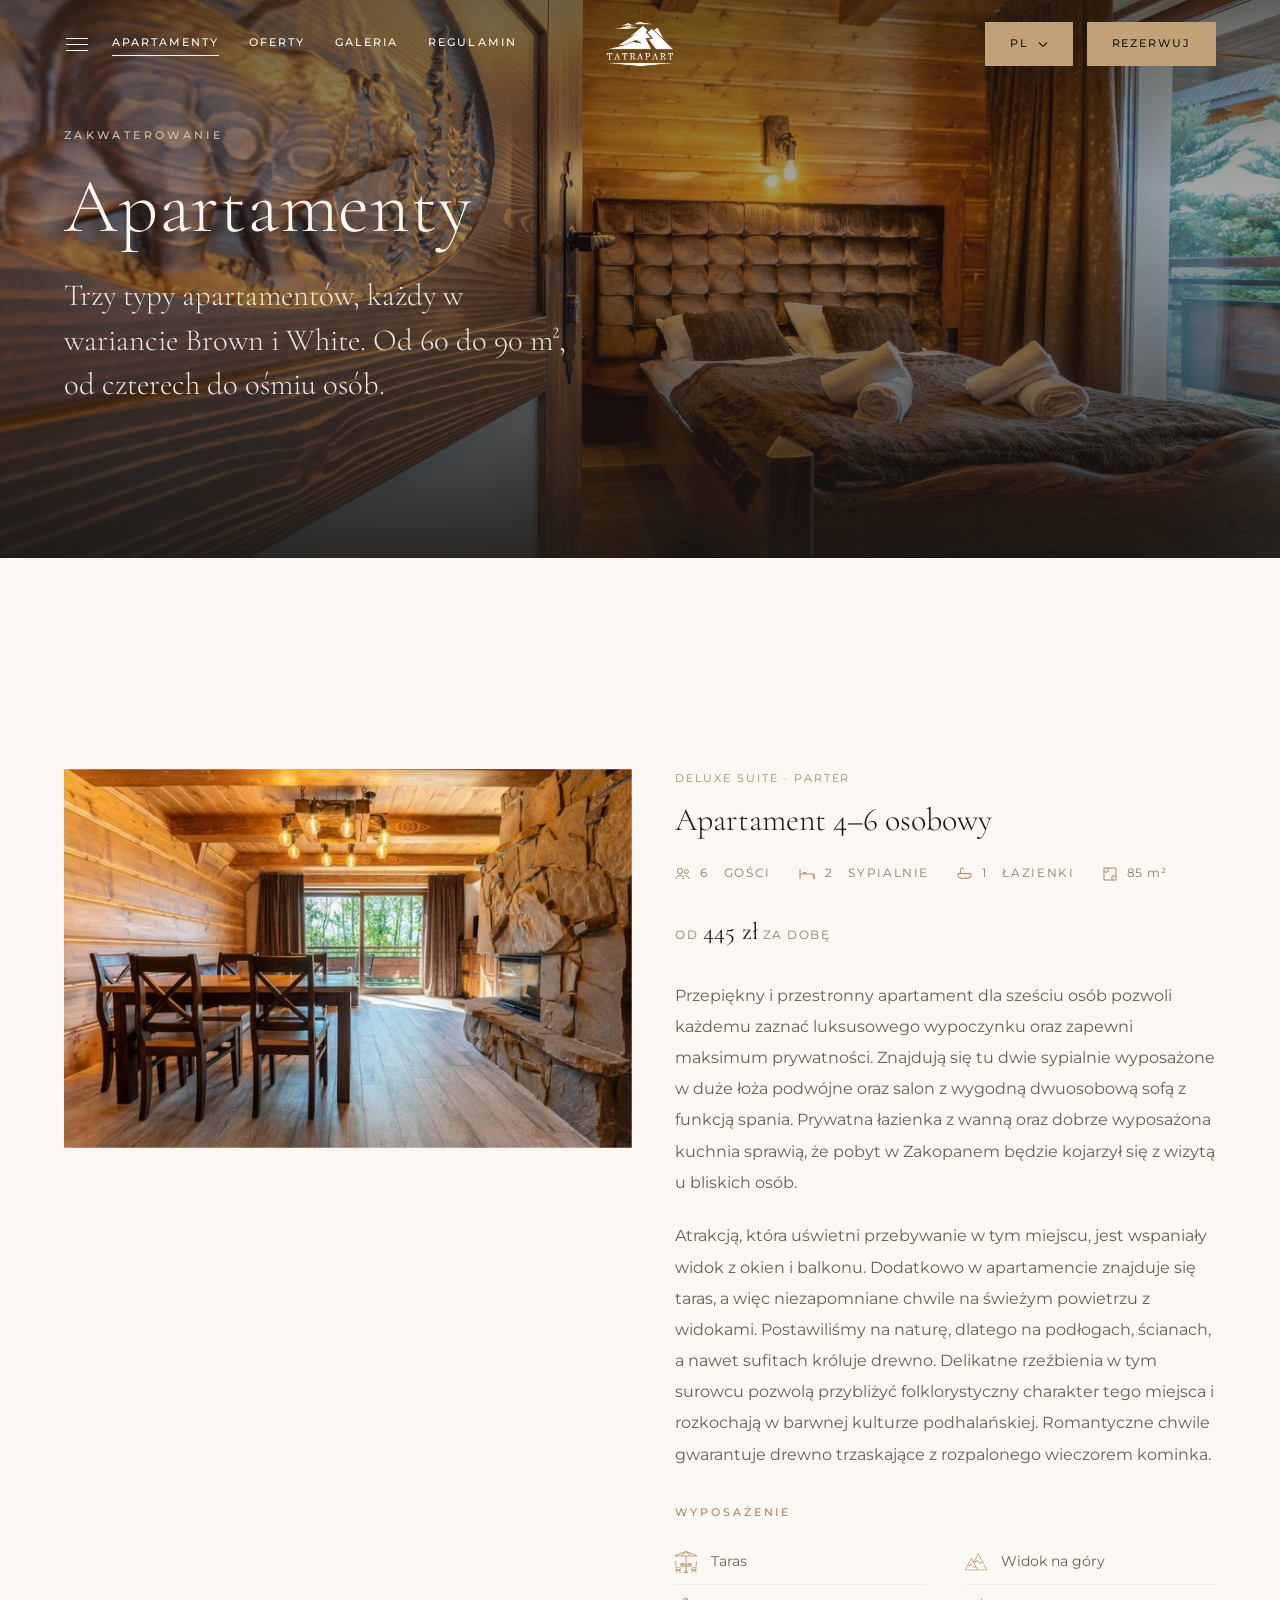
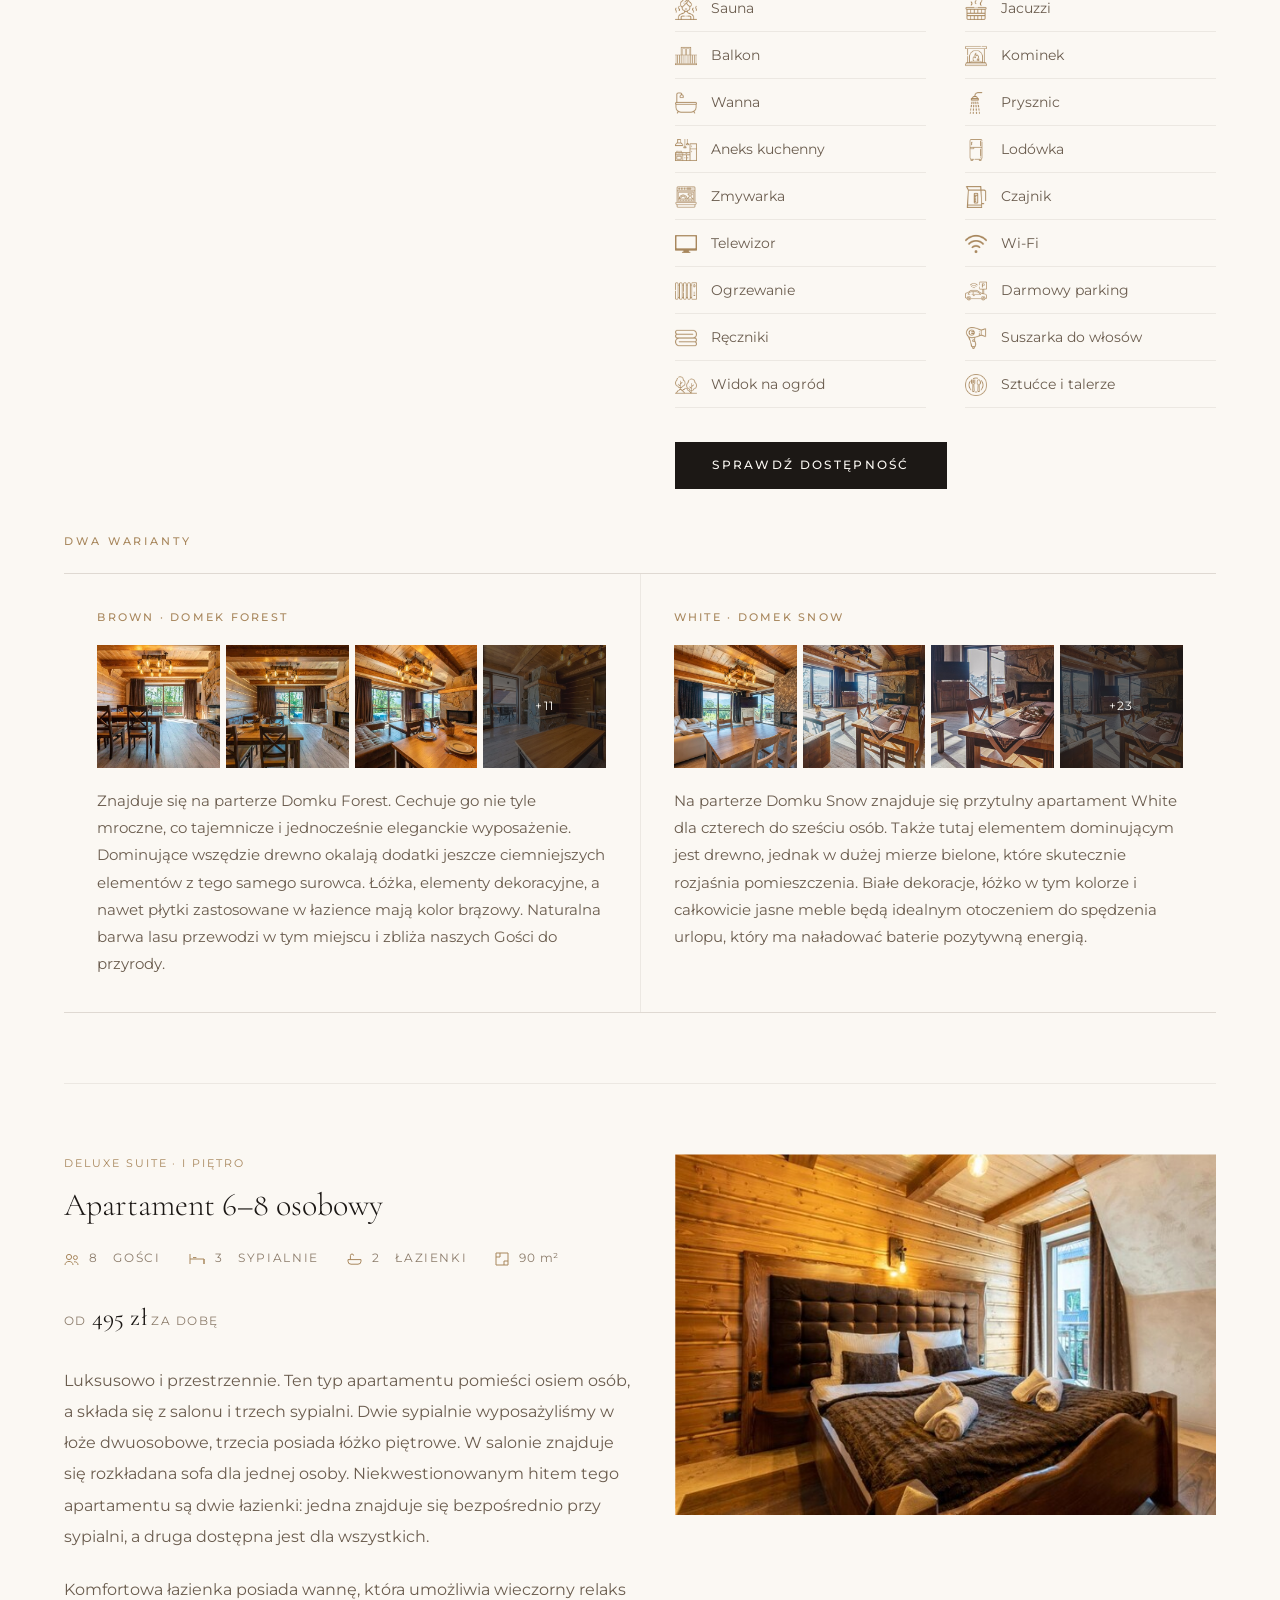
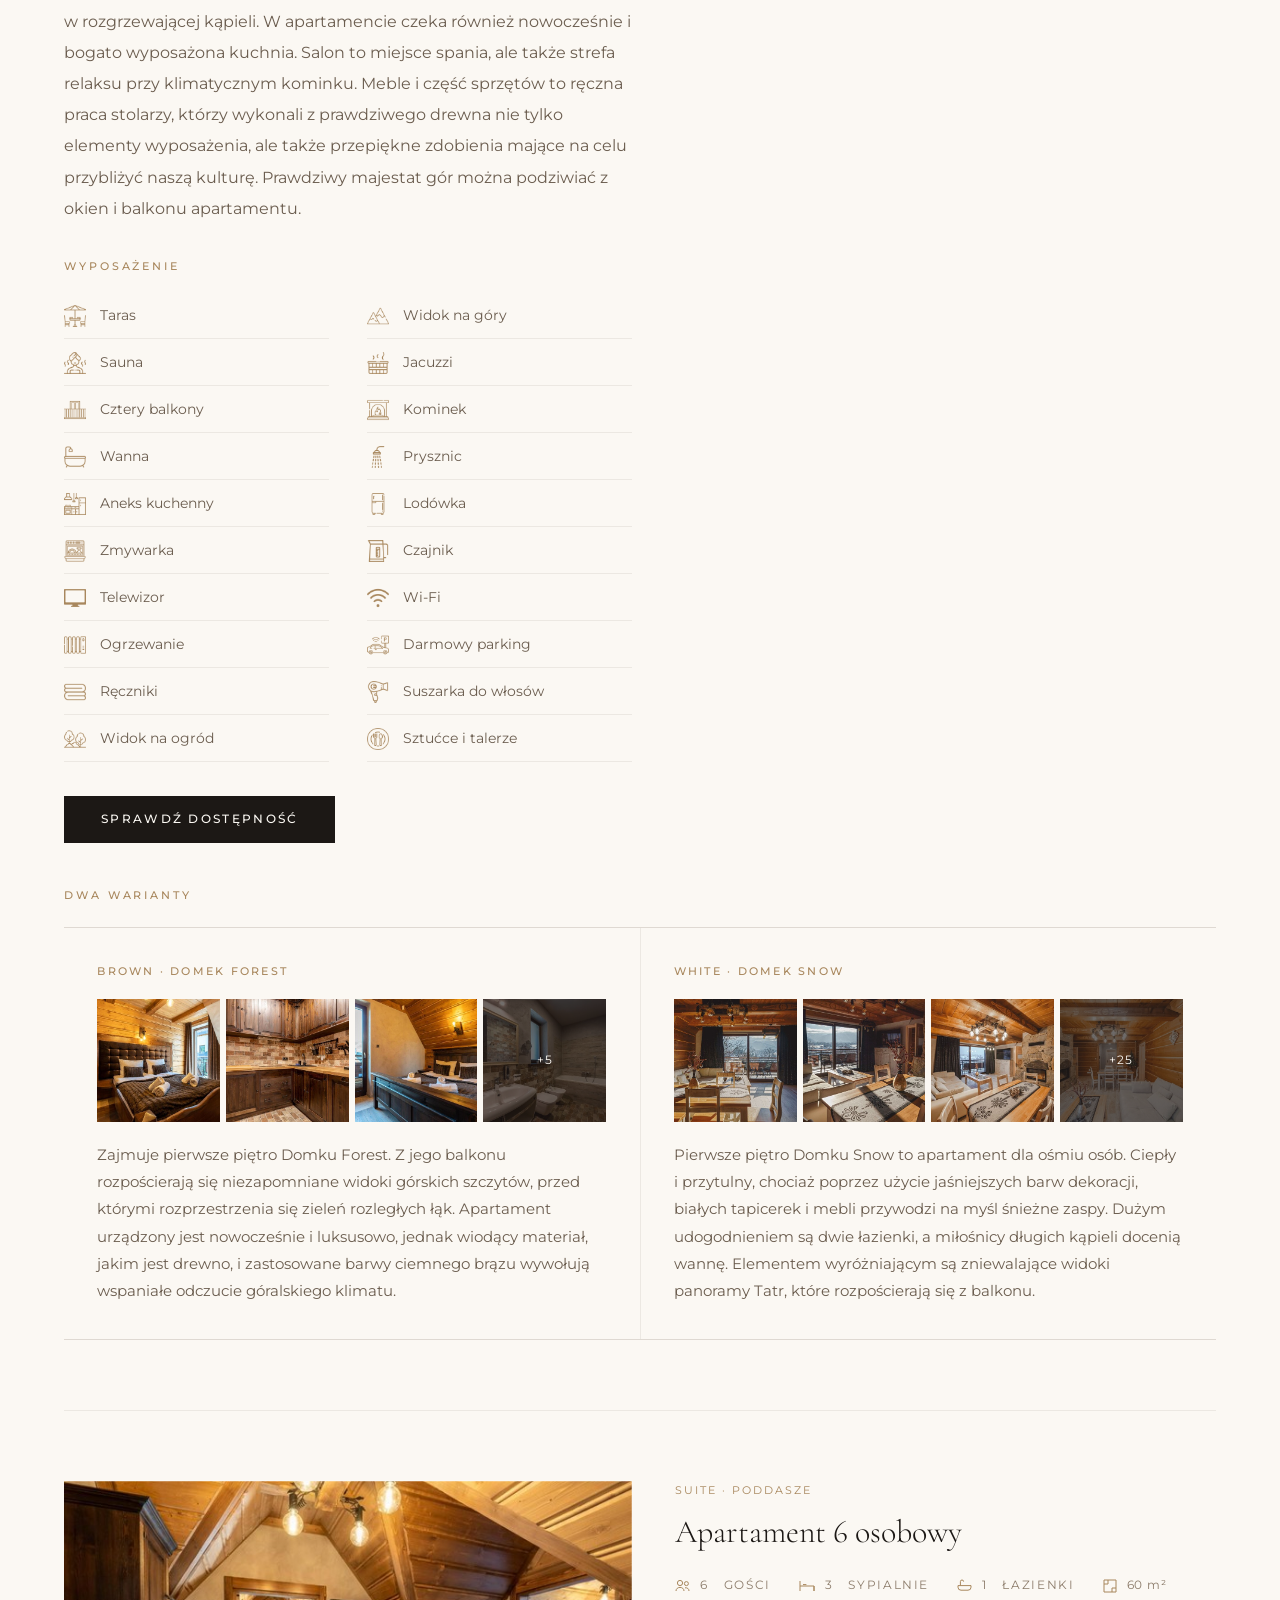
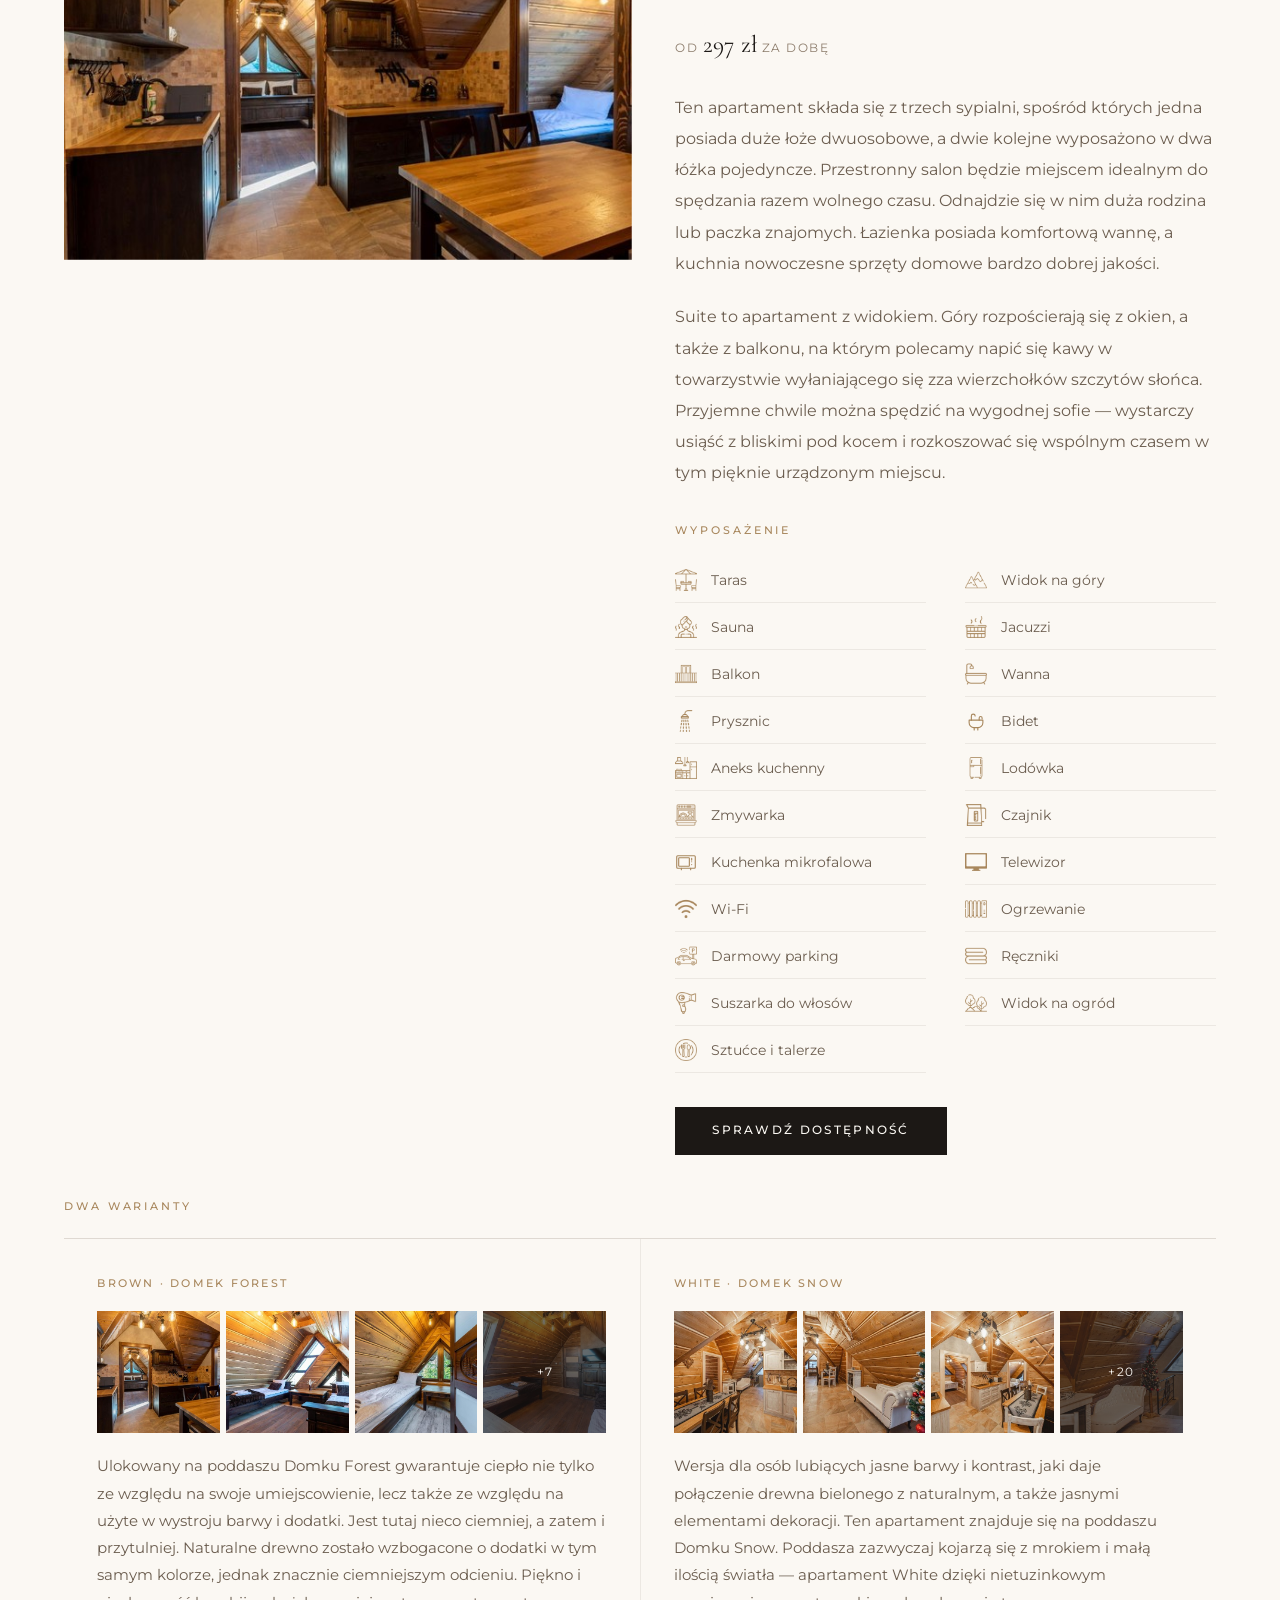
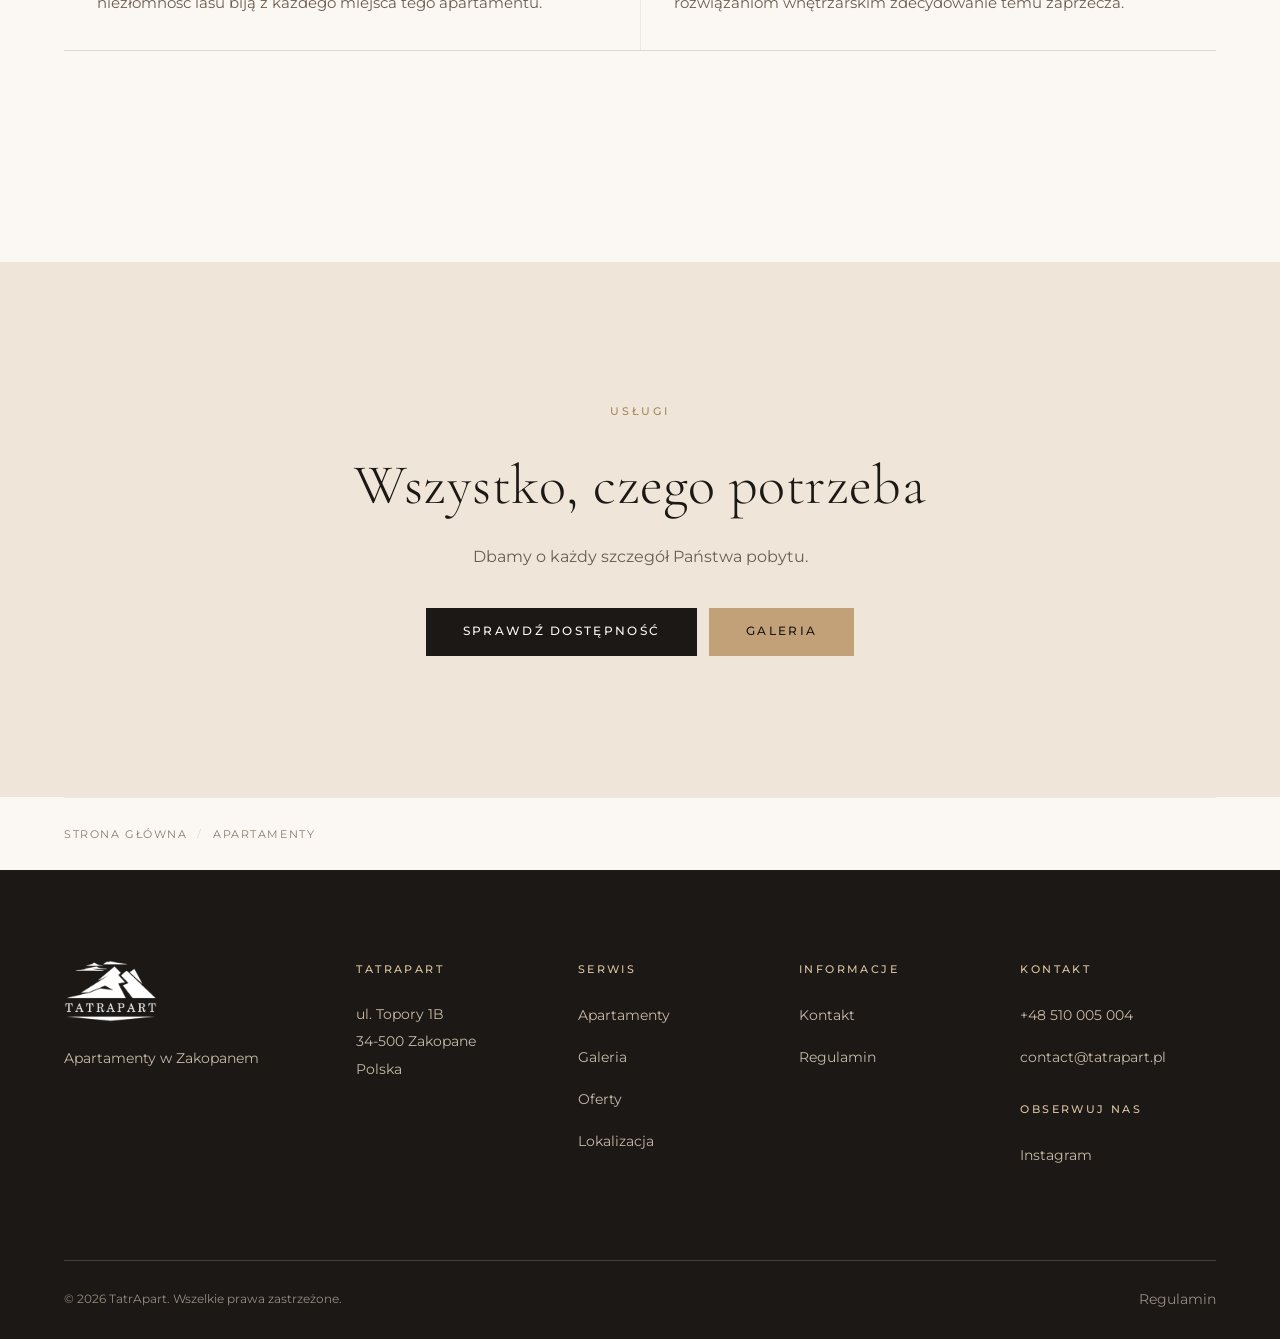
==== apartamenty.html @ 68cedac6 "Naglowek: przelacznik jezyka i przycisk Rezerwuj jako debowa para Oba przyciski maja teraz te sama w" ====
<!DOCTYPE html>
<html lang="pl">
<head>
<meta charset="utf-8">
<meta name="viewport" content="width=device-width, initial-scale=1">
<title>Apartamenty — TatrApart Zakopane</title>
<meta name="description" content="Dwa domki góralskie i sześć apartamentów w Zakopanem, przy ul. Topory 1B.">
<meta name="theme-color" content="#FBF8F3">

<meta property="og:type" content="website">
<meta property="og:site_name" content="TatrApart">
<meta property="og:title" content="Apartamenty — TatrApart Zakopane">
<meta property="og:image" content="assets/images/gallery-04.jpg">
<meta name="twitter:card" content="summary_large_image">

<link rel="icon" href="assets/images/logo-tatrapart.png">
<link rel="alternate" hreflang="pl" href="./apartamenty.html">
<link rel="alternate" hreflang="en" href="./apartamenty.html?lang=en">
<link rel="alternate" hreflang="uk" href="./apartamenty.html?lang=uk">
<link rel="alternate" hreflang="ru" href="./apartamenty.html?lang=ru">
<link rel="alternate" hreflang="x-default" href="./apartamenty.html">

<link rel="preconnect" href="https://fonts.googleapis.com">
<link rel="preconnect" href="https://fonts.gstatic.com" crossorigin>
<link href="https://fonts.googleapis.com/css2?family=Cormorant+Garamond:wght@300;400;500&family=Montserrat:wght@400;500&display=swap" rel="stylesheet">
<link rel="stylesheet" href="assets/css/style.css">
<script>document.documentElement.classList.add("js");</script>
</head>

<body data-page="apartments" data-title-key="meta.title.apartments">

<a class="skip-link" href="#main">TatrApart</a>

<!-- ====================================================== NAGŁÓWEK -->
<header class="header">
  <div class="header__inner">

    <div class="header__left">
      <button class="nav-toggle" type="button" aria-expanded="false" aria-controls="overlay-nav">
        <span class="nav-toggle__bars" aria-hidden="true">
          <span class="nav-toggle__bar"></span>
          <span class="nav-toggle__bar"></span>
          <span class="nav-toggle__bar"></span>
        </span>
        <span class="nav-toggle__label" data-i18n="header.menu">Menu</span>
      </button>

      <nav class="nav-inline" aria-label="Główna nawigacja">
        <a href="apartamenty.html" data-nav="apartments" data-i18n="nav.accommodation">Apartamenty</a>
        <a href="oferty.html" data-nav="offers" data-i18n="nav.offers">Oferty</a>
        <a href="galeria.html" data-nav="gallery" data-i18n="nav.gallery">Galeria</a>
        <a href="regulamin.html" data-nav="terms" data-i18n="nav.terms">Regulamin</a>
      </nav>
    </div>

    <a class="brand" href="index.html" aria-label="TatrApart">
      <img class="brand__img" data-logo src="assets/images/logo-tatrapart.png" alt="TatrApart">
    </a>

    <div class="header__right">
      <div class="lang">
        <button class="lang__btn" type="button" aria-expanded="false" aria-haspopup="true">
          <span class="sr-only" data-i18n="header.language">Język</span>
          <span data-lang-current>PL</span>
          <svg class="lang__chev" width="10" height="7" viewBox="0 0 10 7" fill="none" aria-hidden="true"><path d="M1 1.5 5 5.5l4-4" stroke="currentColor" stroke-width="1.1"/></svg>
        </button>
        <div class="lang__menu" role="menu"></div>
      </div>

      <a class="btn btn--sm btn--oak btn--book" data-book=""><span data-i18n="common.book">Rezerwuj</span></a>
    </div>

  </div>
</header>

<!-- ====================================================== MENU PEŁNOEKRANOWE -->
<div class="overlay-nav" id="overlay-nav" aria-hidden="true">
  <div></div>

  <div class="overlay-nav__body">
    <nav aria-label="Menu główne">
      <ul class="overlay-nav__list">
        <li><a href="apartamenty.html" data-i18n="nav.accommodation">Apartamenty</a></li>
        <li><a href="oferty.html" data-i18n="nav.offers">Oferty</a></li>
        <li><a href="galeria.html" data-i18n="nav.gallery">Galeria</a></li>
        <li><a href="kontakt.html" data-i18n="nav.contact">Kontakt</a></li>
        <li><a href="regulamin.html" data-i18n="nav.terms">Regulamin</a></li>
      </ul>
    </nav>

    <aside class="overlay-nav__aside">
      <span class="eyebrow" data-i18n="foot.contact">Kontakt</span>
      <div class="overlay-contact">
        <a data-cfg-href="phone" href="#"><span data-cfg="phone">+48 510 005 004</span></a>
        <a data-cfg-href="email" href="#"><span data-cfg="email">contact@tatrapart.pl</span></a>
        <address style="font-style:normal;margin-top:8px">
          <span data-cfg="street">ul. Topory 1B</span><br>
          <span data-cfg="city">34-500 Zakopane</span><br>
          <span data-cfg="country">Polska</span>
        </address>
      </div>
      <div style="margin-top:34px">
        <a class="btn btn--light" data-book=""><span data-i18n="common.bookStay">Rezerwuj pobyt</span></a>
      </div>
    </aside>
  </div>

  <div class="overlay-nav__foot">
    <span>&copy; <span data-cfg="year">2026</span> <span data-cfg="name">TatrApart</span></span>
    <span class="socials">
      <a data-cfg-href="instagram" href="#" target="_blank" rel="noopener">Instagram</a>
      </span>
  </div>
</div>


<main id="main">

<section class="hero hero--page">
  <div class="hero__media">
    <img src="assets/images/gallery-03.jpg" alt="" fetchpriority="high">
  </div>
  <div class="hero__scrim"></div>
  <div class="hero__content">
    <span class="hero__eyebrow" data-i18n="acc.eyebrow">Zakwaterowanie</span>
    <h1 class="hero__title" data-i18n="page.apartments.title">Apartamenty</h1>
    <p class="hero__tagline" data-i18n="page.apartments.lead"></p>
  </div>
</section>

<section class="section section--milk">
  <div class="container">
    <div data-mount="apartments-rows"></div>
  </div>
</section>

<section class="section section--cream">
  <div class="container container--narrow" style="text-align:center">
    <span class="eyebrow" data-reveal data-i18n="serv.eyebrow">Usługi</span>
    <h2 class="h2" style="margin-bottom:24px" data-reveal data-delay="80" data-i18n="serv.title">Wszystko, czego potrzeba</h2>
    <p class="lead" style="margin-bottom:36px" data-reveal data-delay="140" data-i18n="serv.lead"></p>
    <div data-reveal data-delay="200" style="display:flex;gap:12px;justify-content:center;flex-wrap:wrap">
      <a class="btn" data-book=""><span data-i18n="common.checkAvail">Sprawdź dostępność</span></a>
      <a class="btn btn--oak" href="galeria.html"><span data-i18n="nav.gallery">Galeria</span></a>
    </div>
  </div>
</section>

<div class="container">
  <nav class="breadcrumbs" aria-label="Ścieżka nawigacji">
    <ol>
      <li><a href="index.html" data-i18n="nav.home">Strona główna</a></li>
      <li class="sep">/</li>
      <li data-i18n="nav.accommodation">Apartamenty</li>
    </ol>
  </nav>
</div>

</main>

<!-- ====================================================== STOPKA -->
<footer class="footer">
  <div class="container">
    <div class="footer__grid">

      <div class="footer__brand">
        <img class="brand__img" data-logo src="assets/images/logo-tatrapart.png" alt="TatrApart">
        <p style="font-size:.9rem" data-i18n="foot.tagline">Apartamenty w Zakopanem</p>
      </div>

      <div>
        <h5 data-cfg="name">TatrApart</h5>
        <address>
          <span data-cfg="street">ul. Topory 1B</span><br>
          <span data-cfg="city">34-500 Zakopane</span><br>
          <span data-cfg="country">Polska</span>
        </address>
      </div>

      <div>
        <h5 data-i18n="foot.explore">Serwis</h5>
        <ul>
          <li><a href="apartamenty.html" data-i18n="nav.accommodation">Apartamenty</a></li>
          <li><a href="galeria.html" data-i18n="nav.gallery">Galeria</a></li>
          <li><a href="oferty.html" data-i18n="nav.offers">Oferty</a></li>
          <li><a href="index.html#lokalizacja" data-i18n="nav.location">Lokalizacja</a></li>
        </ul>
      </div>

      <div>
        <h5 data-i18n="foot.info">Informacje</h5>
        <ul>
          <li><a href="kontakt.html" data-i18n="nav.contact">Kontakt</a></li>
          <li><a href="regulamin.html" data-i18n="foot.terms">Regulamin</a></li>
          <li><a data-cfg-href="privacy" href="#" data-i18n="foot.privacy">Polityka prywatności</a></li>
          </ul>
      </div>

      <div>
        <h5 data-i18n="foot.contact">Kontakt</h5>
        <ul>
          <li><a data-cfg-href="phone" href="#"><span data-cfg="phone">+48 510 005 004</span></a></li>
          <li><a data-cfg-href="reservations" href="#"><span data-cfg="reservations">contact@tatrapart.pl</span></a></li>
        </ul>
        <h5 style="margin-top:28px" data-i18n="foot.follow">Obserwuj nas</h5>
        <ul>
          <li><a data-cfg-href="instagram" href="#" target="_blank" rel="noopener">Instagram</a></li>
          <li><a data-cfg-href="facebook" href="#" target="_blank" rel="noopener">Facebook</a></li>
        </ul>
      </div>

    </div>
  </div>

  <div class="container">
    <div class="footer__legal">
      <span>&copy; <span data-cfg="year">2026</span> <span data-cfg="name">TatrApart</span>. <span data-i18n="foot.rights">Wszelkie prawa zastrzeżone.</span></span>
      <ul>
        <li><a data-cfg-href="privacy" href="#" data-i18n="foot.privacy">Polityka prywatności</a></li>
        <li><a href="regulamin.html" data-i18n="foot.terms">Regulamin</a></li>
      </ul>
    </div>
  </div>
</footer>

<!-- ====================================================== PASEK MOBILNY -->
<div class="book-bar">
  <span class="book-bar__label">
    <b data-cfg="name">TatrApart</b>
    <span data-i18n="foot.tagline">Apartamenty w Zakopanem</span>
  </span>
  <a class="btn btn--light btn--sm" data-book=""><span data-i18n="common.book">Rezerwuj</span></a>
</div>

<script src="assets/js/site-config.js"></script>
<script src="assets/js/i18n.js"></script>
<script src="assets/js/main.js"></script>
</body>
</html>
---- assets/css/style.css ----
/* ============================================================================
   TATRAPART — Arkusz stylow
   Paleta: Milk & Oak  |  Typografia: Cormorant Garamond + Montserrat
   ========================================================================== */

/* ---------------------------------------------------------------- 1. TOKENY */
:root {
  /* Milk */
  --milk:        #FBF8F3;
  --milk-2:      #F5EFE6;
  --cream:       #EFE6D9;
  --cream-deep:  #E4D7C5;

  /* Oak */
  --oak:         #C2A178;
  --oak-light:   #D9C3A3;
  --oak-dark:    #A8875D;

  /* Espresso / Charcoal */
  --espresso:    #3E2F24;
  --charcoal:    #2A2522;
  --ink:         #1C1815;

  /* Tekst */
  --text:        #3E362E;
  --text-soft:   #6B5D4F;
  --muted:       #8C7C6B;
  --on-dark:     #F3EDE4;
  --on-dark-soft:#C6B9A8;

  /* Linie i cienie */
  --line:        rgba(62, 47, 36, .14);
  --line-soft:   rgba(62, 47, 36, .08);
  --line-dark:   rgba(243, 237, 228, .18);
  --shadow-sm:   0 2px 14px rgba(42, 37, 34, .06);
  --shadow-md:   0 18px 48px rgba(42, 37, 34, .12);
  --shadow-lg:   0 30px 90px rgba(42, 37, 34, .20);

  /* Typografia */
  --font-display: 'Cormorant Garamond', 'Times New Roman', Times, serif;
  --font-body:    'Montserrat', Arial, Helvetica, ui-sans-serif, system-ui, sans-serif;

  /* Rytm */
  --header-h:    88px;
  --gutter:      clamp(20px, 5vw, 80px);
  --maxw:        1480px;
  --section-y:   clamp(72px, 11vw, 168px);

  /* Ruch */
  --ease:        cubic-bezier(.22, .61, .36, 1);
  --ease-soft:   cubic-bezier(.33, 1, .68, 1);
  --dur:         .6s;
}

/* -------------------------------------------------------------- 2. RESET */
*, *::before, *::after { box-sizing: border-box; }

html {
  -webkit-text-size-adjust: 100%;
  scroll-behavior: smooth;
  scroll-padding-top: var(--header-h);
}

body {
  margin: 0;
  background: var(--milk);
  color: var(--text);
  font-family: var(--font-body);
  font-size: 16px;
  font-weight: 400;
  line-height: 1.8;
  -webkit-font-smoothing: antialiased;
  -moz-osx-font-smoothing: grayscale;
  overflow-x: hidden;
}

body.is-locked { overflow: hidden; }

img, picture, video { max-width: 100%; display: block; }
button { font: inherit; color: inherit; background: none; border: 0; cursor: pointer; }
a { color: inherit; text-decoration: none; }
ul, ol { margin: 0; padding: 0; list-style: none; }
h1, h2, h3, h4, h5 { margin: 0; font-weight: 300; }
p { margin: 0; }
input, textarea, select { font: inherit; color: inherit; }

:focus-visible {
  outline: 2px solid var(--oak-dark);
  outline-offset: 3px;
  border-radius: 2px;
}

::selection { background: var(--oak-light); color: var(--ink); }

.skip-link {
  position: absolute; left: -9999px; top: 0; z-index: 999;
  background: var(--ink); color: var(--milk);
  padding: 14px 22px; font-size: .78rem; letter-spacing: .16em; text-transform: uppercase;
}
.skip-link:focus { left: 12px; top: 12px; }

.sr-only {
  position: absolute; width: 1px; height: 1px; padding: 0; margin: -1px;
  overflow: hidden; clip: rect(0 0 0 0); white-space: nowrap; border: 0;
}

/* --------------------------------------------------- 3. UKLAD / POJEMNIKI */
.container {
  width: 100%;
  max-width: var(--maxw);
  margin-inline: auto;
  padding-inline: var(--gutter);
}

.container--narrow { max-width: 980px; }

.section { padding-block: var(--section-y); position: relative; }
.section--tight { padding-block: clamp(56px, 7vw, 104px); }
.section--flush-top { padding-top: 0; }

.section--milk   { background: var(--milk); }
.section--milk2  { background: var(--milk-2); }
.section--cream  { background: var(--cream); }
.section--dark   { background: var(--ink); color: var(--on-dark); }
.section--dark .eyebrow { color: var(--oak-light); }
.section--dark .rule { background: var(--line-dark); }
.section--dark .lead, .section--dark p { color: var(--on-dark-soft); }

.rule { height: 1px; background: var(--line); border: 0; margin: 0; }

/* ---------------------------------------------------------- 4. TYPOGRAFIA */
.eyebrow {
  font-family: var(--font-body);
  font-size: .70rem;
  font-weight: 500;
  letter-spacing: .26em;
  text-transform: uppercase;
  color: var(--oak-dark);
  line-height: 1.6;
  margin: 0 0 clamp(20px, 2.6vw, 34px);
  display: block;
}

.display {
  font-family: var(--font-display);
  font-weight: 300;
  line-height: 1.04;
  letter-spacing: .005em;
  font-size: clamp(2.9rem, 7.4vw, 6.6rem);
  color: var(--ink);
}

.h2 {
  font-family: var(--font-display);
  font-weight: 300;
  line-height: 1.12;
  letter-spacing: .008em;
  font-size: clamp(2.1rem, 4.4vw, 3.9rem);
  color: var(--ink);
}

.h3 {
  font-family: var(--font-display);
  font-weight: 300;
  line-height: 1.2;
  font-size: clamp(1.55rem, 2.5vw, 2.3rem);
  color: var(--ink);
}

.h4 {
  font-family: var(--font-display);
  font-weight: 400;
  line-height: 1.3;
  font-size: clamp(1.2rem, 1.7vw, 1.5rem);
  color: var(--ink);
}

.section--dark .display,
.section--dark .h2,
.section--dark .h3,
.section--dark .h4 { color: var(--on-dark); }

.lead {
  font-size: clamp(1rem, 1.15vw, 1.08rem);
  line-height: 1.95;
  color: var(--text-soft);
  font-weight: 400;
}

.body-text { color: var(--text-soft); line-height: 1.95; }
.body-text + .body-text { margin-top: 1.4em; }

.measure    { max-width: 62ch; }
.measure-sm { max-width: 48ch; }

/* ------------------------------------------------------------- 5. PRZYCISKI */
.btn {
  --btn-fg: var(--milk);
  --btn-bg: var(--ink);
  display: inline-flex;
  align-items: center;
  justify-content: center;
  gap: 12px;
  padding: 17px 36px;
  font-size: .72rem;
  font-weight: 500;
  letter-spacing: .20em;
  text-transform: uppercase;
  line-height: 1;
  color: var(--btn-fg);
  background: var(--btn-bg);
  border: 1px solid var(--btn-bg);
  border-radius: 0;
  position: relative;
  overflow: hidden;
  transition: color .45s var(--ease), background-color .45s var(--ease), border-color .45s var(--ease);
  white-space: nowrap;
}

.btn::after {
  content: '';
  position: absolute; inset: 0;
  background: var(--oak);
  transform: scaleY(0);
  transform-origin: bottom;
  transition: transform .45s var(--ease);
  z-index: 0;
}
.btn > * { position: relative; z-index: 1; }
.btn:hover::after, .btn:focus-visible::after { transform: scaleY(1); }
.btn:hover, .btn:focus-visible { color: var(--ink); border-color: var(--oak); }

.btn--light { --btn-fg: var(--ink); --btn-bg: var(--milk); border-color: var(--milk); }

/* Przycisk drugoplanowy: pelny dab z ciemnym napisem. Czyta sie wyraznie
   zarowno na jasnym tle sekcji, jak i na zdjeciu. */
.btn--oak { --btn-fg: var(--ink); --btn-bg: var(--oak); border-color: var(--oak); }
.btn--oak::after { background: var(--ink); }
.btn--oak:hover, .btn--oak:focus-visible { color: var(--milk); border-color: var(--ink); }

.btn--outline-light {
  --btn-fg: var(--on-dark);
  --btn-bg: transparent;
  border-color: rgba(243, 237, 228, .45);
}
.btn--outline-light:hover { color: var(--ink); }

.btn--sm { padding: 13px 26px; font-size: .67rem; letter-spacing: .18em; }

/* Link ze strzalka — sygnatura Ultimy */
.link-arrow {
  display: inline-flex;
  align-items: center;
  gap: 14px;
  font-size: .72rem;
  font-weight: 500;
  letter-spacing: .20em;
  text-transform: uppercase;
  color: var(--ink);
  padding-bottom: 6px;
  position: relative;
}
.link-arrow::before {
  content: '';
  position: absolute; left: 0; bottom: 0; height: 1px; width: 100%;
  background: var(--line);
}
.link-arrow::after {
  content: '';
  position: absolute; left: 0; bottom: 0; height: 1px; width: 100%;
  background: var(--oak-dark);
  transform: scaleX(0); transform-origin: right;
  transition: transform .5s var(--ease);
}
.link-arrow:hover::after, .link-arrow:focus-visible::after { transform: scaleX(1); transform-origin: left; }
.link-arrow .arrow { transition: transform .4s var(--ease); }
.link-arrow:hover .arrow { transform: translateX(6px); }

.section--dark .link-arrow { color: var(--on-dark); }
.section--dark .link-arrow::before { background: var(--line-dark); }
.section--dark .link-arrow::after { background: var(--oak-light); }

/* -------------------------------------------------------------- 6. NAGLOWEK */
.header {
  position: fixed;
  inset: 0 0 auto 0;
  z-index: 120;
  height: var(--header-h);
  display: flex;
  align-items: center;
  transition: background-color .5s var(--ease), box-shadow .5s var(--ease), height .5s var(--ease);
}

.header__inner {
  width: 100%;
  max-width: var(--maxw);
  margin-inline: auto;
  padding-inline: var(--gutter);
  display: grid;
  grid-template-columns: 1fr auto 1fr;
  align-items: center;
  gap: 20px;
}

.header__left  { display: flex; align-items: center; gap: 22px; }
.header__right { display: flex; align-items: center; justify-content: flex-end; gap: 14px; }

.brand { display: inline-flex; align-items: center; justify-self: center; }
.brand__img {
  height: 46px; width: auto;
  transition: height .5s var(--ease), filter .5s var(--ease);
}

/* Na przezroczystym hero logo i teksty sa jasne */
.header--transparent { background: transparent; }
.header--transparent .brand__img { filter: brightness(0) invert(1); }
.header--transparent .nav-toggle,
.header--transparent .nav-toggle__label { color: var(--milk); }
.header--transparent .nav-toggle__bar { background: var(--milk); }

.header--solid {
  background: rgba(251, 248, 243, .94);
  backdrop-filter: blur(14px);
  -webkit-backdrop-filter: blur(14px);
  box-shadow: 0 1px 0 var(--line-soft);
  height: 74px;
}
.header--solid .brand__img { height: 40px; }

.header--hidden { transform: translateY(-100%); }
.header { transition: transform .5s var(--ease), background-color .5s var(--ease), height .5s var(--ease); }

/* Przycisk menu */
.nav-toggle {
  display: inline-flex;
  align-items: center;
  gap: 12px;
  font-size: .70rem;
  font-weight: 500;
  letter-spacing: .22em;
  text-transform: uppercase;
  color: var(--ink);
  padding: 10px 2px;
}
.nav-toggle__bars {
  display: inline-flex; flex-direction: column; gap: 5px; width: 22px;
}
.nav-toggle__bar {
  display: block; height: 1px; width: 100%; background: var(--ink);
  transition: transform .4s var(--ease), opacity .3s var(--ease), width .4s var(--ease);
}
.nav-toggle[aria-expanded="true"] .nav-toggle__bar:nth-child(1) { transform: translateY(6px) rotate(45deg); }
.nav-toggle[aria-expanded="true"] .nav-toggle__bar:nth-child(2) { opacity: 0; }
.nav-toggle[aria-expanded="true"] .nav-toggle__bar:nth-child(3) { transform: translateY(-6px) rotate(-45deg); }

/* Nawigacja pozioma (desktop) */
.nav-inline { display: none; gap: 30px; align-items: center; }
.nav-inline a {
  font-size: .70rem; font-weight: 500; letter-spacing: .18em; text-transform: uppercase;
  position: relative; padding-bottom: 4px; color: inherit;
}
.nav-inline a::after {
  content: ''; position: absolute; left: 0; bottom: 0; height: 1px; width: 100%;
  background: currentColor; transform: scaleX(0); transform-origin: right;
  transition: transform .45s var(--ease);
}
.nav-inline a:hover::after,
.nav-inline a[aria-current="page"]::after { transform: scaleX(1); transform-origin: left; }
.header--transparent .nav-inline a { color: var(--milk); }

@media (min-width: 1140px) {
  .nav-inline { display: flex; }
  .nav-toggle__label { display: none; }
}

/* Przelacznik jezyka */
.lang { position: relative; }

/* Przelacznik jezyka i przycisk „Rezerwuj" stoja obok siebie, wiec maja
   miec ten sam rozmiar i ten sam debowy kolor co pozostale przyciski
   drugoplanowe na stronie. Wysokosc ustawiona wprost, bo inaczej rozna
   wielkosc liter dawala dwa rozne prostokaty. */
.header__right .lang__btn,
.header__right .btn { height: 44px; padding: 0 24px; }
/* Na telefonie ta sama para, tylko cieniej — zeby zmiescila sie obok logo. */
@media (max-width: 560px) {
  .header__right { gap: 10px; }
  .header__right .lang__btn,
  .header__right .btn { height: 40px; padding: 0 15px; letter-spacing: .12em; }
}

.lang__btn {
  display: inline-flex; align-items: center; justify-content: center; gap: 9px;
  background: var(--oak);
  border: 1px solid var(--oak);
  font-size: .68rem; font-weight: 500; letter-spacing: .18em; text-transform: uppercase;
  color: var(--ink);
  transition: border-color .4s var(--ease), color .4s var(--ease), background-color .4s var(--ease);
}
.lang__btn:hover,
.lang__btn:focus-visible,
.lang__btn[aria-expanded="true"] {
  background: var(--ink); border-color: var(--ink); color: var(--milk);
}
.lang__chev { transition: transform .35s var(--ease); }
.lang__btn[aria-expanded="true"] .lang__chev { transform: rotate(180deg); }

.lang__menu {
  position: absolute; top: calc(100% + 10px); right: 0;
  min-width: 190px;
  background: var(--milk);
  border: 1px solid var(--line);
  box-shadow: var(--shadow-md);
  padding: 8px;
  opacity: 0; visibility: hidden; transform: translateY(-8px);
  transition: opacity .35s var(--ease), transform .35s var(--ease), visibility .35s;
  z-index: 10;
}
.lang__menu.is-open { opacity: 1; visibility: visible; transform: translateY(0); }
.lang__item {
  display: flex; align-items: center; justify-content: space-between; gap: 16px;
  width: 100%; padding: 12px 14px;
  font-size: .78rem; color: var(--text);
  transition: background-color .3s var(--ease), color .3s var(--ease);
}
.lang__item:hover { background: var(--milk-2); color: var(--ink); }
.lang__item[aria-current="true"] { color: var(--oak-dark); }
.lang__item .code {
  font-size: .65rem; letter-spacing: .16em; color: var(--muted);
}

/* Pelnoekranowe menu */
.overlay-nav {
  position: fixed; inset: 0; z-index: 115;
  background: var(--ink);
  color: var(--on-dark);
  display: grid;
  grid-template-rows: var(--header-h) 1fr auto;
  opacity: 0; visibility: hidden;
  clip-path: inset(0 0 100% 0);
  transition: opacity .6s var(--ease), visibility .6s, clip-path .75s var(--ease);
}
.overlay-nav.is-open { opacity: 1; visibility: visible; clip-path: inset(0 0 0 0); }

.overlay-nav__body {
  display: grid;
  grid-template-columns: 1fr;
  gap: clamp(30px, 5vw, 70px);
  align-content: center;
  padding-inline: var(--gutter);
  max-width: var(--maxw);
  margin-inline: auto;
  width: 100%;
  overflow-y: auto;
}

@media (min-width: 900px) {
  .overlay-nav__body { grid-template-columns: 1.25fr 1fr; align-items: center; }
}

.overlay-nav__list { display: flex; flex-direction: column; gap: clamp(4px, 1vw, 12px); }
.overlay-nav__list a {
  font-family: var(--font-display);
  font-weight: 300;
  font-size: clamp(2rem, 5.2vw, 4rem);
  line-height: 1.22;
  color: var(--on-dark);
  display: inline-block;
  position: relative;
  opacity: 0; transform: translateY(28px);
  transition: color .4s var(--ease);
}
.overlay-nav.is-open .overlay-nav__list a {
  animation: navIn .8s var(--ease) forwards;
}
.overlay-nav__list li:nth-child(1) a { animation-delay: .18s; }
.overlay-nav__list li:nth-child(2) a { animation-delay: .25s; }
.overlay-nav__list li:nth-child(3) a { animation-delay: .32s; }
.overlay-nav__list li:nth-child(4) a { animation-delay: .39s; }
.overlay-nav__list li:nth-child(5) a { animation-delay: .46s; }
.overlay-nav__list a:hover { color: var(--oak-light); }

@keyframes navIn { to { opacity: 1; transform: translateY(0); } }

.overlay-nav__aside { border-left: 1px solid var(--line-dark); padding-left: clamp(24px, 3vw, 54px); }
@media (max-width: 899px) { .overlay-nav__aside { border-left: 0; padding-left: 0; border-top: 1px solid var(--line-dark); padding-top: 32px; } }

.overlay-nav__aside .eyebrow { color: var(--oak-light); }
.overlay-nav__aside a { color: var(--on-dark-soft); transition: color .3s var(--ease); }
.overlay-nav__aside a:hover { color: var(--on-dark); }
.overlay-contact { display: flex; flex-direction: column; gap: 10px; font-size: .92rem; }

.overlay-nav__foot {
  padding: 26px var(--gutter);
  border-top: 1px solid var(--line-dark);
  display: flex; flex-wrap: wrap; gap: 20px; justify-content: space-between; align-items: center;
  font-size: .70rem; letter-spacing: .16em; text-transform: uppercase; color: var(--on-dark-soft);
  max-width: var(--maxw); margin-inline: auto; width: 100%;
}
.overlay-nav__foot .socials { display: flex; gap: 22px; }

/* --------------------------------------------------------------- 7. HERO */
.hero {
  position: relative;
  min-height: 100vh;
  min-height: 100svh;
  display: flex;
  align-items: flex-end;
  overflow: hidden;
  background: var(--ink);
}

.hero__media { position: absolute; inset: 0; }
.hero__media img {
  width: 100%; height: 100%; object-fit: cover;
  transform: scale(1.08);
  animation: kenburns 22s var(--ease-soft) forwards;
}
@keyframes kenburns { to { transform: scale(1); } }

/* Przyciemnienie zdjecia pod napisami. Dwie warstwy: rowna zasnowa na calosc
   plus mocniejszy gradient przy dole, gdzie stoi tytul i przyciski. */
.hero__scrim {
  position: absolute; inset: 0;
  background:
    linear-gradient(to bottom, rgba(28,24,21,.58) 0%, rgba(28,24,21,.26) 34%, rgba(28,24,21,.46) 62%, rgba(28,24,21,.88) 100%),
    rgba(28, 24, 21, .16);
}

.hero__content {
  position: relative;
  width: 100%;
  max-width: var(--maxw);
  margin-inline: auto;
  padding: 0 var(--gutter) clamp(56px, 8vw, 104px);
  color: var(--milk);
}

.hero__eyebrow {
  font-size: .70rem; font-weight: 500; letter-spacing: .30em; text-transform: uppercase;
  color: var(--oak-light);
  margin-bottom: clamp(16px, 2vw, 24px);
  display: block;
}

.hero__title {
  font-family: var(--font-display);
  font-weight: 300;
  font-size: clamp(3rem, 9vw, 8rem);
  line-height: .98;
  letter-spacing: .01em;
  color: var(--milk);
  margin-bottom: clamp(18px, 2.4vw, 30px);
}

.hero__tagline {
  font-family: var(--font-display);
  font-size: clamp(1.25rem, 2.4vw, 2rem);
  font-weight: 300;
  line-height: 1.45;
  color: rgba(251, 248, 243, .90);
  max-width: 34ch;
  margin-bottom: clamp(30px, 4vw, 48px);
}

.hero__actions { display: flex; flex-wrap: wrap; gap: 14px; align-items: center; }

.hero__scroll {
  position: absolute;
  right: var(--gutter);
  bottom: clamp(56px, 8vw, 104px);
  display: none;
  align-items: center; gap: 14px;
  font-size: .64rem; letter-spacing: .24em; text-transform: uppercase;
  color: rgba(251, 248, 243, .75);
}
.hero__scroll .line {
  display: block; width: 1px; height: 64px; background: rgba(251,248,243,.35); position: relative; overflow: hidden;
}
.hero__scroll .line::after {
  content: ''; position: absolute; inset: 0; background: var(--oak-light);
  animation: scrollLine 2.4s var(--ease-soft) infinite;
}
@keyframes scrollLine {
  0%   { transform: translateY(-100%); }
  60%  { transform: translateY(100%); }
  100% { transform: translateY(100%); }
}
@media (min-width: 900px) { .hero__scroll { display: flex; flex-direction: column; } }

/* Hero mniejsze (podstrony) */
.hero--page { min-height: 62vh; min-height: 62svh; }
.hero--page .hero__title { font-size: clamp(2.6rem, 6vw, 5rem); }

/* ------------------------------------------------ 8. SEKCJA WPROWADZAJACA */
.intro__grid {
  display: grid;
  grid-template-columns: 1fr;
  gap: clamp(28px, 4vw, 72px);
}
@media (min-width: 900px) {
  .intro__grid { grid-template-columns: 1.05fr 1fr; align-items: start; }
}

/* --------------------------------------------- 9. BLOK TEKST + KARUZELA */
.feature__head {
  display: grid;
  grid-template-columns: 1fr;
  gap: clamp(24px, 3vw, 56px);
  align-items: end;
  margin-bottom: clamp(36px, 4.5vw, 72px);
}
@media (min-width: 900px) {
  .feature__head { grid-template-columns: 1fr 1fr; }
}
.feature__head .h2 { margin-bottom: 22px; }

/* Karuzela */
.carousel { position: relative; }

.carousel__viewport {
  overflow: hidden;
  cursor: grab;
  margin-inline: calc(var(--gutter) * -1);
  padding-inline: var(--gutter);
}
.carousel__viewport.is-dragging { cursor: grabbing; }

.carousel__track {
  display: flex;
  gap: clamp(14px, 1.6vw, 26px);
  transition: transform .75s var(--ease);
  will-change: transform;
}
.carousel__track.no-anim { transition: none; }

.carousel__slide { flex: 0 0 auto; width: 100%; }
@media (min-width: 700px)  { .carousel__slide { width: calc((100% - 26px) / 2); } }
@media (min-width: 1100px) { .carousel__slide { width: calc((100% - 52px) / 3); } }

.carousel__slide--wide { width: 100%; }
@media (min-width: 900px) { .carousel__slide--wide { width: calc((100% - 26px) / 2); } }

.carousel__nav {
  display: flex; gap: 10px; align-items: center;
  margin-top: clamp(26px, 3vw, 42px);
}

.c-btn {
  width: 54px; height: 54px;
  border: 1px solid var(--line);
  display: inline-flex; align-items: center; justify-content: center;
  color: var(--ink);
  transition: background-color .4s var(--ease), color .4s var(--ease), border-color .4s var(--ease), opacity .3s;
}
.c-btn:hover:not(:disabled) { background: var(--ink); color: var(--milk); border-color: var(--ink); }
.c-btn:disabled { opacity: .28; cursor: not-allowed; }

.section--dark .c-btn { border-color: var(--line-dark); color: var(--on-dark); }
.section--dark .c-btn:hover:not(:disabled) { background: var(--milk); color: var(--ink); border-color: var(--milk); }

.carousel__progress {
  flex: 1; height: 1px; background: var(--line); margin-left: 18px; position: relative; overflow: hidden;
}
.carousel__progress span {
  position: absolute; inset: 0 auto 0 0; background: var(--oak-dark);
  transition: transform .6s var(--ease), width .6s var(--ease);
}
.section--dark .carousel__progress { background: var(--line-dark); }
.section--dark .carousel__progress span { background: var(--oak-light); }

.carousel__count {
  font-size: .70rem; letter-spacing: .18em; color: var(--muted); margin-left: 18px;
  font-variant-numeric: tabular-nums;
}

/* --------------------------------------------------------- 10. KARTY ZDJEC */
.media-card { position: relative; display: block; }

.media-card__frame {
  display: block;
  position: relative;
  overflow: hidden;
  background: var(--cream);
  aspect-ratio: 4 / 5;
}
.media-card__frame--wide { aspect-ratio: 3 / 2; }
.media-card__frame--tall { aspect-ratio: 3 / 4; }

.media-card__frame img {
  width: 100%; height: 100%; object-fit: cover;
  transition: transform 1.1s var(--ease-soft);
}
.media-card:hover .media-card__frame img { transform: scale(1.055); }

.media-card__body { padding-top: 22px; }
.media-card__title {
  font-family: var(--font-display); font-weight: 400;
  font-size: clamp(1.25rem, 1.8vw, 1.6rem); line-height: 1.3; color: var(--ink);
  margin-bottom: 10px;
}
.media-card__meta {
  font-size: .68rem; letter-spacing: .18em; text-transform: uppercase; color: var(--oak-dark);
  margin-bottom: 12px;
}
.media-card__text { color: var(--text-soft); font-size: .94rem; line-height: 1.8; }
.media-card__cta { margin-top: 18px; display: inline-block; }

.section--dark .media-card__title { color: var(--on-dark); }
.section--dark .media-card__text  { color: var(--on-dark-soft); }
.section--dark .media-card__frame { background: #262019; }

/* Karta wylacznie tekstowa — uzywana w sekcji "Zakopane i okolica",
   dopoki nie ma zdjec tych miejsc. */
.media-card--text {
  border-top: 1px solid var(--line);
  padding-top: 28px;
  height: 100%;
}
.section--dark .media-card--text { border-top-color: var(--line-dark); }

.media-card--text .media-card__body { padding-top: 0; }

.media-card__index {
  display: block;
  font-family: var(--font-display);
  font-size: 1.5rem;
  font-weight: 300;
  color: var(--oak-dark);
  line-height: 1;
  margin-bottom: 20px;
  font-variant-numeric: tabular-nums;
}
.section--dark .media-card__index { color: var(--oak-light); }

.media-card--text .media-card__title { margin-bottom: 14px; }

/* Nakladka na karcie apartamentu */
.media-card__badge {
  position: absolute; top: 16px; left: 16px; z-index: 2;
  background: rgba(251, 248, 243, .92);
  color: var(--ink);
  padding: 8px 14px;
  font-size: .62rem; letter-spacing: .18em; text-transform: uppercase;
}

/* ----------------------------------------------------------- 11. USLUGI */
/* Jedna lista — „W cenie pobytu". Naglowek zachowuje kreske,
   ktora wczesniej podkreslala wybrana zakladke. */
.services__head {
  padding-bottom: 18px;
  margin-bottom: clamp(30px, 3.6vw, 54px);
  border-bottom: 1px solid var(--line);
  font-family: var(--font-body);
  font-size: .72rem; font-weight: 500; letter-spacing: .20em; text-transform: uppercase;
  color: var(--ink);
  position: relative;
}
.services__head::after {
  content: ''; position: absolute; left: 0; bottom: -1px; width: 88px; height: 1px;
  background: var(--oak-dark);
}
.section--dark .services__head { border-color: var(--line-dark); color: var(--on-dark); }
.section--dark .services__head::after { background: var(--oak-light); }

@keyframes fadeUp {
  from { opacity: 0; transform: translateY(18px); }
  to   { opacity: 1; transform: translateY(0); }
}

.check-list {
  display: grid; grid-template-columns: 1fr; gap: 2px;
}
@media (min-width: 760px)  { .check-list { grid-template-columns: 1fr 1fr; column-gap: clamp(28px, 4vw, 70px); } }
@media (min-width: 1180px) { .check-list { grid-template-columns: repeat(3, 1fr); } }

.check-list li {
  display: flex; align-items: flex-start; gap: 16px;
  padding: 19px 0;
  border-bottom: 1px solid var(--line-soft);
  font-size: .95rem; color: var(--text-soft); line-height: 1.65;
}
.section--dark .check-list li { border-color: var(--line-dark); color: var(--on-dark-soft); }
.check-list .ico { flex: 0 0 auto; margin-top: 4px; color: var(--oak-dark); }
.section--dark .check-list .ico { color: var(--oak-light); }

/* ------------------------------------------------------- 12. LOKALIZACJA */
.location__grid {
  display: grid; grid-template-columns: 1fr; gap: clamp(32px, 4vw, 72px);
}
@media (min-width: 980px) { .location__grid { grid-template-columns: 1fr 1.15fr; align-items: start; } }

.distance-list li {
  display: flex; align-items: baseline; justify-content: space-between; gap: 20px;
  padding: 18px 0; border-bottom: 1px solid var(--line-soft);
}
.distance-list .place { font-size: .95rem; color: var(--text); }
.distance-list .val {
  font-size: .72rem; letter-spacing: .14em; text-transform: uppercase; color: var(--muted);
  white-space: nowrap; font-variant-numeric: tabular-nums;
}
.distance-list .val b { color: var(--oak-dark); font-weight: 500; }

.map-frame {
  position: relative; overflow: hidden; background: var(--cream);
  aspect-ratio: 4 / 3; border: 1px solid var(--line);
}
/* Mapa w pelnym kolorze i w pelni interaktywna — mozna ja przesuwac
   i przyblizac bezposrednio na stronie. */
.map-frame iframe { width: 100%; height: 100%; border: 0; }

/* -------------------------------------------------------- 13. BLOK OFERTY */
.offer {
  position: relative; overflow: hidden;
  min-height: clamp(420px, 56vw, 620px);
  display: flex; align-items: center;
  background: var(--ink);
}
.offer__media { position: absolute; inset: 0; }
.offer__media img { width: 100%; height: 100%; object-fit: cover; opacity: .48; }
.offer__media::after {
  content: ''; position: absolute; inset: 0;
  background: linear-gradient(90deg, rgba(28,24,21,.90) 0%, rgba(28,24,21,.60) 60%, rgba(28,24,21,.46) 100%);
}
.offer__content { position: relative; max-width: 640px; color: var(--on-dark); }
.offer__content .h3 { color: var(--milk); margin-bottom: 20px; }
.offer__content p { color: var(--on-dark-soft); margin-bottom: 32px; }

/* ------------------------------------------------------------ 14. GALERIA */
.gallery-grid {
  display: grid;
  grid-template-columns: repeat(2, 1fr);
  gap: clamp(10px, 1.2vw, 20px);
  /* „dense" domyka ewentualne luki, gdy liczba zdjec sie zmieni —
     mniejszy kafelek cofa sie i wypelnia wolne miejsce zamiast
     zostawiac dziure w srodku siatki. */
  grid-auto-flow: dense;
}
@media (min-width: 760px)  { .gallery-grid { grid-template-columns: repeat(3, 1fr); } }
@media (min-width: 1200px) { .gallery-grid { grid-template-columns: repeat(4, 1fr); } }

.gallery-item {
  position: relative; overflow: hidden; background: var(--cream);
  aspect-ratio: 1 / 1; display: block; width: 100%;
}

/* Szeroki kafelek co piata pozycje (1, 6, 11).
   Przy 11 zdjeciach uklada sie to bez luk w kazdym ukladzie kolumn:
   przy dwoch kolumnach siatka domyka sie idealnie, przy trzech i czterech
   niedomkniety zostaje tylko ostatni rzad. Poprzedni wzor co szosta
   pozycje zostawial dziure w srodku, bo szeroki kafelek nie miescil sie
   w koncowce rzedu i przeskakiwal nizej. */
.gallery-item:nth-child(5n + 1) { grid-column: span 2; aspect-ratio: 2 / 1; }
@media (max-width: 759px) { .gallery-item:nth-child(5n + 1) { aspect-ratio: 3 / 2; } }

.gallery-item img {
  width: 100%; height: 100%; object-fit: cover;
  transition: transform 1.1s var(--ease-soft), opacity .6s var(--ease);
}
.gallery-item:hover img { transform: scale(1.06); }
.gallery-item::after {
  content: ''; position: absolute; inset: 0;
  background: rgba(28,24,21,.34); opacity: 0; transition: opacity .45s var(--ease);
}
.gallery-item:hover::after { opacity: 1; }

.gallery-item__zoom {
  position: absolute; inset: 0; z-index: 2;
  display: grid; place-items: center;
  color: var(--milk); opacity: 0; transform: scale(.85);
  transition: opacity .45s var(--ease), transform .45s var(--ease);
}
.gallery-item:hover .gallery-item__zoom { opacity: 1; transform: scale(1); }

/* Lightbox */
.lightbox {
  position: fixed; inset: 0; z-index: 200;
  background: rgba(18, 15, 13, .97);
  display: grid;
  grid-template-rows: auto 1fr auto;
  opacity: 0; visibility: hidden;
  transition: opacity .45s var(--ease), visibility .45s;
}
.lightbox.is-open { opacity: 1; visibility: visible; }

.lightbox__bar {
  display: flex; align-items: center; justify-content: space-between;
  padding: 22px var(--gutter);
  color: var(--on-dark-soft);
  font-size: .70rem; letter-spacing: .20em; text-transform: uppercase;
}
.lightbox__close { display: inline-flex; align-items: center; gap: 12px; color: var(--on-dark); }
.lightbox__close:hover { color: var(--oak-light); }

.lightbox__stage {
  position: relative;
  display: grid; place-items: center;
  padding: 0 clamp(12px, 5vw, 90px);
  overflow: hidden;
}
.lightbox__img {
  max-width: 100%; max-height: 100%;
  width: auto; height: auto;
  object-fit: contain;
  opacity: 0; transform: scale(.985);
  transition: opacity .5s var(--ease), transform .6s var(--ease);
  box-shadow: var(--shadow-lg);
}
.lightbox__img.is-ready { opacity: 1; transform: scale(1); }

.lightbox__arrow {
  position: absolute; top: 50%; transform: translateY(-50%);
  width: 58px; height: 58px;
  border: 1px solid rgba(243,237,228,.28);
  color: var(--on-dark);
  display: grid; place-items: center;
  transition: background-color .4s var(--ease), color .4s var(--ease), border-color .4s var(--ease);
}
.lightbox__arrow:hover { background: var(--milk); color: var(--ink); border-color: var(--milk); }
.lightbox__arrow--prev { left: clamp(8px, 2vw, 30px); }
.lightbox__arrow--next { right: clamp(8px, 2vw, 30px); }

.lightbox__thumbs {
  display: flex; gap: 8px; overflow-x: auto; padding: 20px var(--gutter);
  scrollbar-width: thin;
}
.lightbox__thumb {
  flex: 0 0 auto; width: 78px; height: 56px; overflow: hidden;
  opacity: .38; transition: opacity .35s var(--ease);
  border: 1px solid transparent;
}
.lightbox__thumb img { width: 100%; height: 100%; object-fit: cover; }
.lightbox__thumb.is-active { opacity: 1; border-color: var(--oak-light); }
.lightbox__thumb:hover { opacity: .8; }

/* -------------------------------------------------------- 15. NEWSLETTER */
.newsletter__grid {
  display: grid; grid-template-columns: 1fr; gap: clamp(28px, 4vw, 70px);
}
@media (min-width: 960px) { .newsletter__grid { grid-template-columns: 1fr 1.1fr; align-items: start; } }

.field { position: relative; margin-bottom: 26px; }
.field input, .field textarea, .field select {
  width: 100%;
  background: transparent;
  border: 0; border-bottom: 1px solid var(--line);
  padding: 14px 0 12px;
  font-size: .95rem;
  transition: border-color .4s var(--ease);
}
.field input:focus, .field textarea:focus, .field select:focus {
  outline: none; border-bottom-color: var(--oak-dark);
}
.field label {
  display: block;
  font-size: .66rem; letter-spacing: .20em; text-transform: uppercase; color: var(--muted);
  margin-bottom: 2px;
}
.field textarea { resize: vertical; min-height: 120px; }
.field.has-error input, .field.has-error textarea { border-bottom-color: #A3402F; }
.field__error {
  display: none; font-size: .74rem; color: #A3402F; margin-top: 8px; letter-spacing: .02em;
}
.field.has-error .field__error { display: block; }

.form-row { display: grid; grid-template-columns: 1fr; gap: 0 clamp(20px, 3vw, 40px); }
@media (min-width: 640px) { .form-row { grid-template-columns: 1fr 1fr; } }

.consent {
  display: flex; gap: 14px; align-items: flex-start;
  font-size: .80rem; line-height: 1.7; color: var(--muted);
  margin-bottom: 28px;
}
.consent input { margin-top: 4px; accent-color: var(--oak-dark); width: 16px; height: 16px; flex: 0 0 auto; }
.consent a { text-decoration: underline; text-underline-offset: 3px; }

.form-success {
  display: none;
  padding: 20px 24px; background: var(--cream); border-left: 2px solid var(--oak-dark);
  font-size: .9rem; color: var(--text);
}
.form-success.is-visible { display: block; animation: fadeUp .6s var(--ease) both; }

/* ------------------------------------------------------------- 16. STOPKA */
.breadcrumbs {
  padding-block: 26px;
  font-size: .70rem; letter-spacing: .14em; text-transform: uppercase; color: var(--muted);
  border-top: 1px solid var(--line-soft);
}
.breadcrumbs ol { display: flex; flex-wrap: wrap; gap: 10px; align-items: center; }
.breadcrumbs a:hover { color: var(--ink); }
.breadcrumbs .sep { color: var(--line); }

.footer { background: var(--ink); color: var(--on-dark-soft); }

.footer__grid {
  display: grid;
  grid-template-columns: 1fr;
  gap: clamp(34px, 3.4vw, 56px);
  padding-block: clamp(56px, 7vw, 96px);
}
@media (min-width: 640px)  { .footer__grid { grid-template-columns: repeat(2, 1fr); } }
@media (min-width: 1060px) { .footer__grid { grid-template-columns: 1.4fr repeat(3, 1fr) 1.1fr; } }

.footer__brand .brand__img { height: 62px; filter: brightness(0) invert(1); margin-bottom: 24px; }
.footer h5 {
  font-size: .68rem; font-weight: 500; letter-spacing: .22em; text-transform: uppercase;
  color: var(--oak-light); margin-bottom: 22px;
}
.footer ul { display: flex; flex-direction: column; gap: 13px; }
.footer a { transition: color .35s var(--ease); font-size: .90rem; }
.footer a:hover { color: var(--milk); }
.footer address { font-style: normal; font-size: .90rem; line-height: 1.9; }

.footer__legal {
  border-top: 1px solid var(--line-dark);
  padding-block: 26px;
  display: flex; flex-wrap: wrap; gap: 16px 28px; align-items: center; justify-content: space-between;
  font-size: .74rem; color: rgba(198,185,168,.72);
}
.footer__legal ul { flex-direction: row; gap: 24px; flex-wrap: wrap; }

/* ------------------------------------------ 17. PASEK MOBILNY „REZERWUJ" */
.book-bar {
  position: fixed; left: 0; right: 0; bottom: 0; z-index: 110;
  background: rgba(28,24,21,.96);
  backdrop-filter: blur(12px);
  -webkit-backdrop-filter: blur(12px);
  padding: 12px var(--gutter) calc(12px + env(safe-area-inset-bottom));
  display: flex; align-items: center; justify-content: space-between; gap: 16px;
  transform: translateY(110%);
  transition: transform .55s var(--ease);
  border-top: 1px solid var(--line-dark);
}
.book-bar.is-visible { transform: translateY(0); }
.book-bar__label {
  color: var(--on-dark-soft);
  font-size: .70rem; letter-spacing: .16em; text-transform: uppercase; line-height: 1.5;
}
.book-bar__label b { display: block; color: var(--milk); font-weight: 500; letter-spacing: .10em; }
@media (min-width: 900px) { .book-bar { display: none; } }

/* --------------------------------------------------- 18. ANIMACJE WEJSCIA */
/* Animacje wejscia uruchamiaja sie WYLACZNIE wtedy, gdy JavaScript dziala.
   Klasa .js jest dodawana do <html> przez krotki skrypt w naglowku strony.
   Dzieki temu przy wylaczonym lub uszkodzonym JavaScripcie tresc jest
   normalnie widoczna, zamiast pozostac przezroczysta. */
.js [data-reveal] {
  opacity: 0;
  transform: translateY(34px);
  transition: opacity 1s var(--ease-soft), transform 1.1s var(--ease-soft);
  transition-delay: var(--d, 0ms);
}
.js [data-reveal].is-in { opacity: 1; transform: none; }

.js [data-reveal="mask"] { opacity: 1; transform: none; clip-path: inset(0 0 100% 0); transition: clip-path 1.2s var(--ease-soft); }
.js [data-reveal="mask"].is-in { clip-path: inset(0 0 0 0); }

.js [data-reveal="fade"] { transform: none; }

/* Paralaksa na obrazach */
[data-parallax] { will-change: transform; }

/* --------------------------------------------------- 19. STANY OBRAZKOW */
.img-ph {
  background:
    linear-gradient(135deg, var(--cream) 0%, var(--cream-deep) 46%, var(--oak-light) 100%);
  position: relative;
}
.img-ph::after {
  content: attr(data-ph);
  position: absolute; inset: 0;
  display: grid; place-items: center;
  font-size: .64rem; letter-spacing: .22em; text-transform: uppercase;
  color: rgba(62,47,36,.42);
  text-align: center; padding: 20px;
}

img.is-missing { opacity: 0; }

/* ------------------------------------------------- 20. STRONA „OFERTY" */
.empty-state {
  min-height: 52vh;
  display: grid; place-items: center; text-align: center;
}
.empty-state__inner { max-width: 56ch; }
.empty-state .h2 { margin-bottom: 24px; }
.empty-state p { margin-bottom: 34px; }

/* ------------------------------------------------------ 21. KARTY FAKTOW */
.facts {
  display: grid; grid-template-columns: repeat(2, 1fr); gap: 1px;
  background: var(--line-soft);
  border: 1px solid var(--line-soft);
}
@media (min-width: 880px) { .facts { grid-template-columns: repeat(4, 1fr); } }
.facts div { background: var(--milk); padding: clamp(24px, 3vw, 40px); }
.section--milk2 .facts div { background: var(--milk-2); }
.facts .k {
  font-family: var(--font-display); font-size: clamp(1.8rem, 3vw, 2.6rem); font-weight: 300;
  color: var(--ink); line-height: 1; margin-bottom: 12px;
}
.facts .v { font-size: .68rem; letter-spacing: .20em; text-transform: uppercase; color: var(--muted); }

/* ----------------------------------------------- 22. LISTA APARTAMENTOW */
.apt-row {
  padding-block: clamp(44px, 5.5vw, 96px);
  border-bottom: 1px solid var(--line-soft);
  scroll-margin-top: calc(var(--header-h) + 20px);
}
.apt-row:last-child { border-bottom: 0; }

.apt-row__grid {
  display: grid; grid-template-columns: 1fr; gap: clamp(24px, 3.4vw, 64px);
  align-items: start;
}
@media (min-width: 940px) {
  .apt-row__grid { grid-template-columns: 1.05fr 1fr; }
  .apt-row:nth-child(even) .apt-row__media { order: 2; }
}
.apt-row__media { position: relative; }
.apt-row__frame {
  display: block; position: relative; overflow: hidden;
  aspect-ratio: 3 / 2; background: var(--cream);
}
.apt-row__frame img { width: 100%; height: 100%; object-fit: cover; transition: transform 1.2s var(--ease-soft); }
.apt-row:hover .apt-row__frame img { transform: scale(1.04); }

/* Pusta ramka — zdjecie jeszcze niedostarczone */
.frame-empty {
  display: grid; place-content: center; gap: 16px;
  background:
    repeating-linear-gradient(45deg,
      var(--cream) 0, var(--cream) 12px,
      var(--milk-2) 12px, var(--milk-2) 24px);
  border: 1px solid var(--line);
  color: var(--oak-dark);
  text-align: center;
  padding: 24px;
}
.frame-empty__mark { opacity: .55; justify-self: center; }
.frame-empty__label {
  font-size: .64rem; letter-spacing: .22em; text-transform: uppercase;
  color: var(--muted);
}
.section--dark .frame-empty {
  background: repeating-linear-gradient(45deg, #241e18 0, #241e18 12px, #2b241c 12px, #2b241c 24px);
  border-color: var(--line-dark);
}

/* Cena */
.price-tag {
  font-size: .78rem; letter-spacing: .12em; text-transform: uppercase;
  color: var(--muted); margin-bottom: 26px;
}
.price-tag b {
  font-family: var(--font-display);
  font-size: 1.5rem; font-weight: 400; letter-spacing: .01em;
  color: var(--ink); text-transform: none;
}
.section--dark .price-tag b { color: var(--on-dark); }

.media-card__facts {
  font-size: .82rem; color: var(--text-soft); margin-bottom: 14px;
}
.media-card__link { display: block; }

/* Warianty Brown / White */
.variants { margin-top: clamp(30px, 3.4vw, 52px); }
.variants .eyebrow { margin-bottom: 22px; }
.variants__grid {
  display: grid; grid-template-columns: 1fr; gap: 1px;
  background: var(--line-soft);
  border-block: 1px solid var(--line-soft);
}
@media (min-width: 820px) { .variants__grid { grid-template-columns: 1fr 1fr; } }
.variant { background: var(--milk); padding: clamp(24px, 2.6vw, 36px); }
.section--milk2 .variant { background: var(--milk-2); }
.variant__name {
  font-family: var(--font-body);
  font-size: .70rem; font-weight: 500; letter-spacing: .20em; text-transform: uppercase;
  color: var(--oak-dark); margin-bottom: 14px;
}
.variant__text { color: var(--text-soft); font-size: .92rem; line-height: 1.85; }

.apt-specs { display: flex; flex-wrap: wrap; gap: 10px 28px; margin: 24px 0 26px; }
.apt-specs li {
  display: flex; align-items: center; gap: 10px;
  font-size: .74rem; letter-spacing: .14em; text-transform: uppercase; color: var(--muted);
}
.apt-specs .ico { color: var(--oak-dark); }
/* Jednostka metrazu ma pozostac mala litera — „90 m²", nie „90 M²". */
.apt-specs .nocaps { text-transform: none; letter-spacing: .06em; }

/* Wyposazenie z ikonami.
   Ikony to rysunki kreskowe na przezroczystym tle. Uzywamy ich jako maski,
   a nie jako obrazka — dzieki temu przyjmuja kolor debowy z palety i pasuja
   do reszty strony. Przegladarki bez obslugi maski pokaza sam napis. */
.amenities__head { margin: 34px 0 18px; }

.amenities {
  display: grid; grid-template-columns: 1fr; gap: 2px;
  margin-bottom: 34px;
}
@media (min-width: 560px) { .amenities { grid-template-columns: 1fr 1fr; column-gap: clamp(20px, 3vw, 44px); } }

.amenity {
  display: flex; align-items: center; gap: 14px;
  padding: 11px 0;
  border-bottom: 1px solid var(--line-soft);
  font-size: .88rem; color: var(--text-soft); line-height: 1.5;
}

/* Sam rysunek podaje main.js w atrybucie style — adres liczy sie wtedy
   wzgledem strony, a nie wzgledem tego arkusza. */
.amenity__ico {
  flex: 0 0 auto; width: 22px; height: 22px;
  background-color: var(--oak-dark);
  -webkit-mask-repeat: no-repeat; mask-repeat: no-repeat;
  -webkit-mask-position: center; mask-position: center;
  -webkit-mask-size: contain; mask-size: contain;
}
.amenity__ico--plain {
  background: none;
  display: grid; place-items: center;
  color: var(--oak-dark);
}
/* Przegladarka bez obslugi maski pokazalaby pelny kwadrat — lepiej nic. */
@supports not ((mask-image: url('')) or (-webkit-mask-image: url(''))) {
  .amenity__ico { display: none; }
}

/* Pasek zdjec przy wariancie Brown / White */
.variant__gallery {
  display: grid; grid-template-columns: repeat(4, 1fr); gap: 6px;
  margin: 18px 0 20px;
}
.variant__shot {
  position: relative; display: block; overflow: hidden;
  aspect-ratio: 1 / 1; background: var(--cream);
}
.variant__shot img {
  width: 100%; height: 100%; object-fit: cover;
  transition: transform 1s var(--ease-soft);
}
.variant__shot:hover img { transform: scale(1.07); }
.variant__more {
  position: absolute; inset: 0;
  display: grid; place-items: center;
  background: rgba(28, 24, 21, .62);
  color: var(--milk);
  font-size: .78rem; letter-spacing: .10em;
  transition: background-color .4s var(--ease);
}
.variant__shot:hover .variant__more { background: rgba(28, 24, 21, .48); }

/* Duze zdjecie apartamentu otwiera powiekszenie z calym zestawem */
.apt-row__link { display: block; position: relative; }
.apt-row__zoom {
  position: absolute; right: 16px; bottom: 16px;
  display: grid; place-items: center;
  width: 46px; height: 46px;
  background: rgba(28, 24, 21, .58); color: var(--milk);
  opacity: 0; transform: scale(.9);
  transition: opacity .4s var(--ease), transform .4s var(--ease);
}
.apt-row__link:hover .apt-row__zoom,
.apt-row__link:focus-visible .apt-row__zoom { opacity: 1; transform: scale(1); }

/* --------------------------------------------------------- 22b. REGULAMIN */
.legal__layout {
  display: grid; grid-template-columns: 1fr; gap: clamp(32px, 4vw, 72px);
  align-items: start;
}
@media (min-width: 1000px) { .legal__layout { grid-template-columns: 260px 1fr; } }

.legal__toc { position: static; }
@media (min-width: 1000px) {
  .legal__toc { position: sticky; top: calc(var(--header-h) + 24px); }
}
.legal__toc ol { display: flex; flex-direction: column; gap: 2px; counter-reset: toc; }
.legal__toc a {
  display: block; padding: 11px 0;
  border-bottom: 1px solid var(--line-soft);
  font-size: .82rem; color: var(--text-soft);
  transition: color .3s var(--ease), padding-left .3s var(--ease);
}
.legal__toc a:hover { color: var(--ink); padding-left: 8px; }

.legal__notice {
  border-left: 2px solid var(--oak-dark);
  background: var(--cream);
  padding: 22px 26px;
  font-size: .88rem; line-height: 1.8; color: var(--text-soft);
  margin-bottom: clamp(32px, 3.6vw, 52px);
}

/* Regulamin — jednolity rytm pionowy.
   Wszystkie odstepy pochodza z trzech wartosci ponizej, zamiast byc
   ustawiane osobno przy kazdym elemencie. Dzieki temu odleglosc miedzy
   akapitem a lista jest taka sama jak miedzy dwoma akapitami, a kazdy
   podrozdzial zaczyna sie w tej samej odleglosci od poprzedniego. */
.legal-section {
  --legal-flow:  1.05em;                    /* miedzy akapitami          */
  --legal-block: 26px;                      /* przed lista i cytatem     */
  --legal-head:  clamp(40px, 4.2vw, 54px);  /* przed podrozdzialem (h3)  */
  scroll-margin-top: calc(var(--header-h) + 24px);
}
.legal-section + .legal-section { margin-top: clamp(44px, 5vw, 78px); }

.legal-section > h2 {
  font-family: var(--font-display); font-weight: 300;
  font-size: clamp(1.7rem, 2.8vw, 2.5rem); line-height: 1.2; color: var(--ink);
  padding-bottom: 18px; border-bottom: 1px solid var(--line);
  margin: 0 0 30px;
}
.legal-section h3 {
  font-family: var(--font-body);
  font-size: .72rem; font-weight: 500; letter-spacing: .20em; text-transform: uppercase;
  color: var(--oak-dark);
  margin: var(--legal-head) 0 16px;
}

.legal-section p {
  color: var(--text-soft); line-height: 1.95; max-width: 74ch;
  margin: var(--legal-flow) 0 0;
}
.legal-list, .legal-quote { margin: var(--legal-block) 0 0; }

/* Pierwszy element po naglowku i na poczatku rozdzialu nie dostaje
   dodatkowego odstepu — inaczej sumowalby sie z marginesem naglowka.
   Uwaga: zerujemy tylko podtytul stojacy BEZPOSREDNIO pod tytulem
   rozdzialu. Gdy miedzy nimi jest akapit wstepny, podtytul zachowuje
   swoj pelny odstep. */
.legal-section > *:first-child,
.legal-section > h2 + *,
.legal-section h3 + * { margin-top: 0; }

/* Zadnych zwisajacych marginesow na koncu rozdzialu. */
.legal-section > *:last-child { margin-bottom: 0; }

.legal-list { counter-reset: legal; max-width: 74ch; }
.legal-list li {
  position: relative; padding-left: 38px; margin-bottom: 14px;
  color: var(--text-soft); line-height: 1.9;
}
.legal-list li:last-child { margin-bottom: 0; }
.legal-list li::before {
  counter-increment: legal; content: counter(legal) ".";
  position: absolute; left: 0; top: 0;
  font-variant-numeric: tabular-nums;
  color: var(--oak-dark); font-size: .88rem;
}

.legal-quote {
  border-left: 2px solid var(--line);
  padding: 4px 0 4px 26px;
  max-width: 74ch;
}
.legal-quote__title {
  font-family: var(--font-display); font-size: 1.15rem; color: var(--ink);
  margin: 0 0 12px;
}
.legal-quote p { font-size: .92rem; color: var(--muted); margin-top: .9em; }
.legal-quote > *:first-child { margin-top: 0; }

.legal-company {
  margin-top: clamp(44px, 5vw, 78px);
  border-top: 1px solid var(--line);
  padding-top: 34px;
}
.legal-company dl {
  display: grid; grid-template-columns: 1fr; gap: 10px 28px; margin: 0;
  max-width: 60ch;
}
@media (min-width: 620px) { .legal-company dl { grid-template-columns: auto 1fr; } }
.legal-company dt {
  font-size: .68rem; letter-spacing: .18em; text-transform: uppercase; color: var(--muted);
  padding-top: 3px;
}
.legal-company dd { margin: 0; color: var(--text); }

/* ------------------------------------------------------------ 23. CYTATY */
.quote { text-align: center; max-width: 70ch; margin-inline: auto; }
.quote__mark { color: var(--oak); font-family: var(--font-display); font-size: 4rem; line-height: 1; display: block; margin-bottom: 10px; }
.quote__text {
  font-family: var(--font-display); font-weight: 300;
  font-size: clamp(1.35rem, 2.4vw, 2.05rem); line-height: 1.5; color: var(--ink);
  margin-bottom: 26px;
}
.quote__author { font-size: .68rem; letter-spacing: .22em; text-transform: uppercase; color: var(--muted); }
.section--dark .quote__text { color: var(--on-dark); }

/* -------------------------------------------------------- 24. PELNE ZDJECIE */
.full-bleed {
  position: relative; overflow: hidden;
  height: clamp(340px, 62vw, 720px);
  background: var(--ink);
}
.full-bleed img { width: 100%; height: 120%; object-fit: cover; }

/* ------------------------------------------------------ 25. DOSTEPNOSC */
@media (prefers-reduced-motion: reduce) {
  html { scroll-behavior: auto; }
  *, *::before, *::after {
    animation-duration: .001ms !important;
    animation-iteration-count: 1 !important;
    transition-duration: .001ms !important;
    scroll-behavior: auto !important;
  }
  [data-reveal] { opacity: 1 !important; transform: none !important; clip-path: none !important; }
  .hero__media img { animation: none; transform: none; }
}

/* ---------------------------------------------------------- 26. DRUKOWANIE */
@media print {
  .header, .overlay-nav, .book-bar, .lightbox, .carousel__nav { display: none !important; }
  body { background: #fff; color: #000; }
}
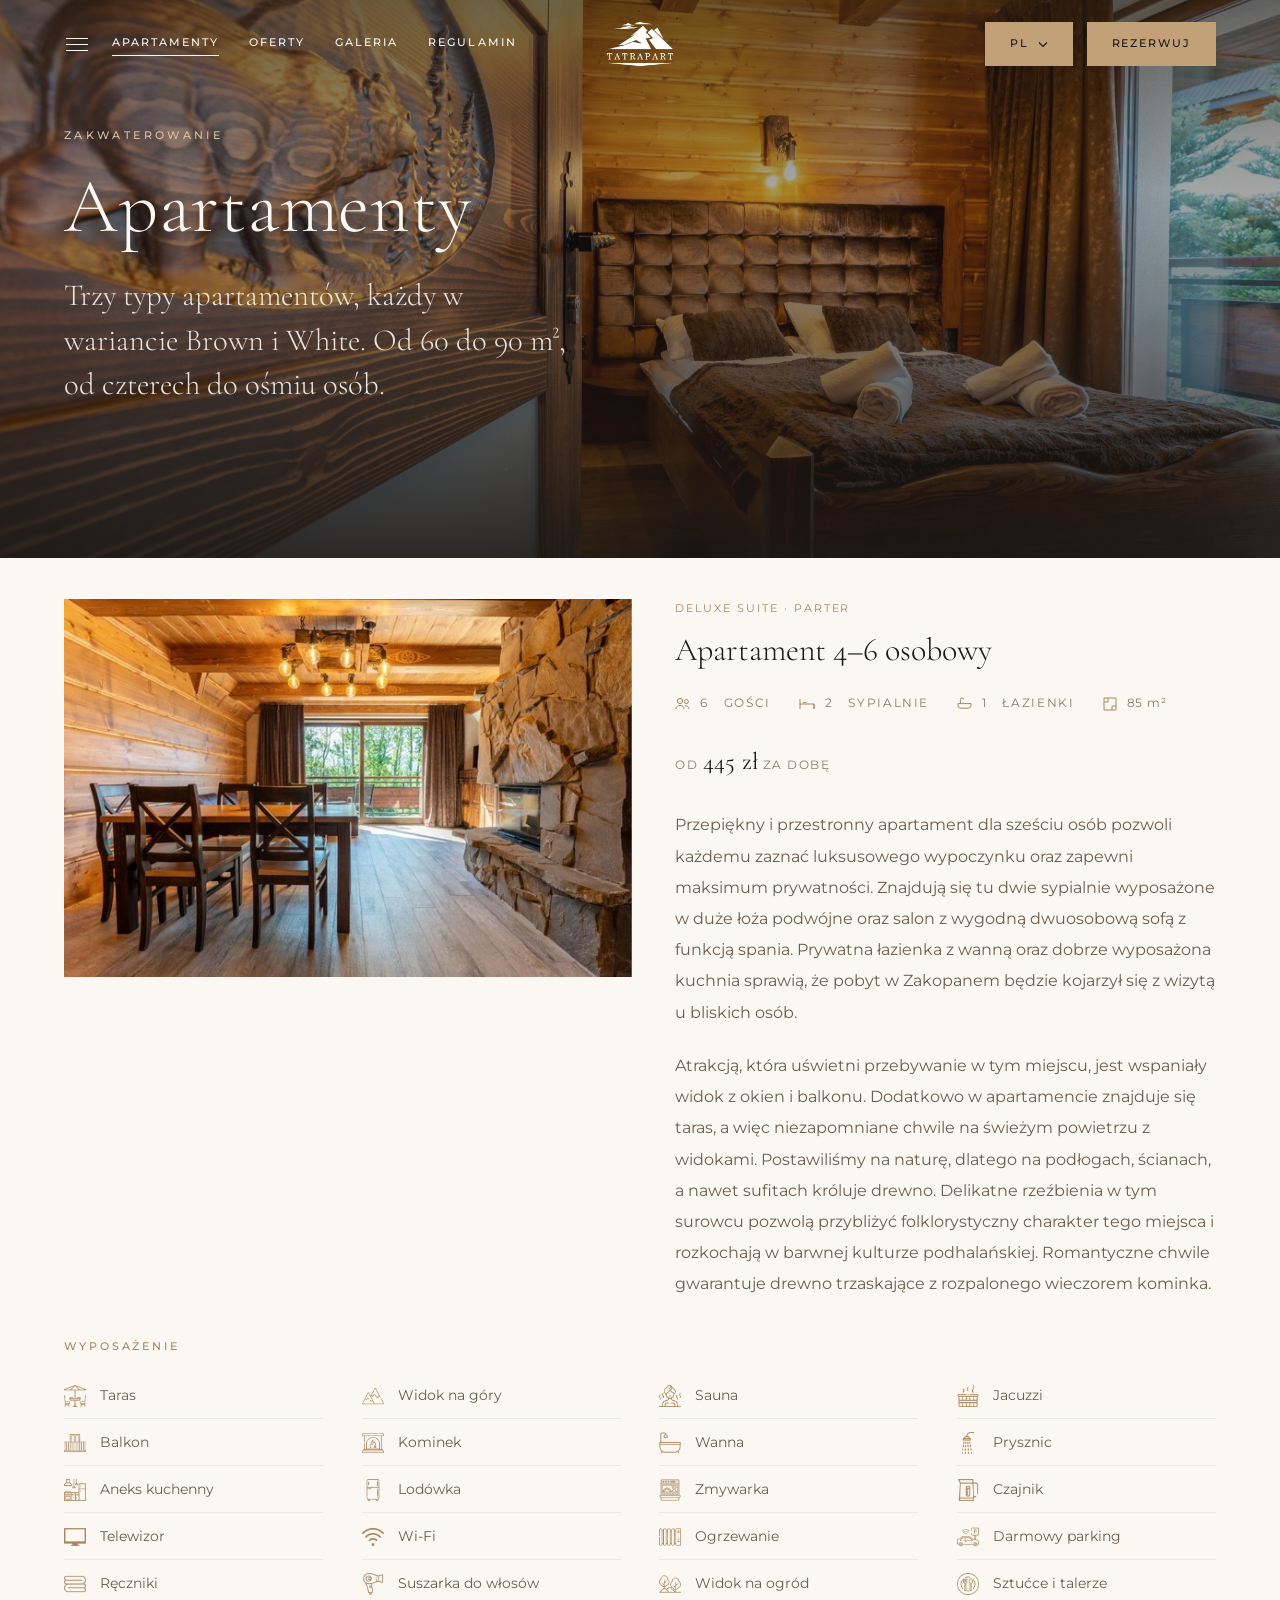
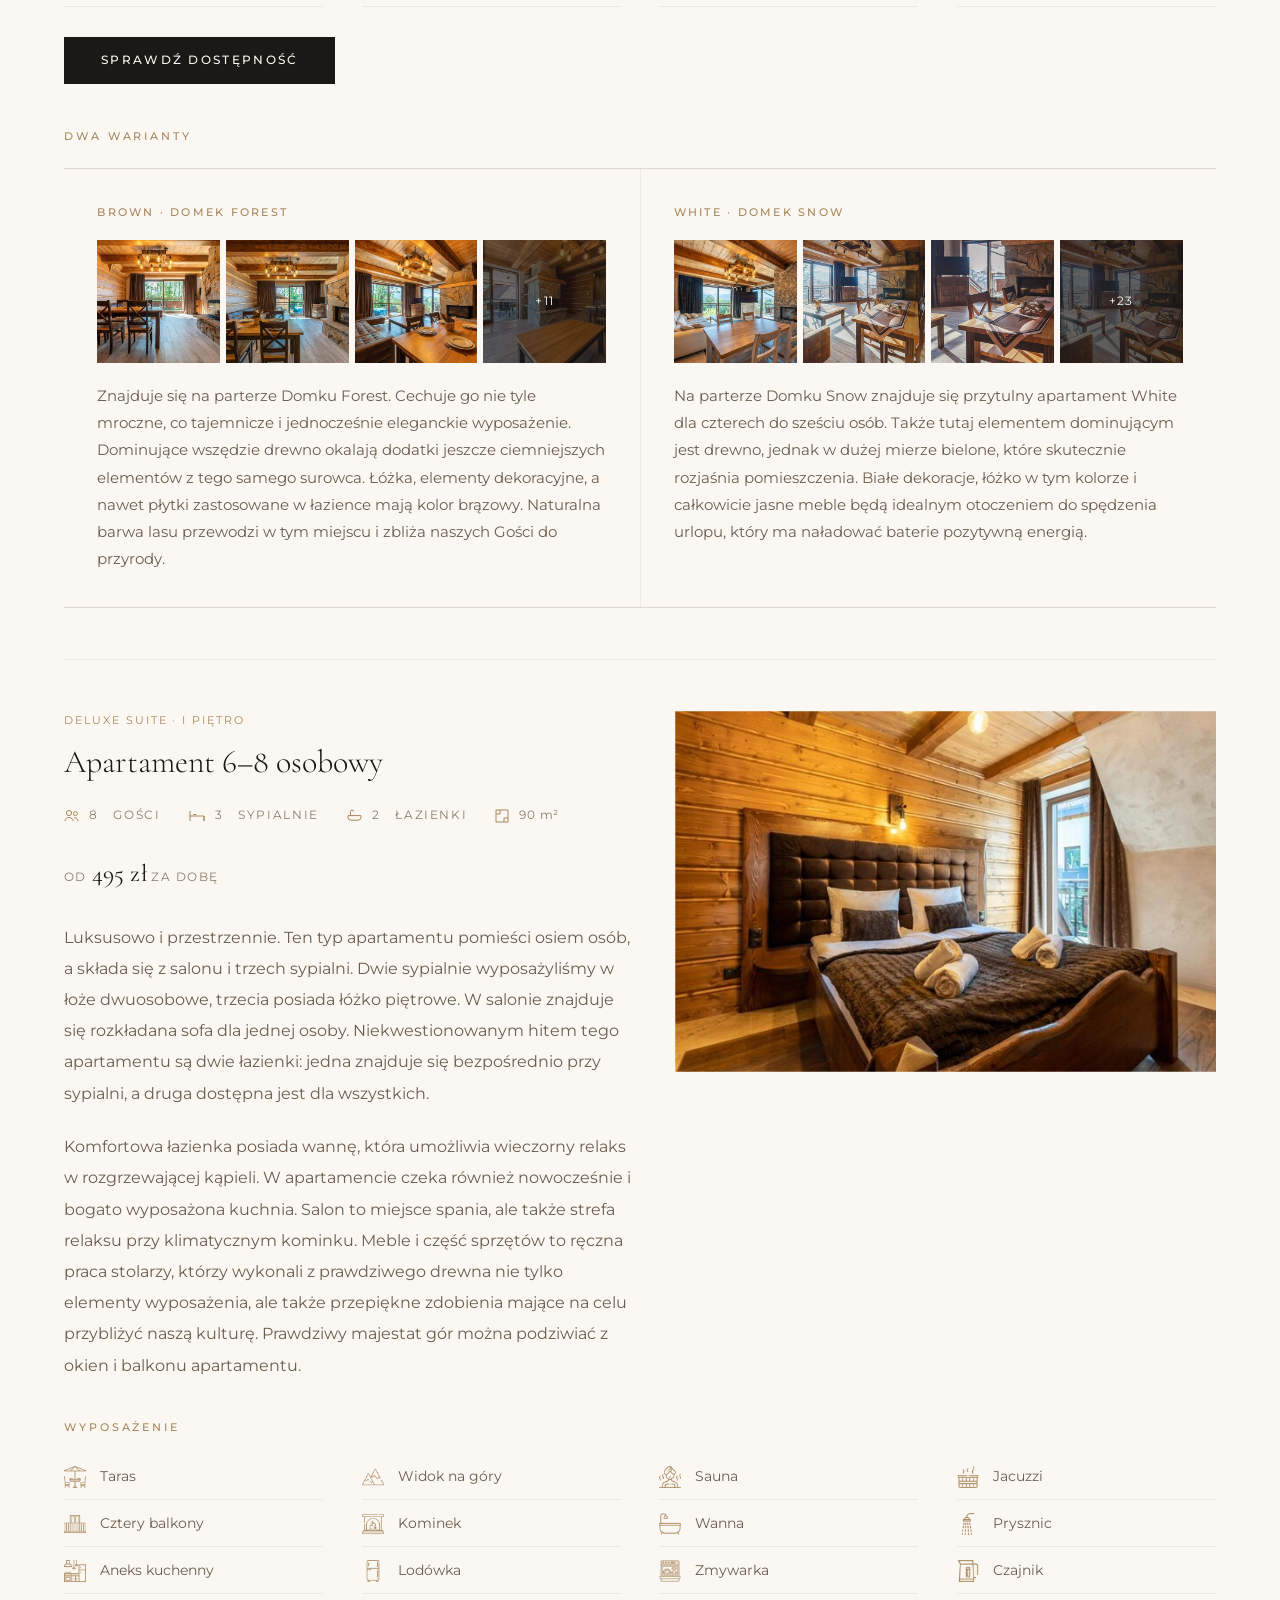
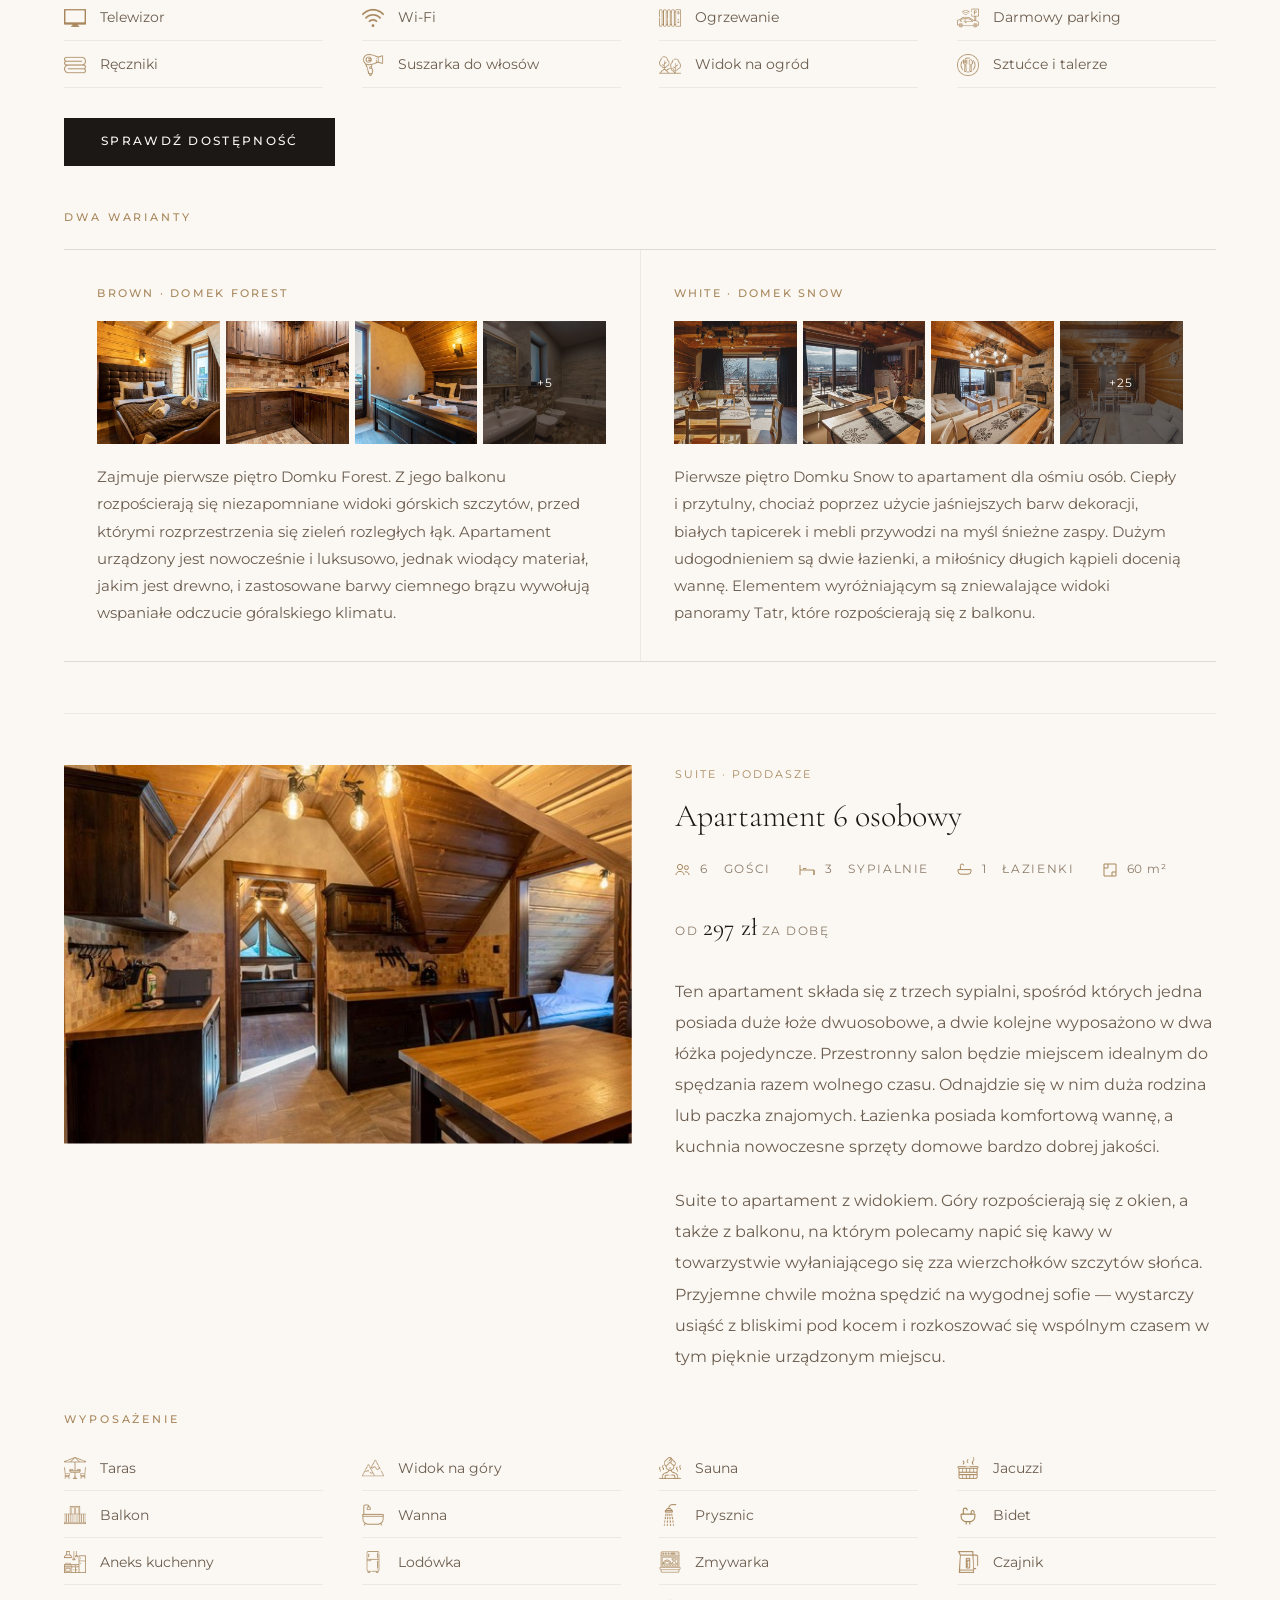
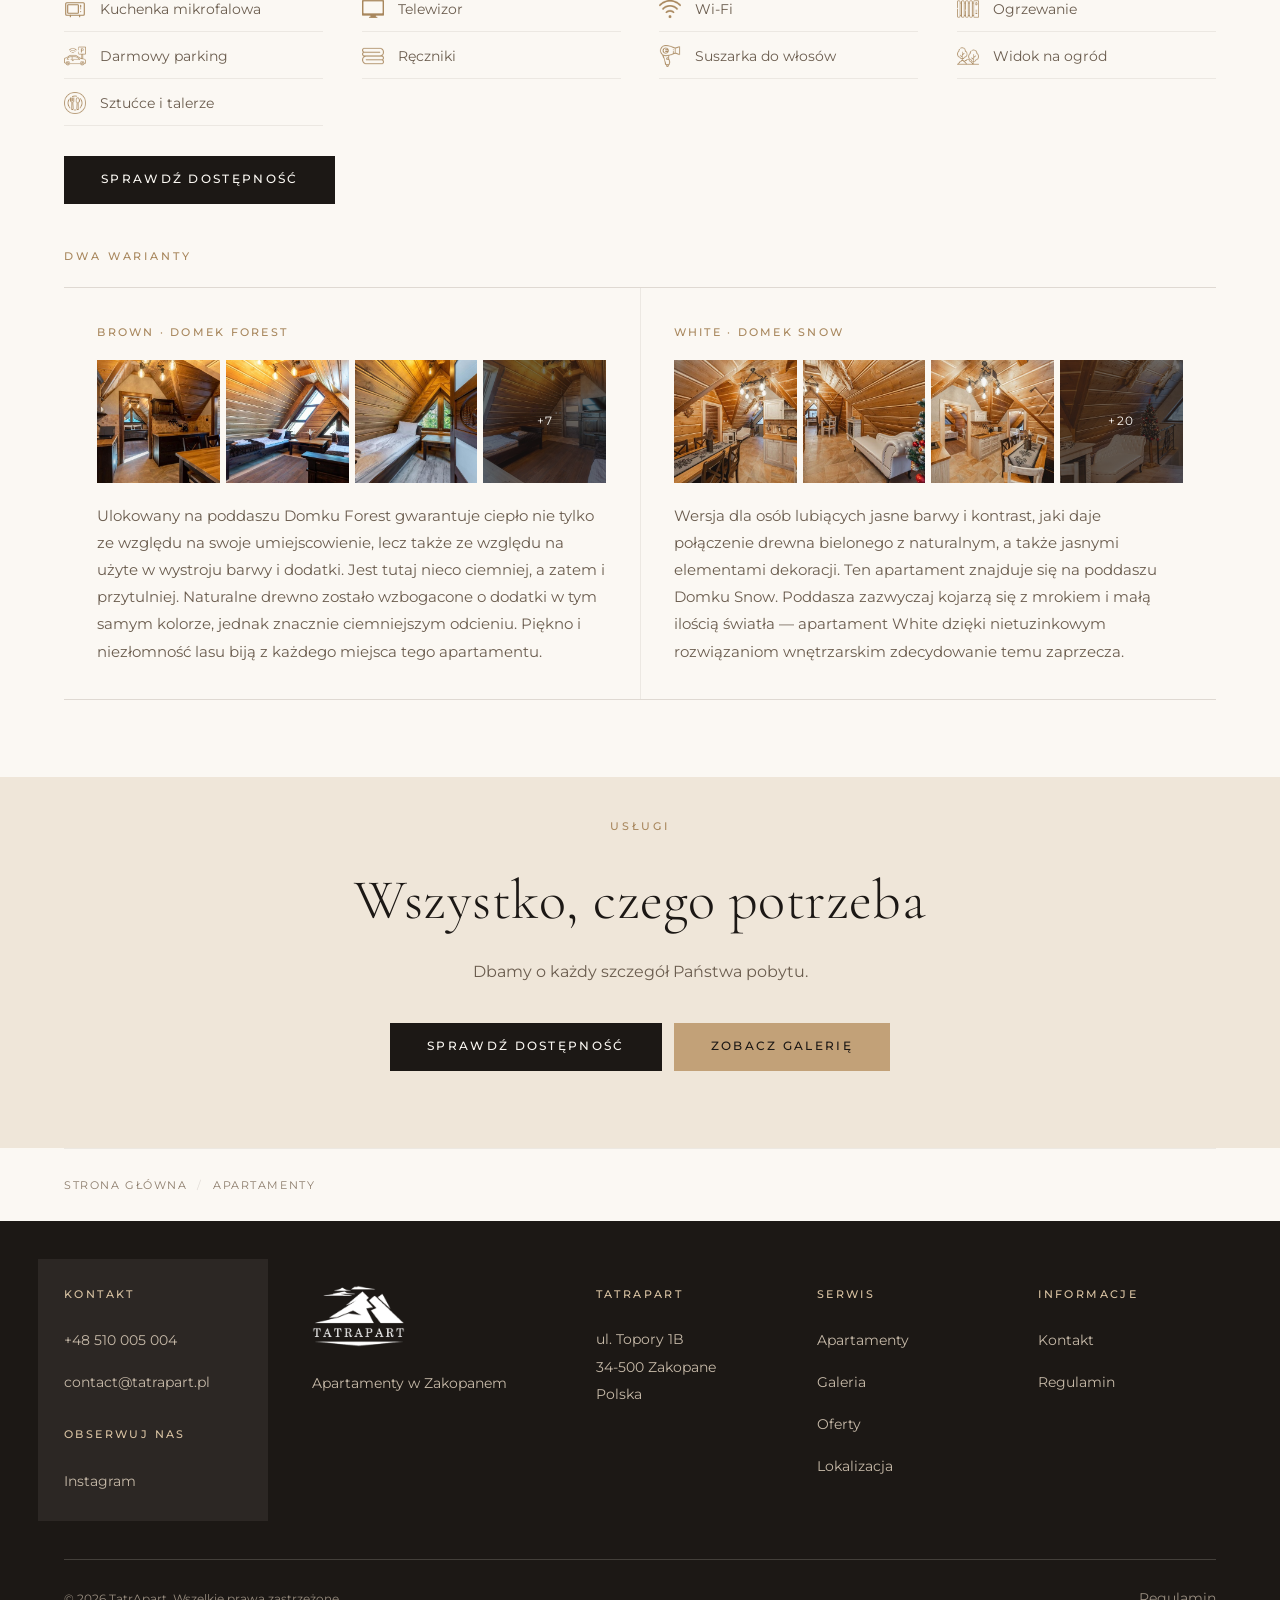
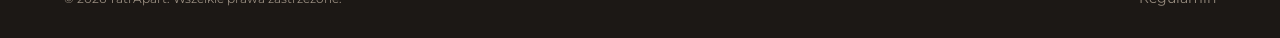
==== commit 80d1457a: "Poprawki ze zrzutow ekranu: odstepy, wyposazenie, stopka, ramka, hero - odstepy miedzy panelami krot" ====
--- a/apartamenty.html
+++ b/apartamenty.html
@@ -141,7 +141,7 @@
     <p class="lead" style="margin-bottom:36px" data-reveal data-delay="140" data-i18n="serv.lead"></p>
     <div data-reveal data-delay="200" style="display:flex;gap:12px;justify-content:center;flex-wrap:wrap">
       <a class="btn" data-book=""><span data-i18n="common.checkAvail">Sprawdź dostępność</span></a>
-      <a class="btn btn--oak" href="galeria.html"><span data-i18n="nav.gallery">Galeria</span></a>
+      <a class="btn btn--oak" href="galeria.html"><span data-i18n="common.viewImages">Zobacz galerię</span></a>
     </div>
   </div>
 </section>
@@ -163,6 +163,19 @@
   <div class="container">
     <div class="footer__grid">
 
+      <div class="footer__contact">
+        <h5 data-i18n="foot.contact">Kontakt</h5>
+        <ul>
+          <li><a data-cfg-href="phone" href="#"><span data-cfg="phone">+48 510 005 004</span></a></li>
+          <li><a data-cfg-href="reservations" href="#"><span data-cfg="reservations">contact@tatrapart.pl</span></a></li>
+        </ul>
+        <h5 style="margin-top:28px" data-i18n="foot.follow">Obserwuj nas</h5>
+        <ul>
+          <li><a data-cfg-href="instagram" href="#" target="_blank" rel="noopener">Instagram</a></li>
+          <li><a data-cfg-href="facebook" href="#" target="_blank" rel="noopener">Facebook</a></li>
+        </ul>
+      </div>
+
       <div class="footer__brand">
         <img class="brand__img" data-logo src="assets/images/logo-tatrapart.png" alt="TatrApart">
         <p style="font-size:.9rem" data-i18n="foot.tagline">Apartamenty w Zakopanem</p>
@@ -194,19 +207,6 @@
           <li><a href="regulamin.html" data-i18n="foot.terms">Regulamin</a></li>
           <li><a data-cfg-href="privacy" href="#" data-i18n="foot.privacy">Polityka prywatności</a></li>
           </ul>
-      </div>
-
-      <div>
-        <h5 data-i18n="foot.contact">Kontakt</h5>
-        <ul>
-          <li><a data-cfg-href="phone" href="#"><span data-cfg="phone">+48 510 005 004</span></a></li>
-          <li><a data-cfg-href="reservations" href="#"><span data-cfg="reservations">contact@tatrapart.pl</span></a></li>
-        </ul>
-        <h5 style="margin-top:28px" data-i18n="foot.follow">Obserwuj nas</h5>
-        <ul>
-          <li><a data-cfg-href="instagram" href="#" target="_blank" rel="noopener">Instagram</a></li>
-          <li><a data-cfg-href="facebook" href="#" target="_blank" rel="noopener">Facebook</a></li>
-        </ul>
       </div>
 
     </div>
--- a/assets/css/style.css
+++ b/assets/css/style.css
@@ -44,7 +44,10 @@
   --header-h:    88px;
   --gutter:      clamp(20px, 5vw, 80px);
   --maxw:        1480px;
-  --section-y:   clamp(72px, 11vw, 168px);
+  /* Panel zaczyna sie tekstem prawie od razu, a na koncu zostaje
+     niewielki oddech. Stad dwie rozne wartosci zamiast jednej. */
+  --section-top:    clamp(28px, 3.2vw, 52px);
+  --section-bottom: clamp(48px, 6vw, 92px);
 
   /* Ruch */
   --ease:        cubic-bezier(.22, .61, .36, 1);
@@ -114,9 +117,16 @@
 
 .container--narrow { max-width: 980px; }
 
-.section { padding-block: var(--section-y); position: relative; }
-.section--tight { padding-block: clamp(56px, 7vw, 104px); }
+.section {
+  padding-top: var(--section-top);
+  padding-bottom: var(--section-bottom);
+  position: relative;
+}
+.section--tight { padding-top: var(--section-top); padding-bottom: clamp(34px, 4vw, 60px); }
 .section--flush-top { padding-top: 0; }
+/* Gdy nastepna sekcja przykleja sie do tej (np. pasek z liczbami),
+   skracamy takze odstep od dolu, zeby nie robila sie dziura. */
+.section:has(+ .section--flush-top) { padding-bottom: clamp(24px, 3vw, 44px); }
 
 .section--milk   { background: var(--milk); }
 .section--milk2  { background: var(--milk-2); }
@@ -508,6 +518,9 @@
   align-items: flex-end;
   overflow: hidden;
   background: var(--ink);
+  /* Miejsce na naglowek, ktory lezy na zdjeciu. Bez tego napisy
+     podstron wchodzily na pozycje menu. */
+  padding-top: var(--header-h);
 }
 
 .hero__media { position: absolute; inset: 0; }
@@ -997,10 +1010,22 @@
   display: grid;
   grid-template-columns: 1fr;
   gap: clamp(34px, 3.4vw, 56px);
-  padding-block: clamp(56px, 7vw, 96px);
+  padding-block: clamp(44px, 5vw, 72px);
 }
 @media (min-width: 640px)  { .footer__grid { grid-template-columns: repeat(2, 1fr); } }
-@media (min-width: 1060px) { .footer__grid { grid-template-columns: 1.4fr repeat(3, 1fr) 1.1fr; } }
+@media (min-width: 1060px) { .footer__grid { grid-template-columns: 1.15fr 1.35fr repeat(3, 1fr); } }
+
+/* Kolumna „Kontakt" stoi pierwsza od lewej i ma odrobine jasniejsze tlo,
+   zeby goscie od razu widzieli, gdzie szukac telefonu i adresu. */
+.footer__contact {
+  background: rgba(243, 237, 228, .07);
+  padding: clamp(20px, 3vw, 26px);
+}
+@media (min-width: 1060px) {
+  /* Ujemny margines cofa tlo poza kolumne, dzieki czemu naglowki
+     wszystkich kolumn stoja w jednej linii. */
+  .footer__contact { padding: 26px; margin: -26px 0 -26px -26px; }
+}
 
 .footer__brand .brand__img { height: 62px; filter: brightness(0) invert(1); margin-bottom: 24px; }
 .footer h5 {
@@ -1088,10 +1113,12 @@
 .empty-state p { margin-bottom: 34px; }
 
 /* ------------------------------------------------------ 21. KARTY FAKTOW */
+/* Ramka i kreski miedzy liczbami w kolorze debowym — tym samym,
+   co przycisk „Rezerwuj" w naglowku. */
 .facts {
   display: grid; grid-template-columns: repeat(2, 1fr); gap: 1px;
-  background: var(--line-soft);
-  border: 1px solid var(--line-soft);
+  background: var(--oak);
+  border: 1px solid var(--oak);
 }
 @media (min-width: 880px) { .facts { grid-template-columns: repeat(4, 1fr); } }
 .facts div { background: var(--milk); padding: clamp(24px, 3vw, 40px); }
@@ -1104,11 +1131,14 @@
 
 /* ----------------------------------------------- 22. LISTA APARTAMENTOW */
 .apt-row {
-  padding-block: clamp(44px, 5.5vw, 96px);
+  padding-block: clamp(34px, 4vw, 64px);
   border-bottom: 1px solid var(--line-soft);
   scroll-margin-top: calc(var(--header-h) + 20px);
 }
-.apt-row:last-child { border-bottom: 0; }
+/* Pierwszy i ostatni wiersz nie potrzebuja wlasnego odstepu — ma go
+   juz sekcja, w ktorej stoja. */
+.apt-row:first-child { padding-top: 0; }
+.apt-row:last-child { border-bottom: 0; padding-bottom: 0; }
 
 .apt-row__grid {
   display: grid; grid-template-columns: 1fr; gap: clamp(24px, 3.4vw, 64px);
@@ -1200,9 +1230,20 @@
 
 .amenities {
   display: grid; grid-template-columns: 1fr; gap: 2px;
-  margin-bottom: 34px;
-}
-@media (min-width: 560px) { .amenities { grid-template-columns: 1fr 1fr; column-gap: clamp(20px, 3vw, 44px); } }
+  margin-bottom: 30px;
+}
+/* Lista rozklada sie na cala szerokosc strony, a nie na polowie —
+   tyle kolumn, ile zmiesci sie po 220 px. */
+@media (min-width: 560px) {
+  .amenities {
+    grid-template-columns: repeat(auto-fit, minmax(220px, 1fr));
+    column-gap: clamp(20px, 3vw, 44px);
+  }
+}
+
+/* Blok wyposazenia stoi pod dwiema kolumnami, wiec ma wlasny odstep */
+.apt-row__amenities { margin-top: clamp(26px, 3vw, 44px); }
+.apt-row__actions { display: flex; gap: 12px; flex-wrap: wrap; }
 
 .amenity {
   display: flex; align-items: center; gap: 14px;
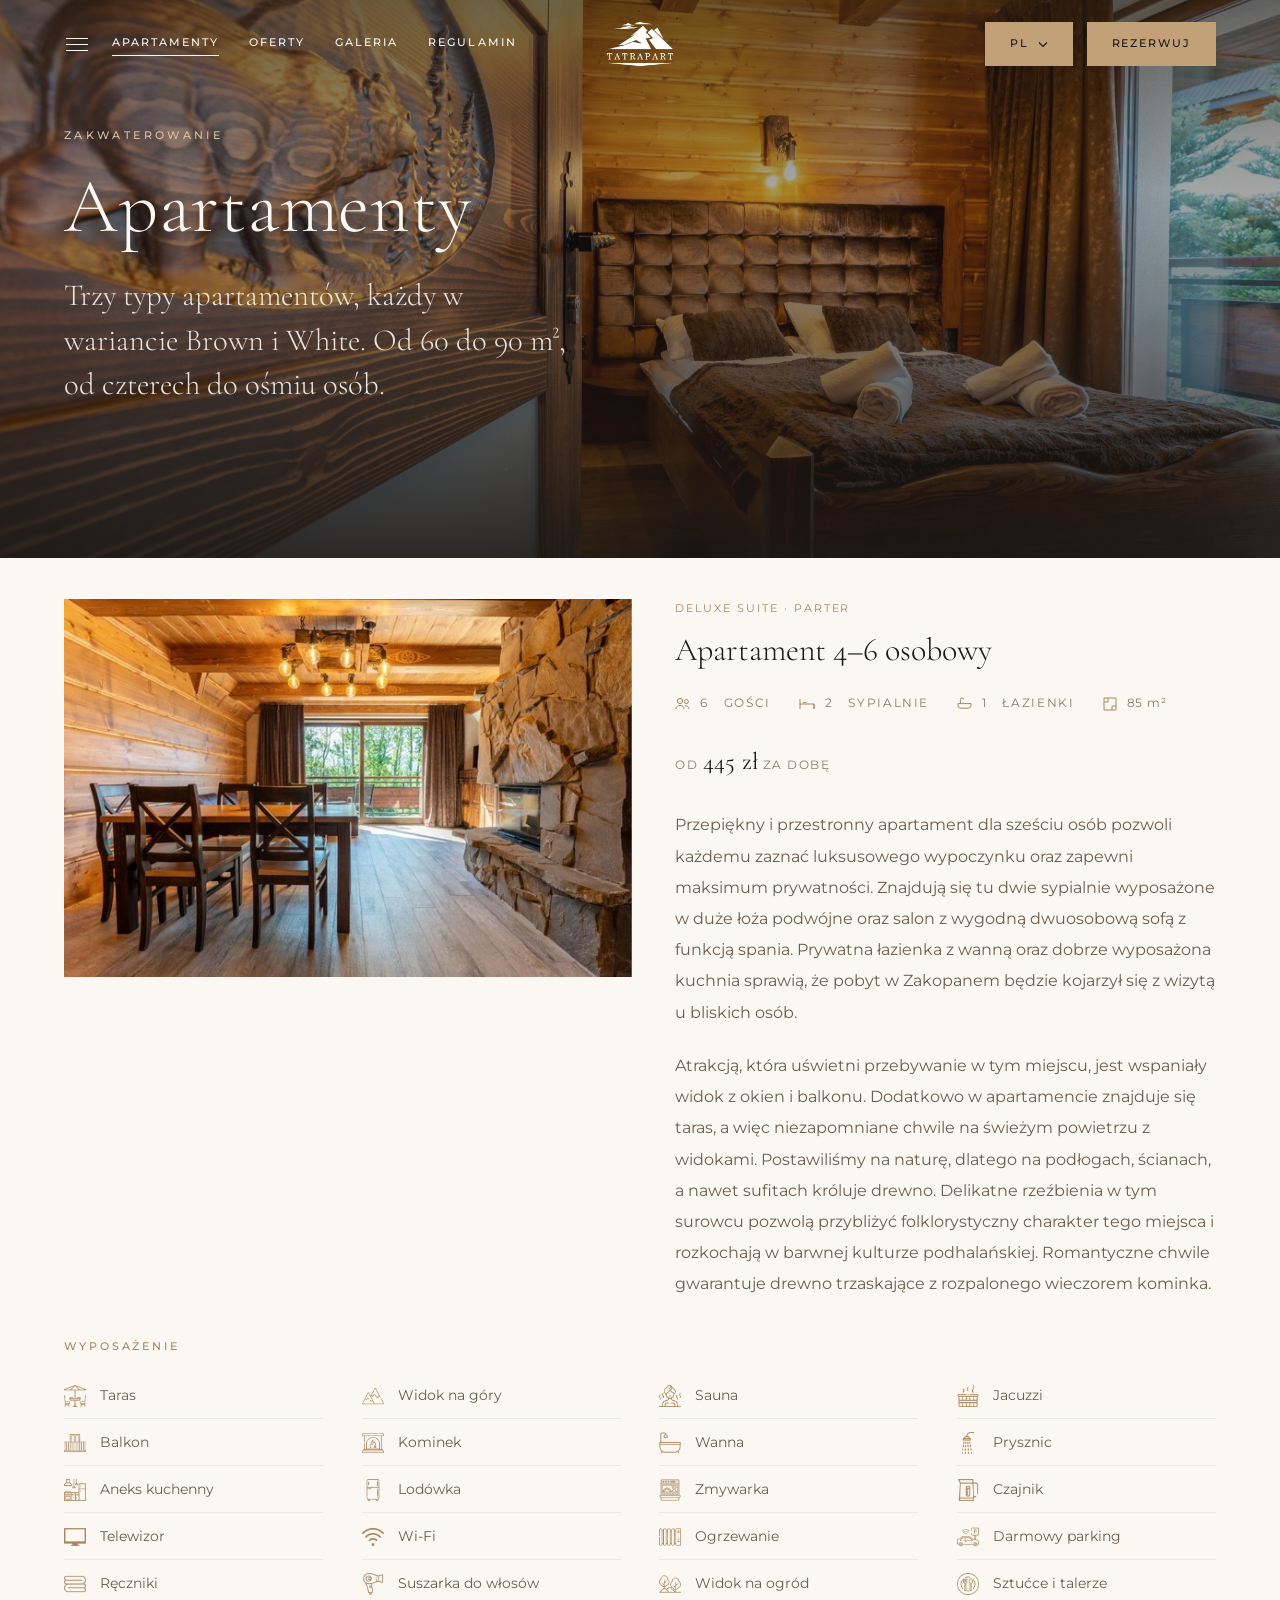
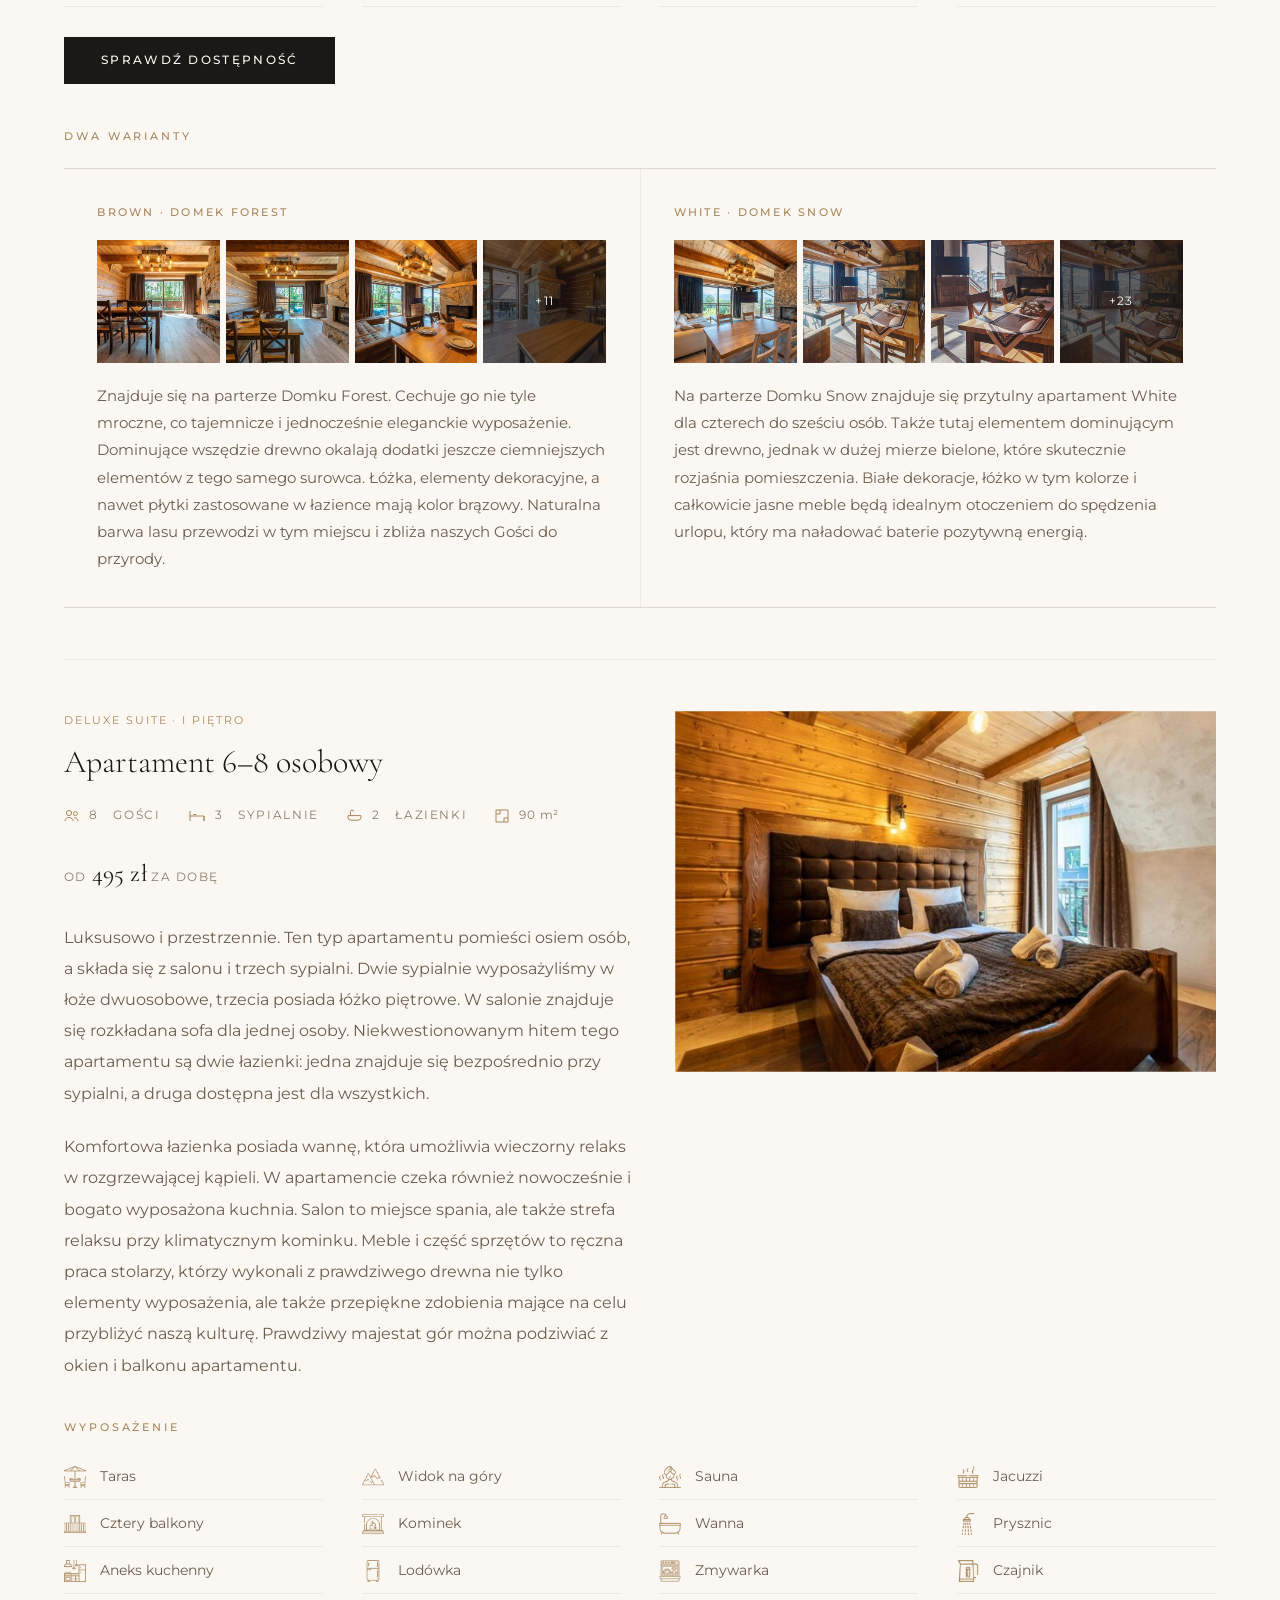
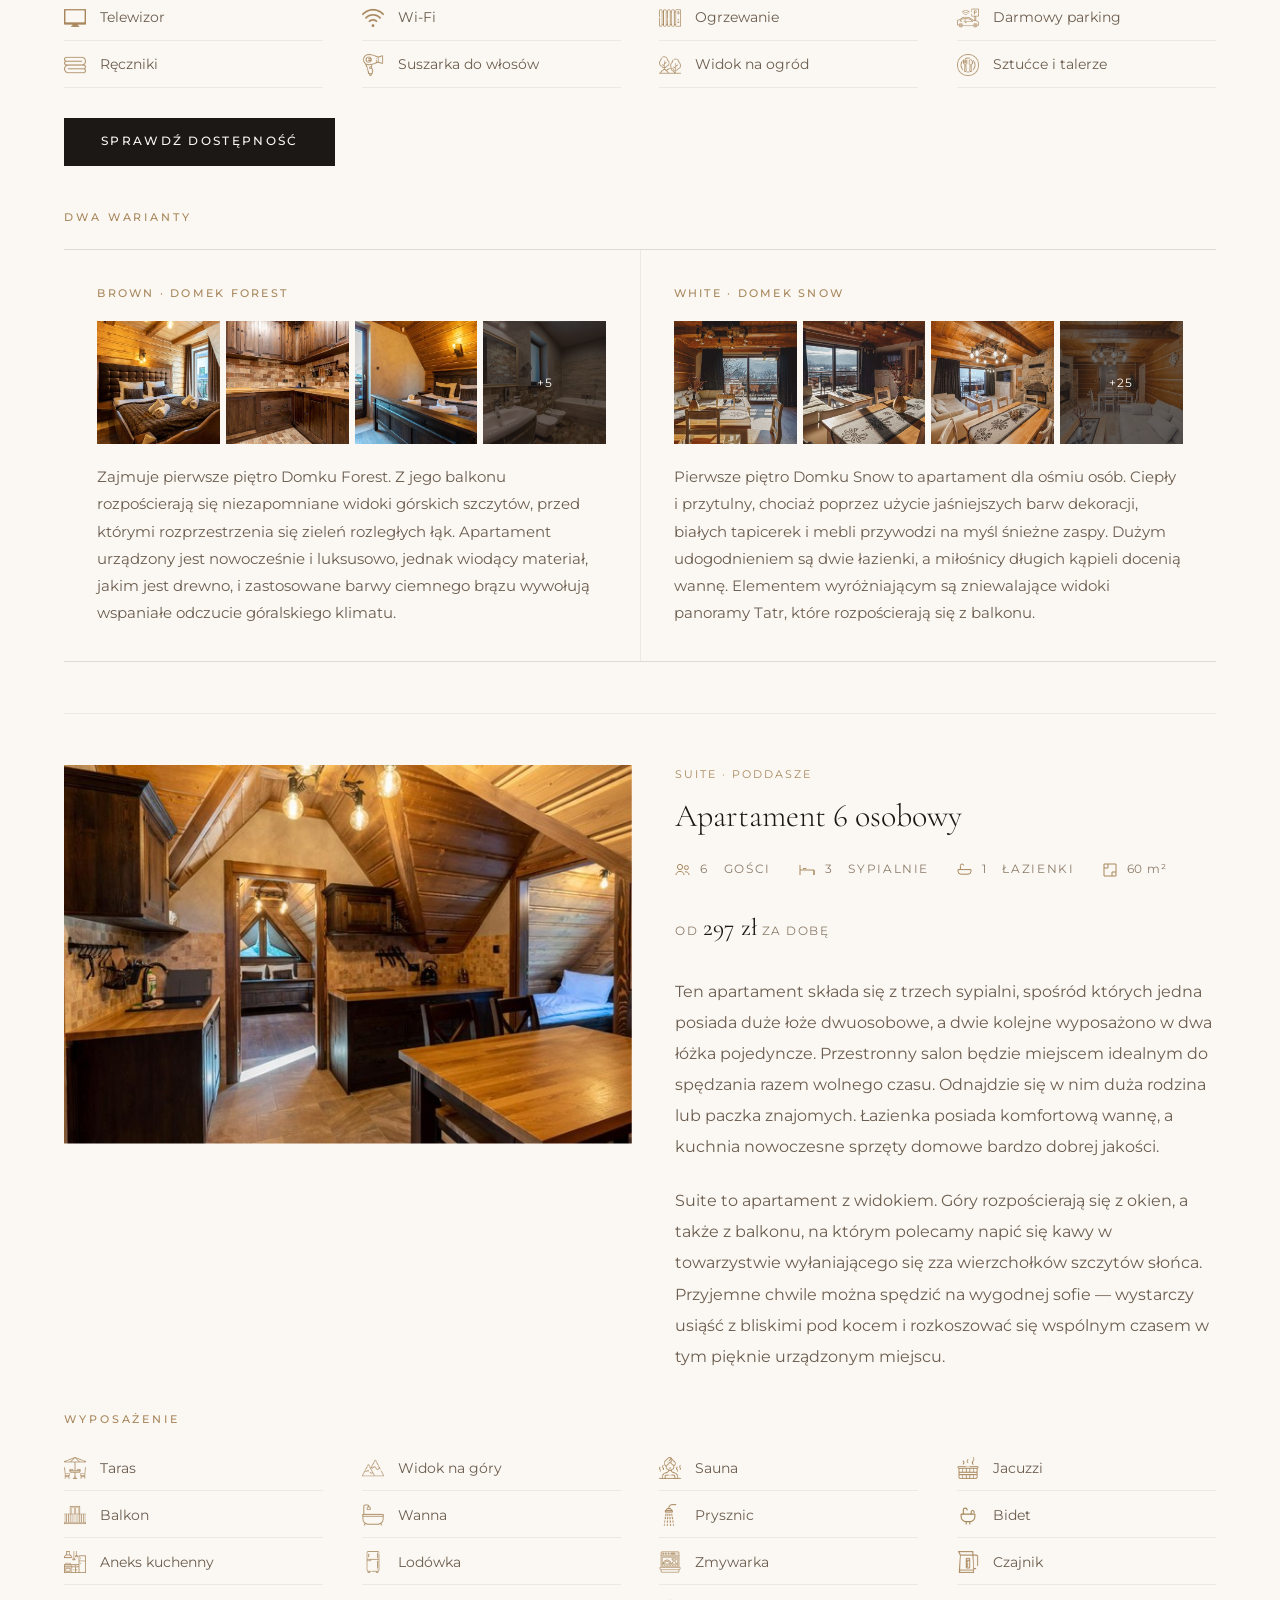
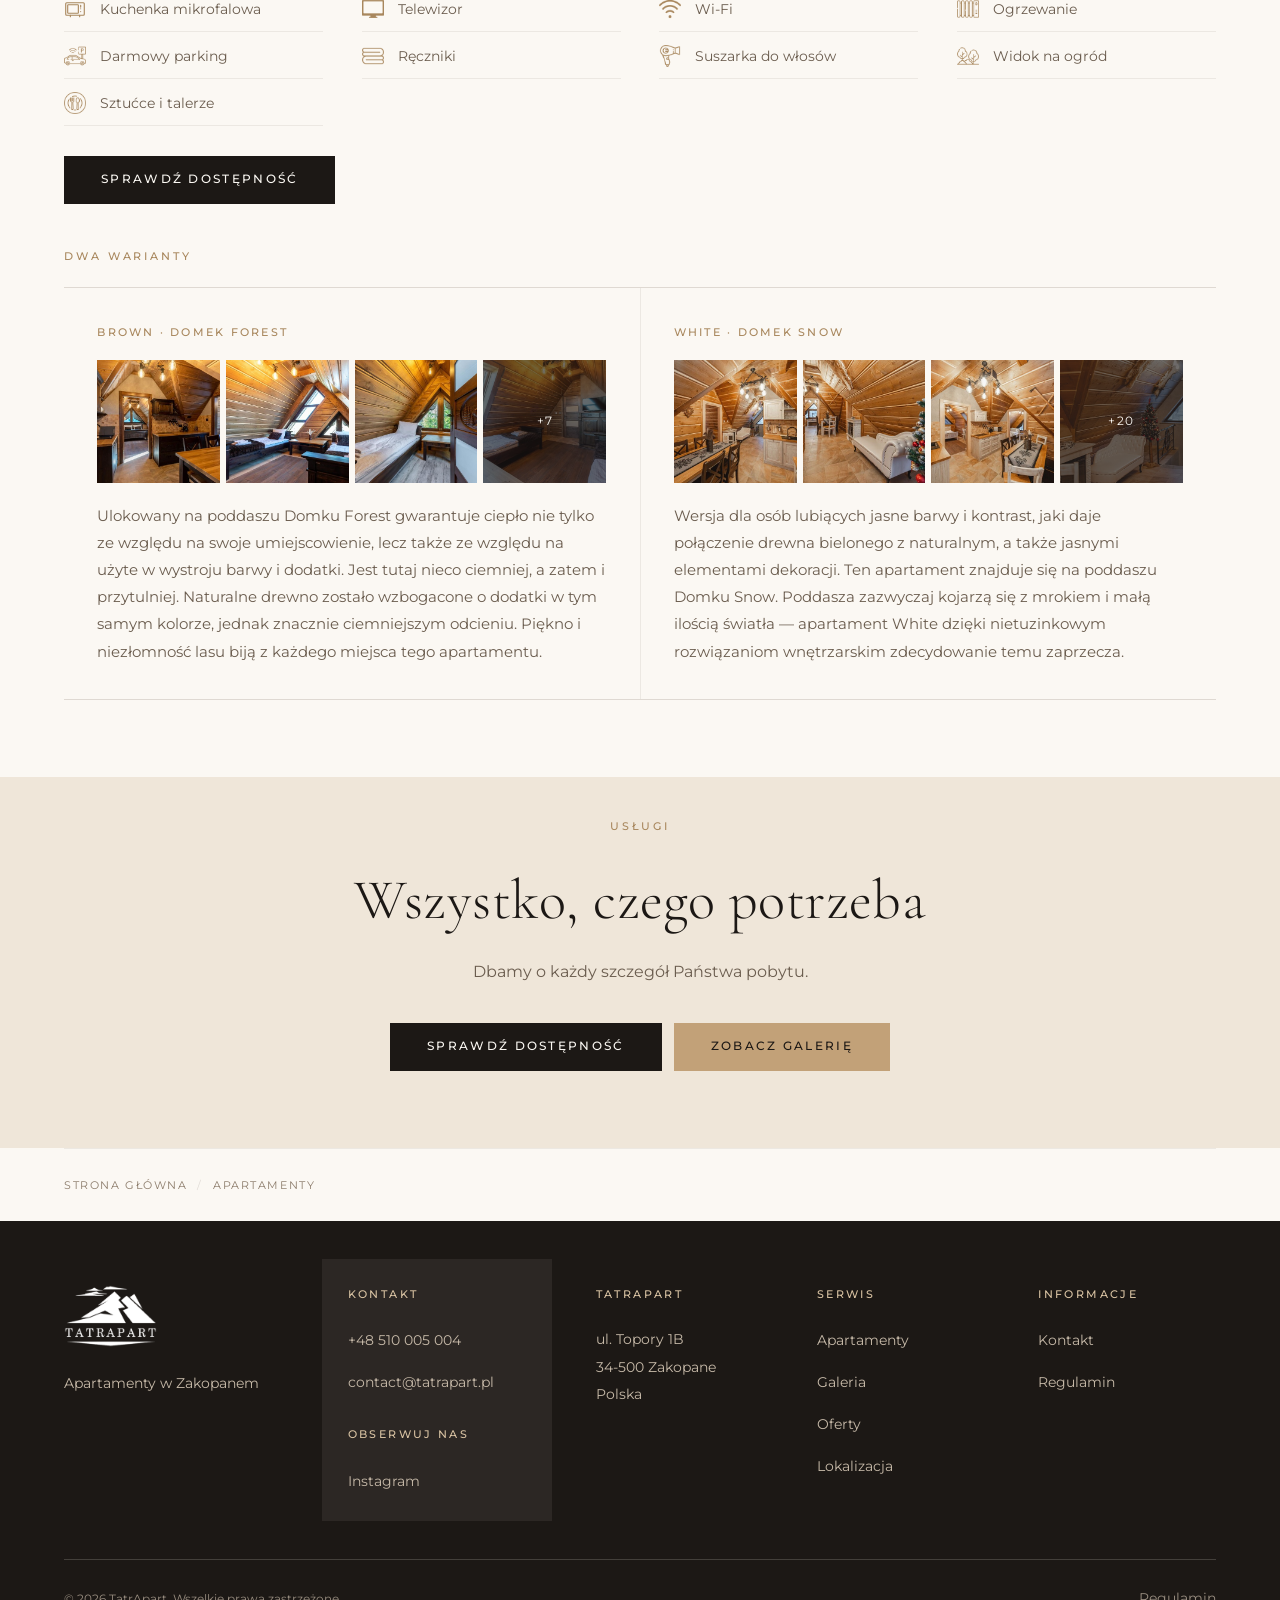
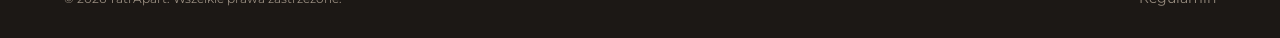
==== commit 507bc1d4: "Stopka: logo wraca na pierwsze miejsce, Kontakt tuz za nim Panel z jasniejszym tlem stoi teraz drugi" ====
--- a/apartamenty.html
+++ b/apartamenty.html
@@ -163,6 +163,11 @@
   <div class="container">
     <div class="footer__grid">
 
+      <div class="footer__brand">
+        <img class="brand__img" data-logo src="assets/images/logo-tatrapart.png" alt="TatrApart">
+        <p style="font-size:.9rem" data-i18n="foot.tagline">Apartamenty w Zakopanem</p>
+      </div>
+
       <div class="footer__contact">
         <h5 data-i18n="foot.contact">Kontakt</h5>
         <ul>
@@ -174,11 +179,6 @@
           <li><a data-cfg-href="instagram" href="#" target="_blank" rel="noopener">Instagram</a></li>
           <li><a data-cfg-href="facebook" href="#" target="_blank" rel="noopener">Facebook</a></li>
         </ul>
-      </div>
-
-      <div class="footer__brand">
-        <img class="brand__img" data-logo src="assets/images/logo-tatrapart.png" alt="TatrApart">
-        <p style="font-size:.9rem" data-i18n="foot.tagline">Apartamenty w Zakopanem</p>
       </div>
 
       <div>
--- a/assets/css/style.css
+++ b/assets/css/style.css
@@ -1013,7 +1013,7 @@
   padding-block: clamp(44px, 5vw, 72px);
 }
 @media (min-width: 640px)  { .footer__grid { grid-template-columns: repeat(2, 1fr); } }
-@media (min-width: 1060px) { .footer__grid { grid-template-columns: 1.15fr 1.35fr repeat(3, 1fr); } }
+@media (min-width: 1060px) { .footer__grid { grid-template-columns: 1.35fr 1.15fr repeat(3, 1fr); } }
 
 /* Kolumna „Kontakt" stoi pierwsza od lewej i ma odrobine jasniejsze tlo,
    zeby goscie od razu widzieli, gdzie szukac telefonu i adresu. */
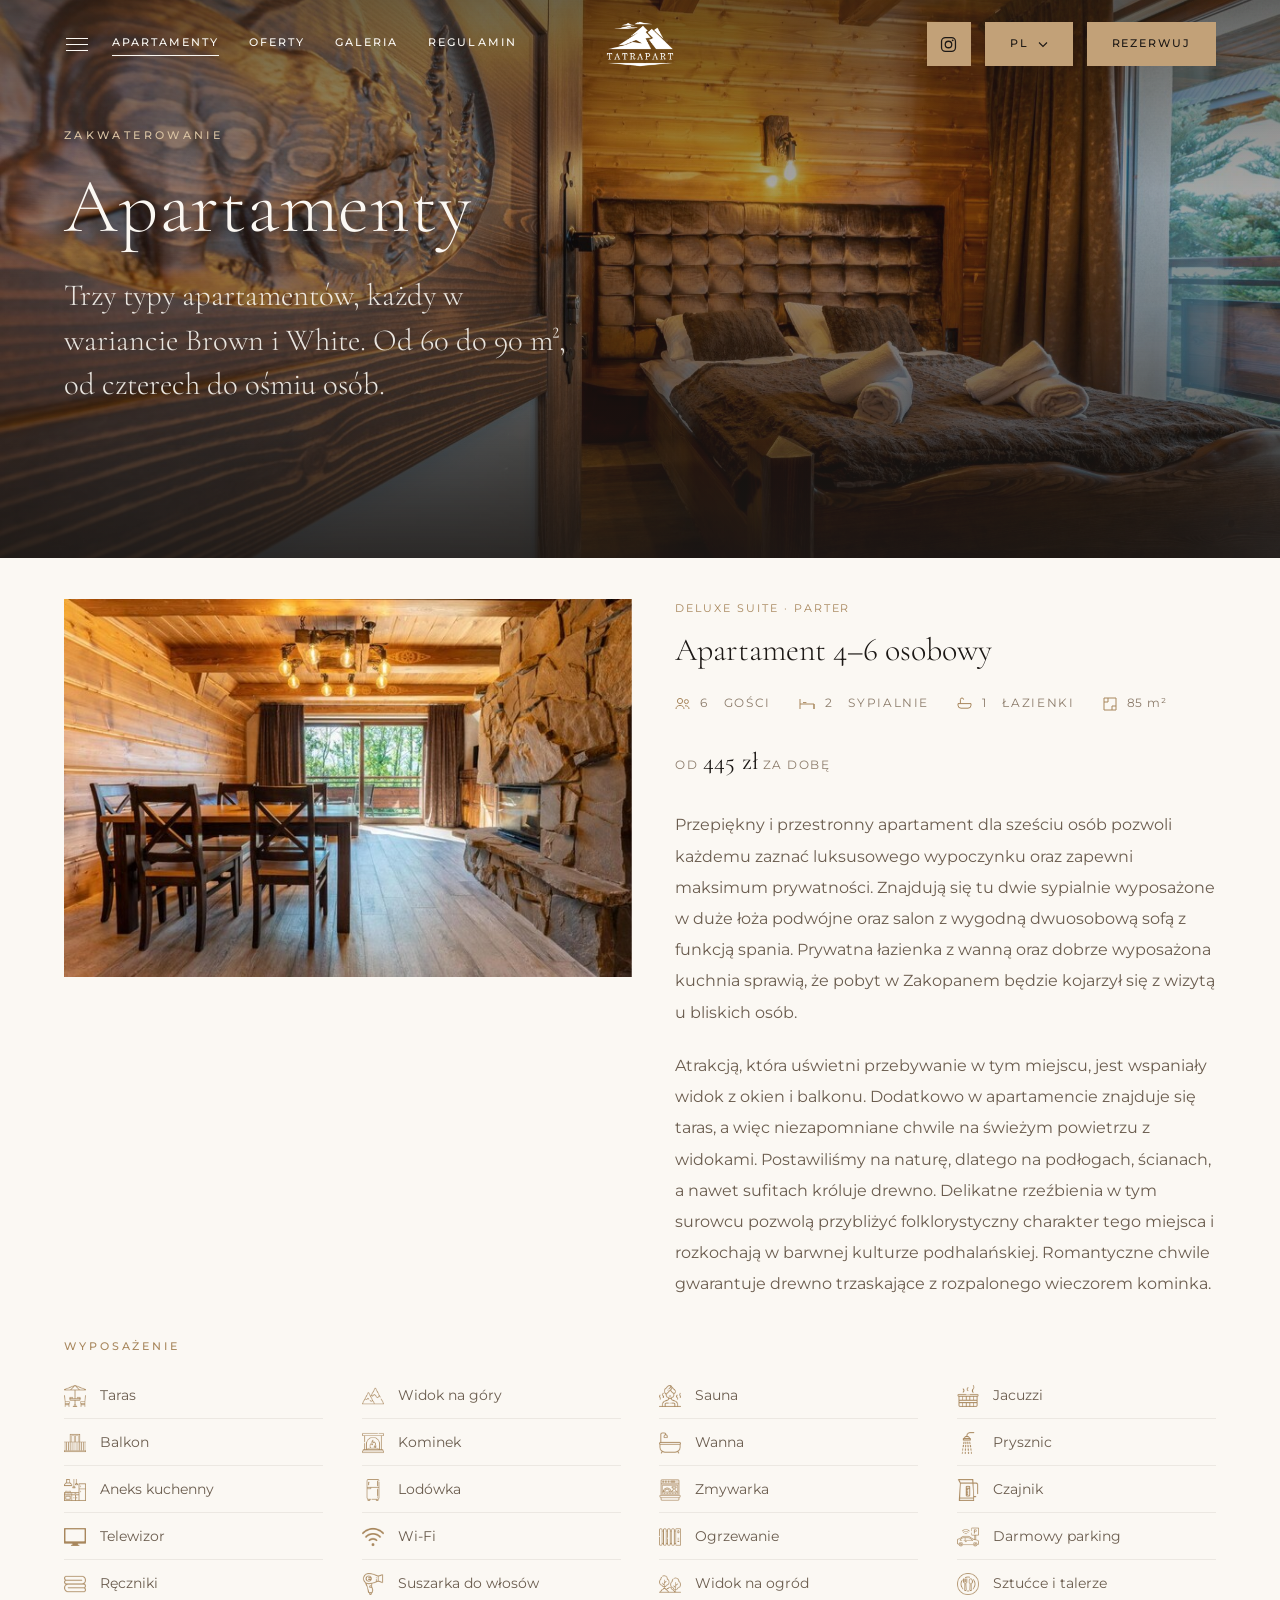
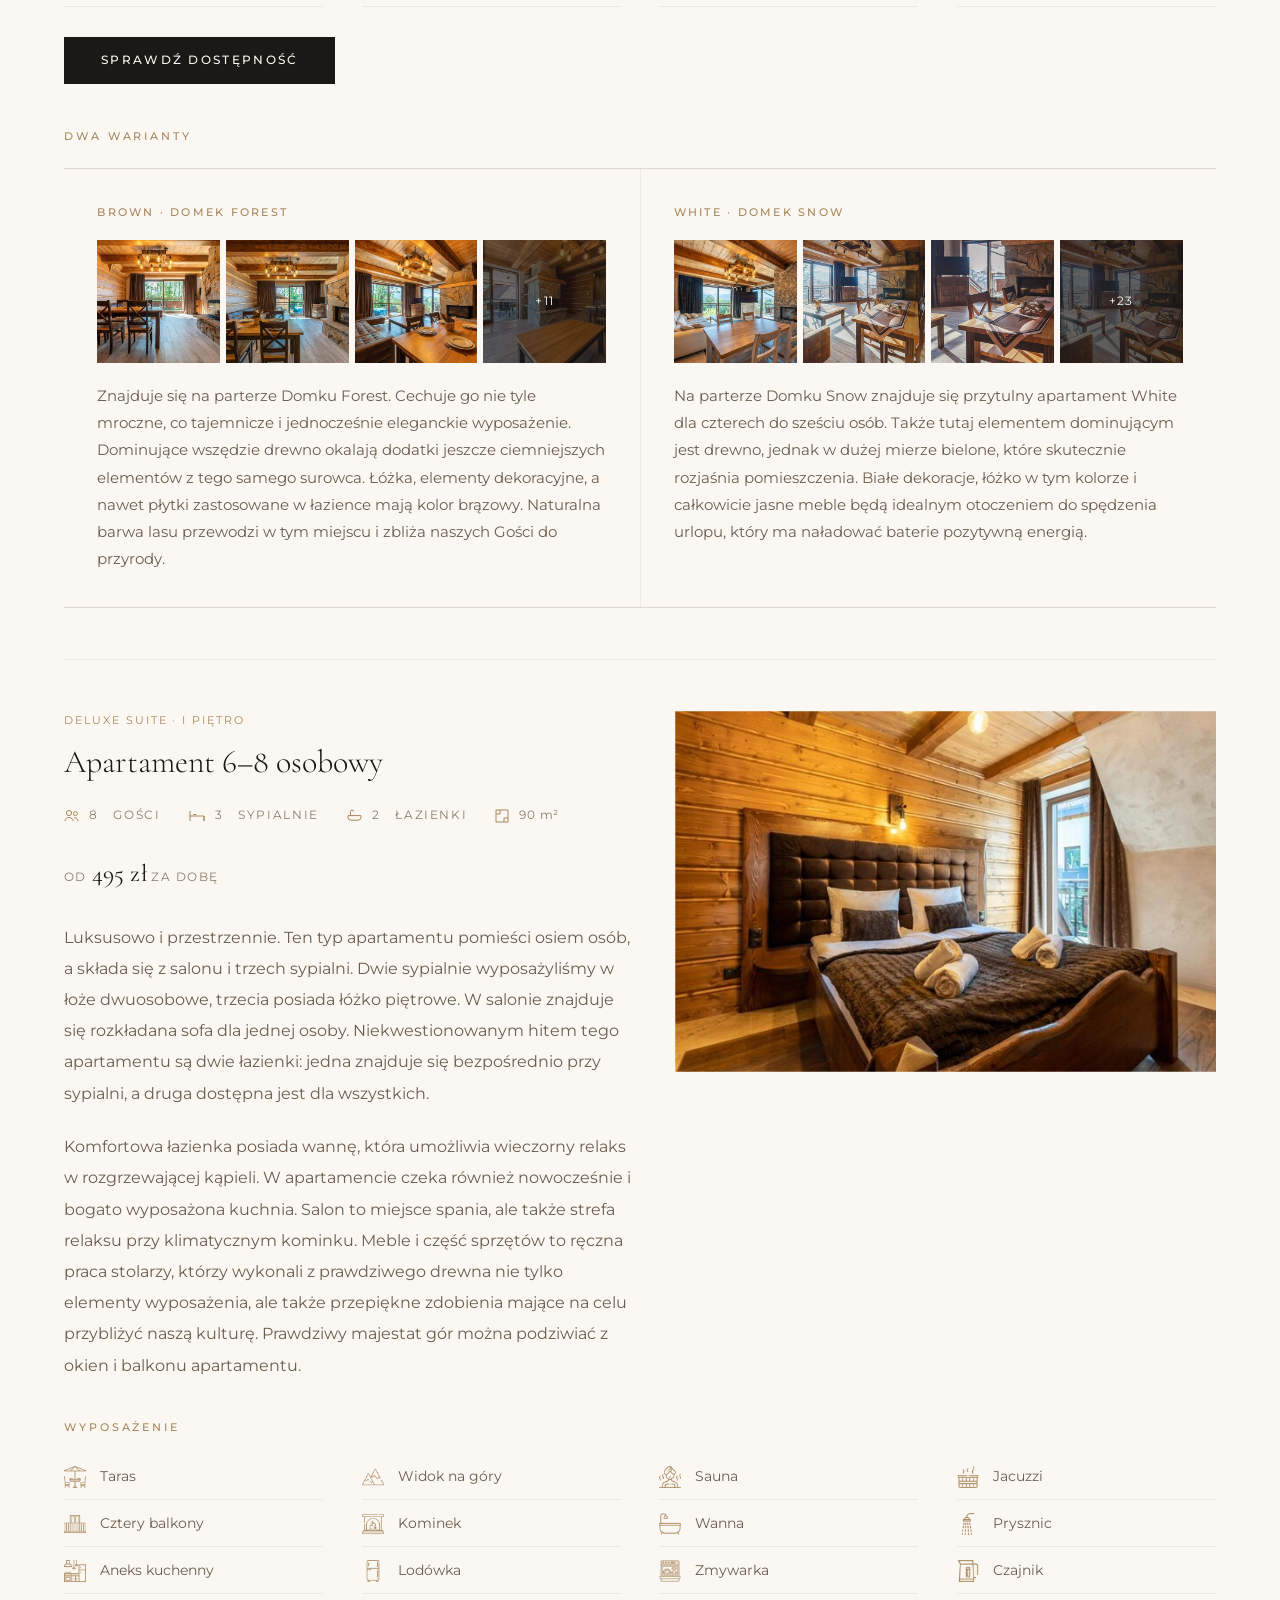
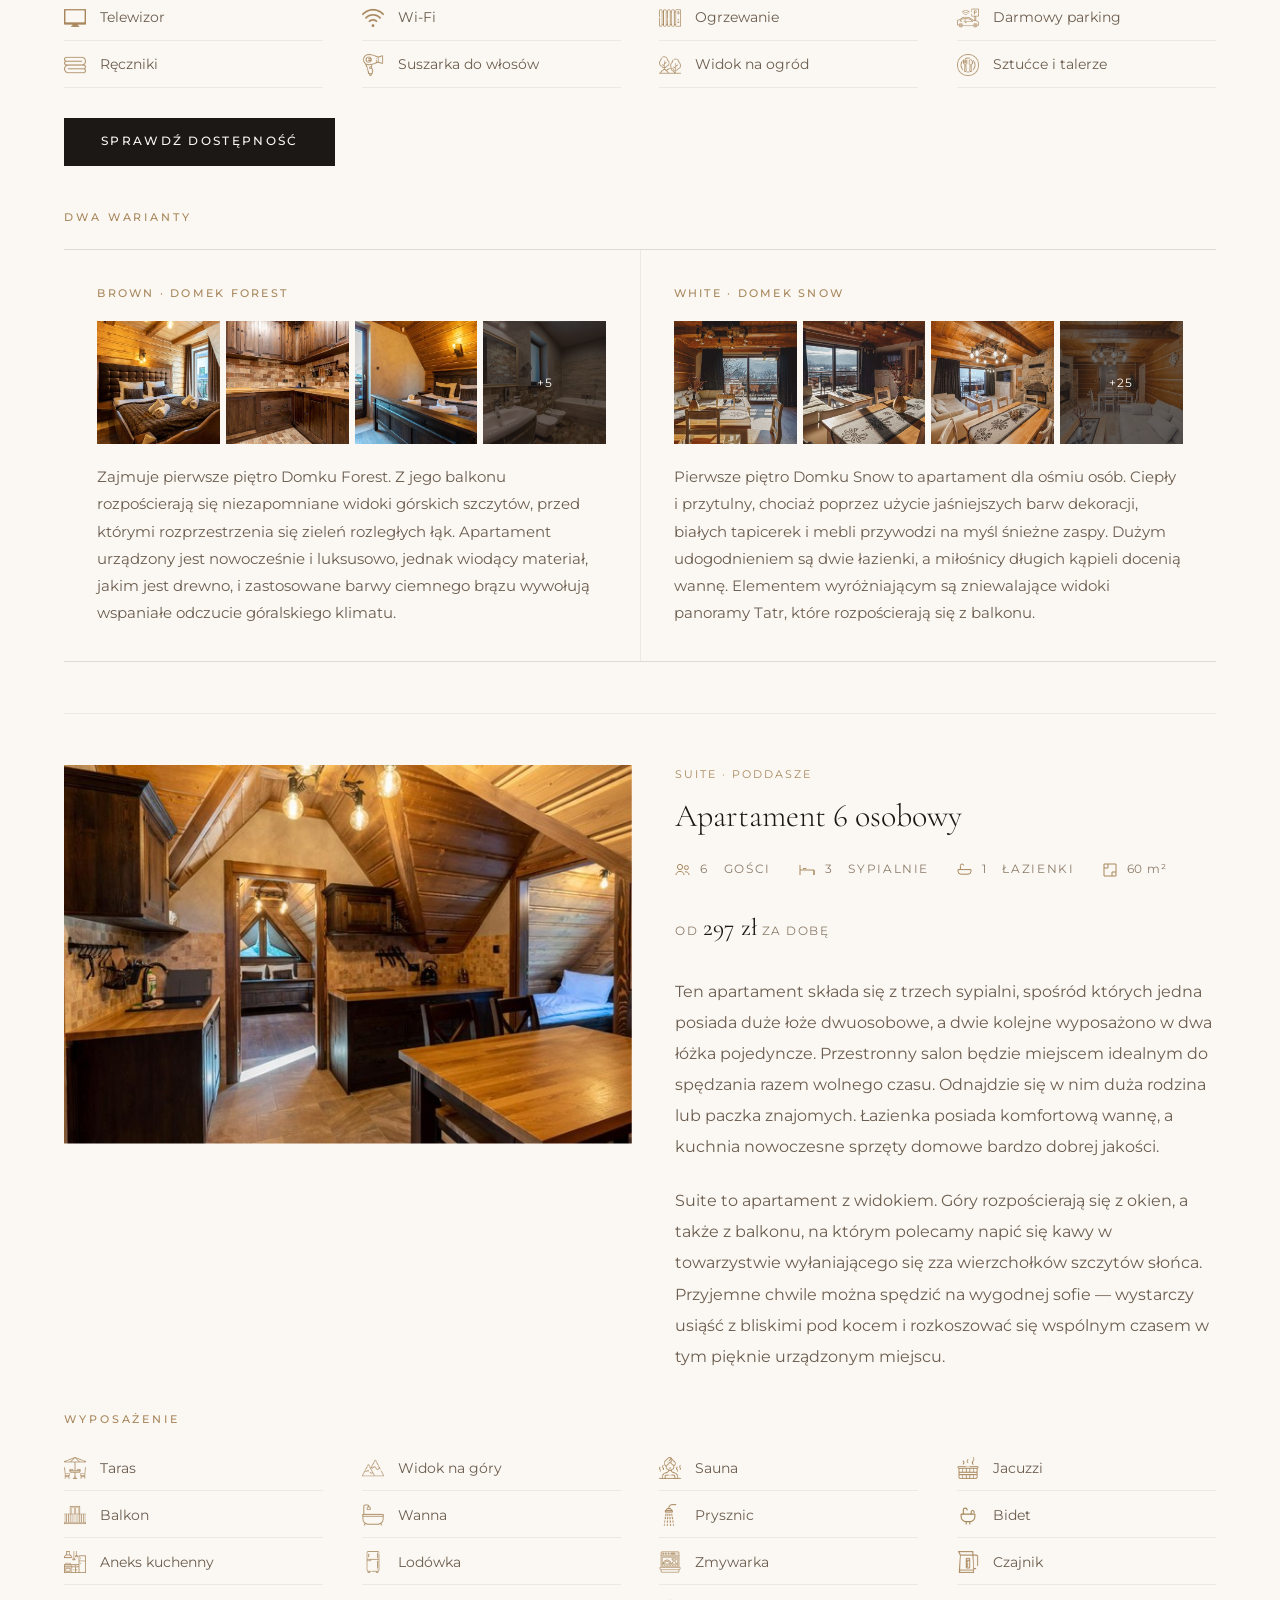
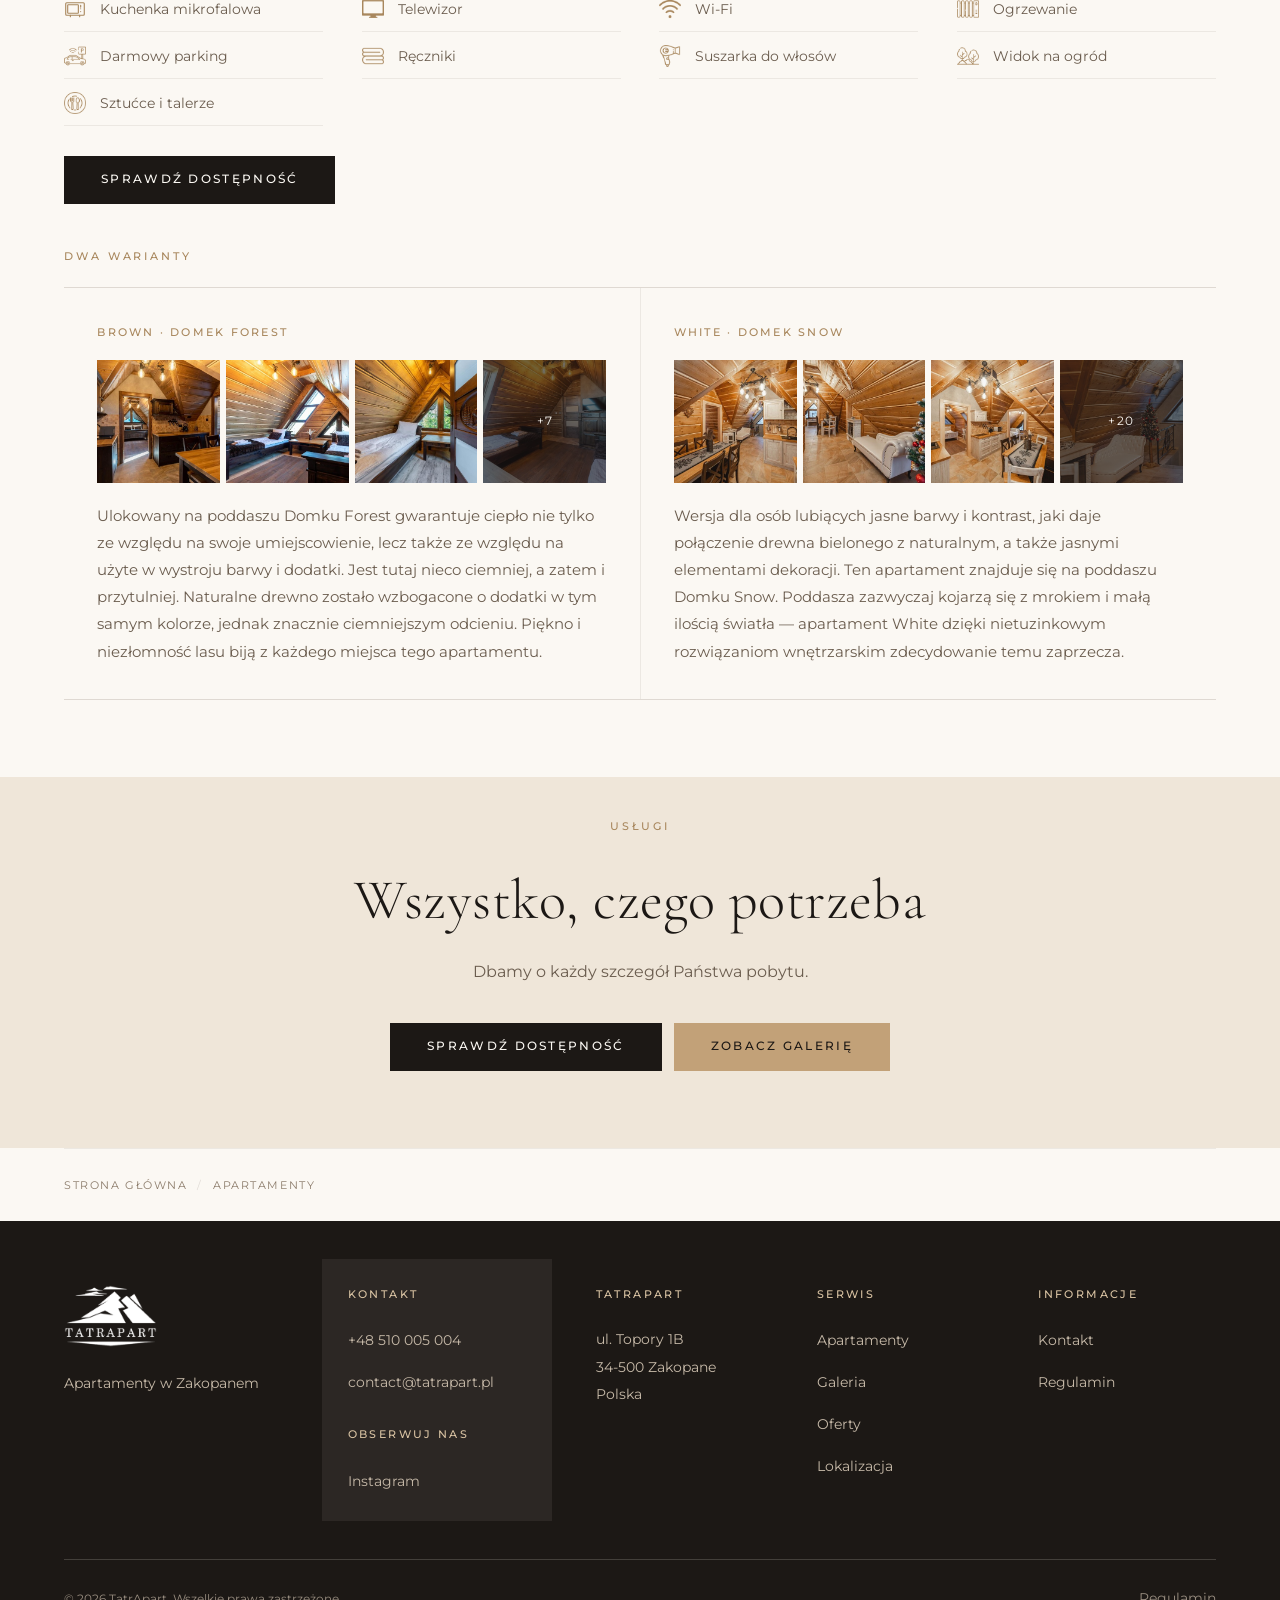
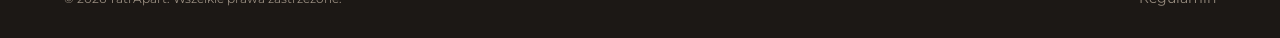
==== commit 4e0d9ee5: "Uslugi na zdjeciu, ikona Instagrama, silnik rezerwacji Hotres - tekst sekcji "Uslugi" lezy teraz na " ====
--- a/apartamenty.html
+++ b/apartamenty.html
@@ -58,6 +58,14 @@
     </a>
 
     <div class="header__right">
+      <a class="icon-btn" data-cfg-href="instagram" href="https://www.instagram.com/tatrapart/"
+         target="_blank" rel="noopener" aria-label="Instagram" title="Instagram">
+        <svg width="19" height="19" viewBox="0 0 24 24" fill="none" aria-hidden="true">
+          <rect x="3.2" y="3.2" width="17.6" height="17.6" rx="5" stroke="currentColor" stroke-width="1.6"/>
+          <circle cx="12" cy="12" r="4.1" stroke="currentColor" stroke-width="1.6"/>
+          <circle cx="17.3" cy="6.7" r="1.15" fill="currentColor"/>
+        </svg>
+      </a>
       <div class="lang">
         <button class="lang__btn" type="button" aria-expanded="false" aria-haspopup="true">
           <span class="sr-only" data-i18n="header.language">Język</span>
--- a/assets/css/style.css
+++ b/assets/css/style.css
@@ -392,11 +392,26 @@
    wielkosc liter dawala dwa rozne prostokaty. */
 .header__right .lang__btn,
 .header__right .btn { height: 44px; padding: 0 24px; }
+.header__right .icon-btn { height: 44px; width: 44px; }
 /* Na telefonie ta sama para, tylko cieniej — zeby zmiescila sie obok logo. */
 @media (max-width: 560px) {
   .header__right { gap: 10px; }
   .header__right .lang__btn,
   .header__right .btn { height: 40px; padding: 0 15px; letter-spacing: .12em; }
+  .header__right .icon-btn { height: 40px; width: 40px; }
+}
+
+/* Kwadratowy przycisk z samym znakiem — na razie Instagram.
+   Ten sam debowy kolor i ta sama wysokosc co sasiedzi. */
+.icon-btn {
+  display: inline-grid; place-items: center;
+  background: var(--oak);
+  border: 1px solid var(--oak);
+  color: var(--ink);
+  transition: background-color .4s var(--ease), border-color .4s var(--ease), color .4s var(--ease);
+}
+.icon-btn:hover, .icon-btn:focus-visible {
+  background: var(--ink); border-color: var(--ink); color: var(--milk);
 }
 
 .lang__btn {
@@ -1432,13 +1447,20 @@
 .quote__author { font-size: .68rem; letter-spacing: .22em; text-transform: uppercase; color: var(--muted); }
 .section--dark .quote__text { color: var(--on-dark); }
 
-/* -------------------------------------------------------- 24. PELNE ZDJECIE */
-.full-bleed {
-  position: relative; overflow: hidden;
-  height: clamp(340px, 62vw, 720px);
-  background: var(--ink);
-}
-.full-bleed img { width: 100%; height: 120%; object-fit: cover; }
+/* ------------------------------------------------ 24. TEKST NA ZDJECIU */
+/* Sekcja z tekstem polozonym na zdjeciu. Zdjecie idzie pod spod, na nim
+   lezy przyciemnienie, a napisy stoja nad wszystkim. Kolory tekstu daje
+   klasa .section--dark, wiec obie klasy chodza w parze. */
+.section--shot { overflow: hidden; }
+.section--shot .section__media { position: absolute; inset: 0; }
+.section--shot .section__media img {
+  width: 100%; height: 120%; object-fit: cover;
+}
+.section--shot .section__scrim {
+  position: absolute; inset: 0;
+  background: linear-gradient(to bottom, rgba(28, 24, 21, .76), rgba(28, 24, 21, .68));
+}
+.section--shot > .container { position: relative; z-index: 1; }
 
 /* ------------------------------------------------------ 25. DOSTEPNOSC */
 @media (prefers-reduced-motion: reduce) {
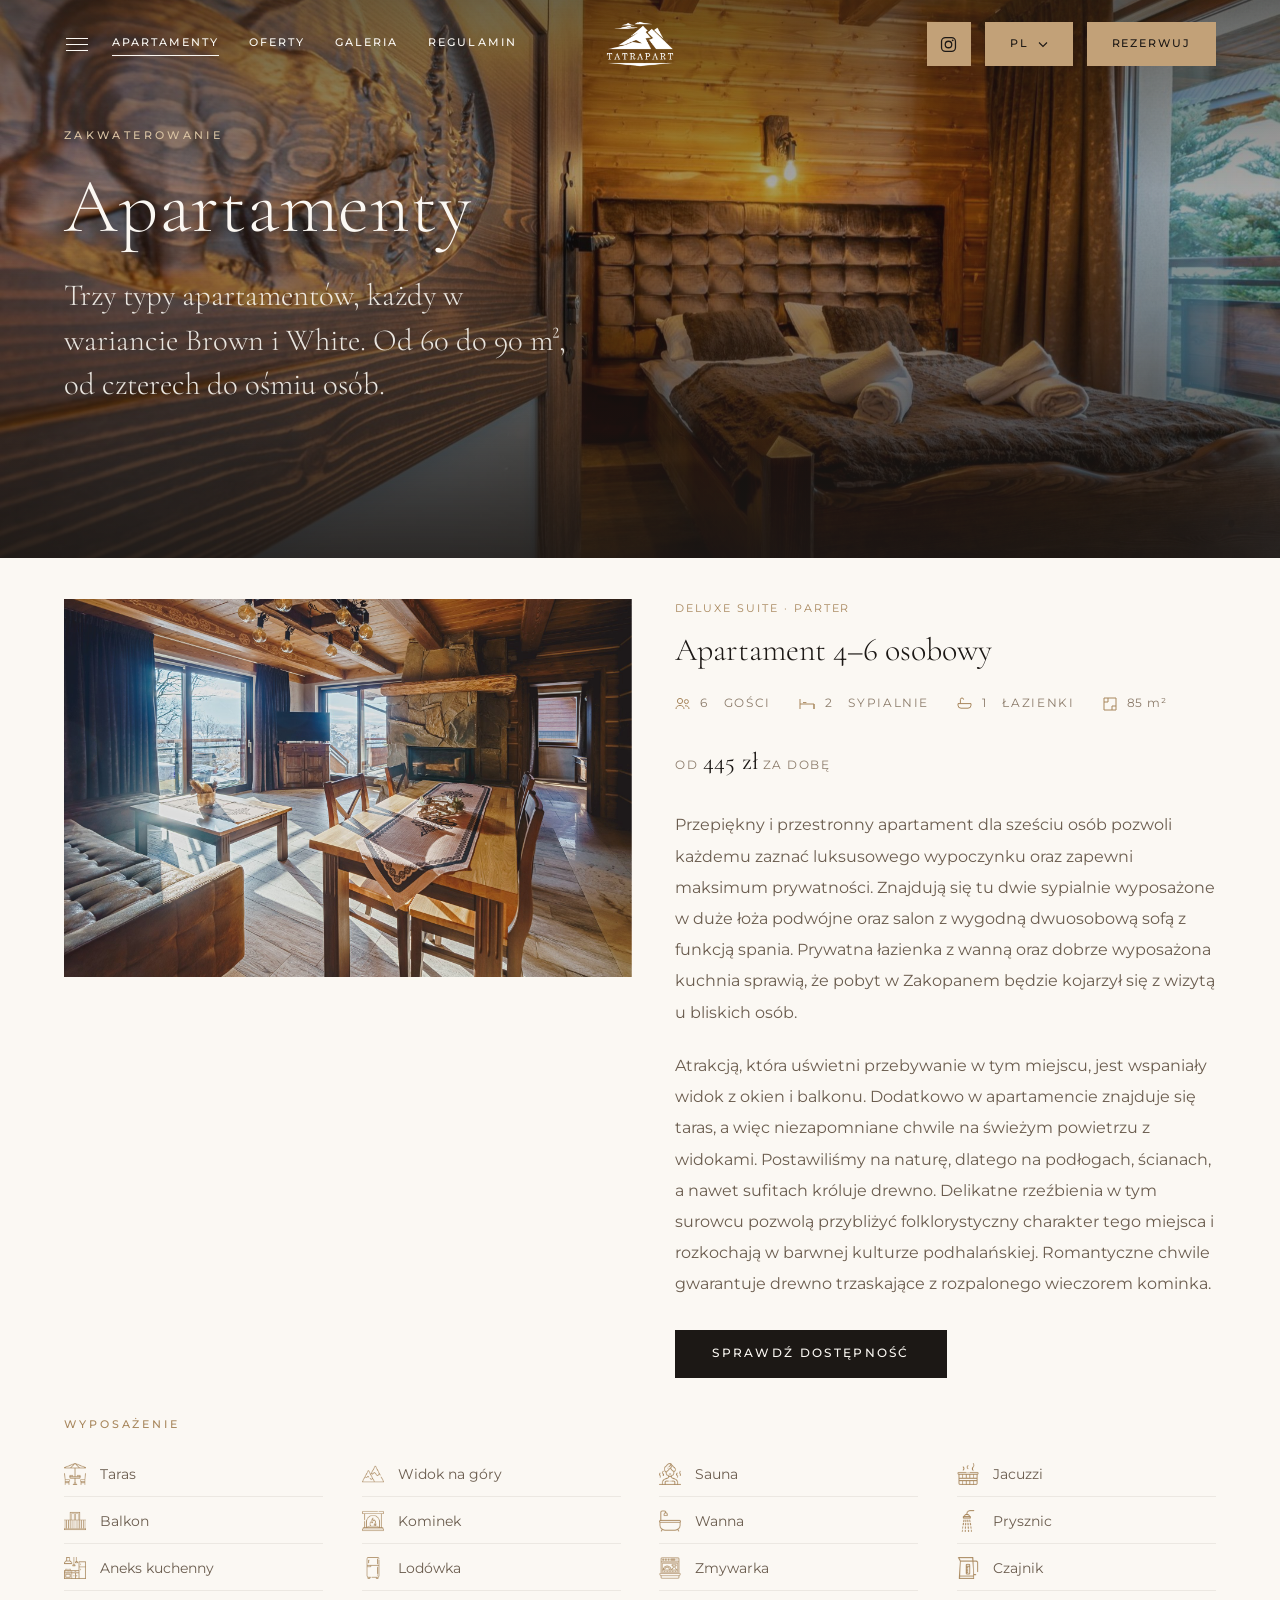
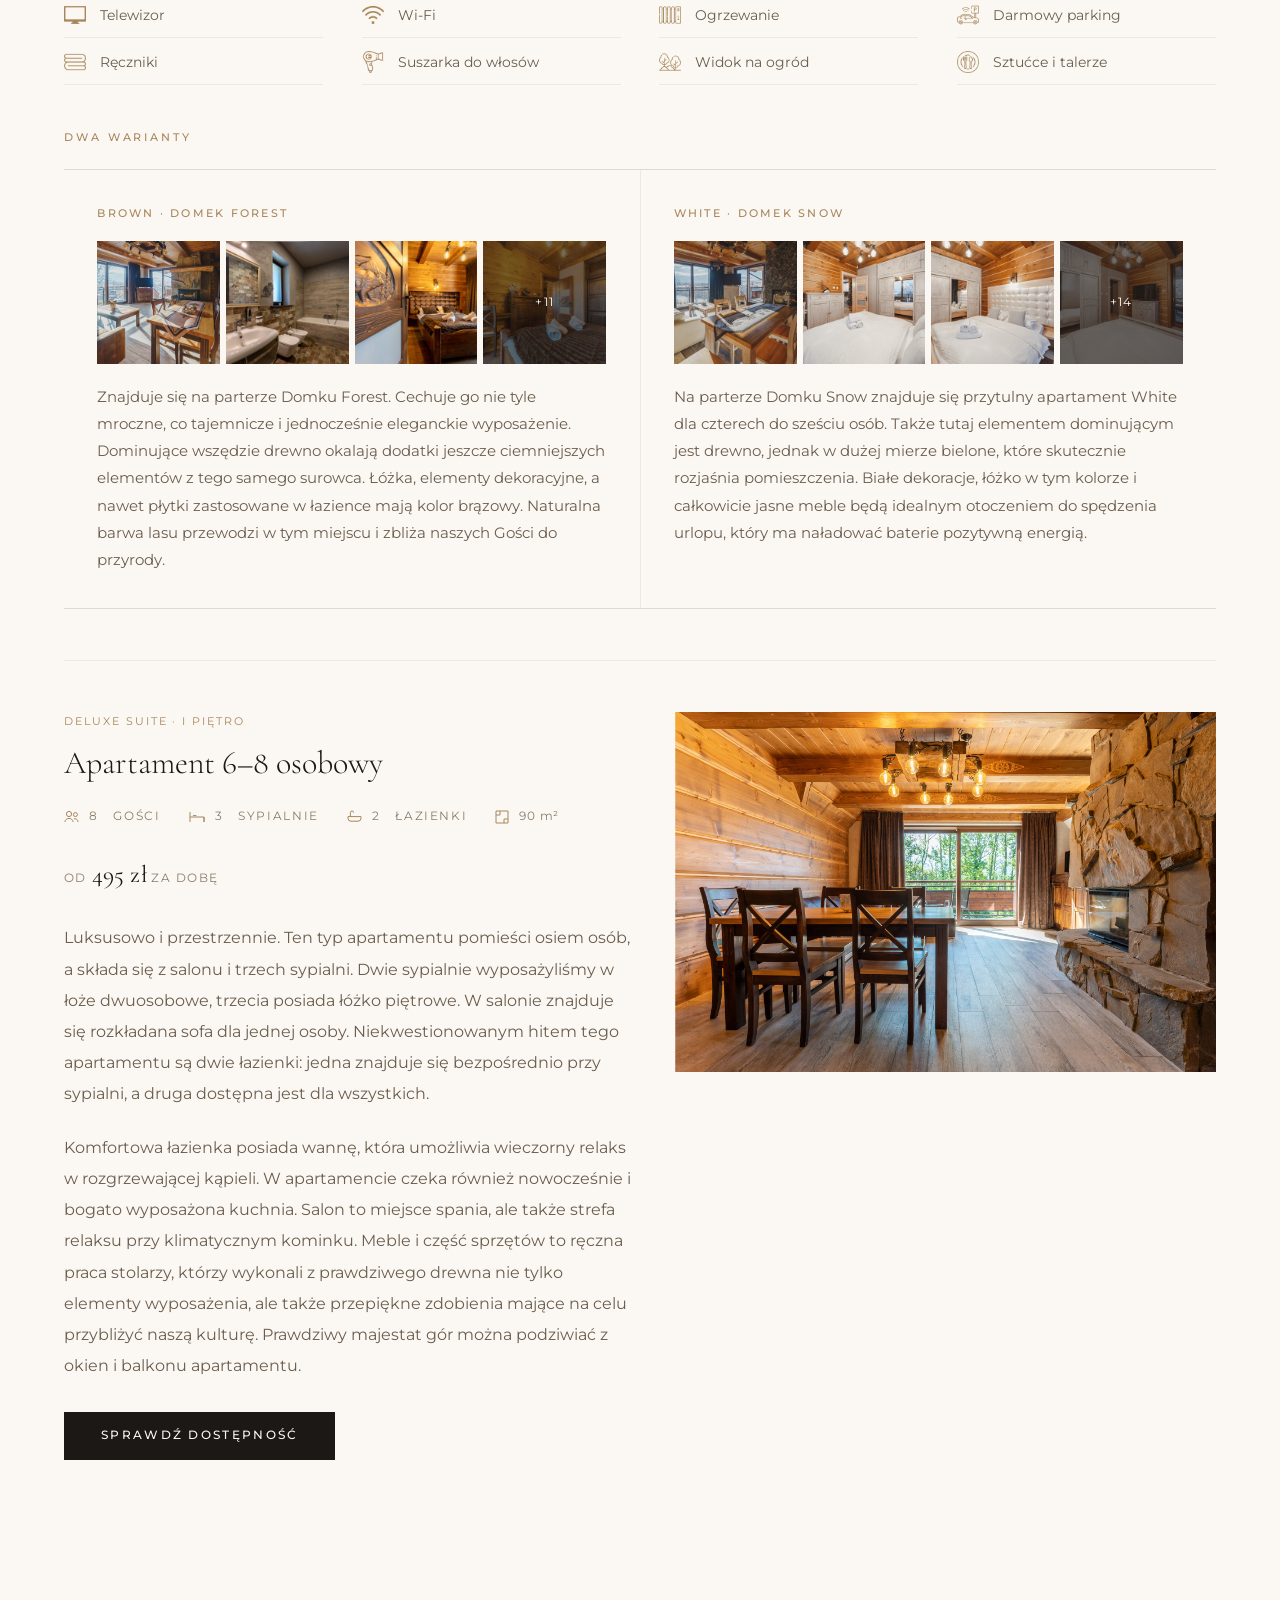
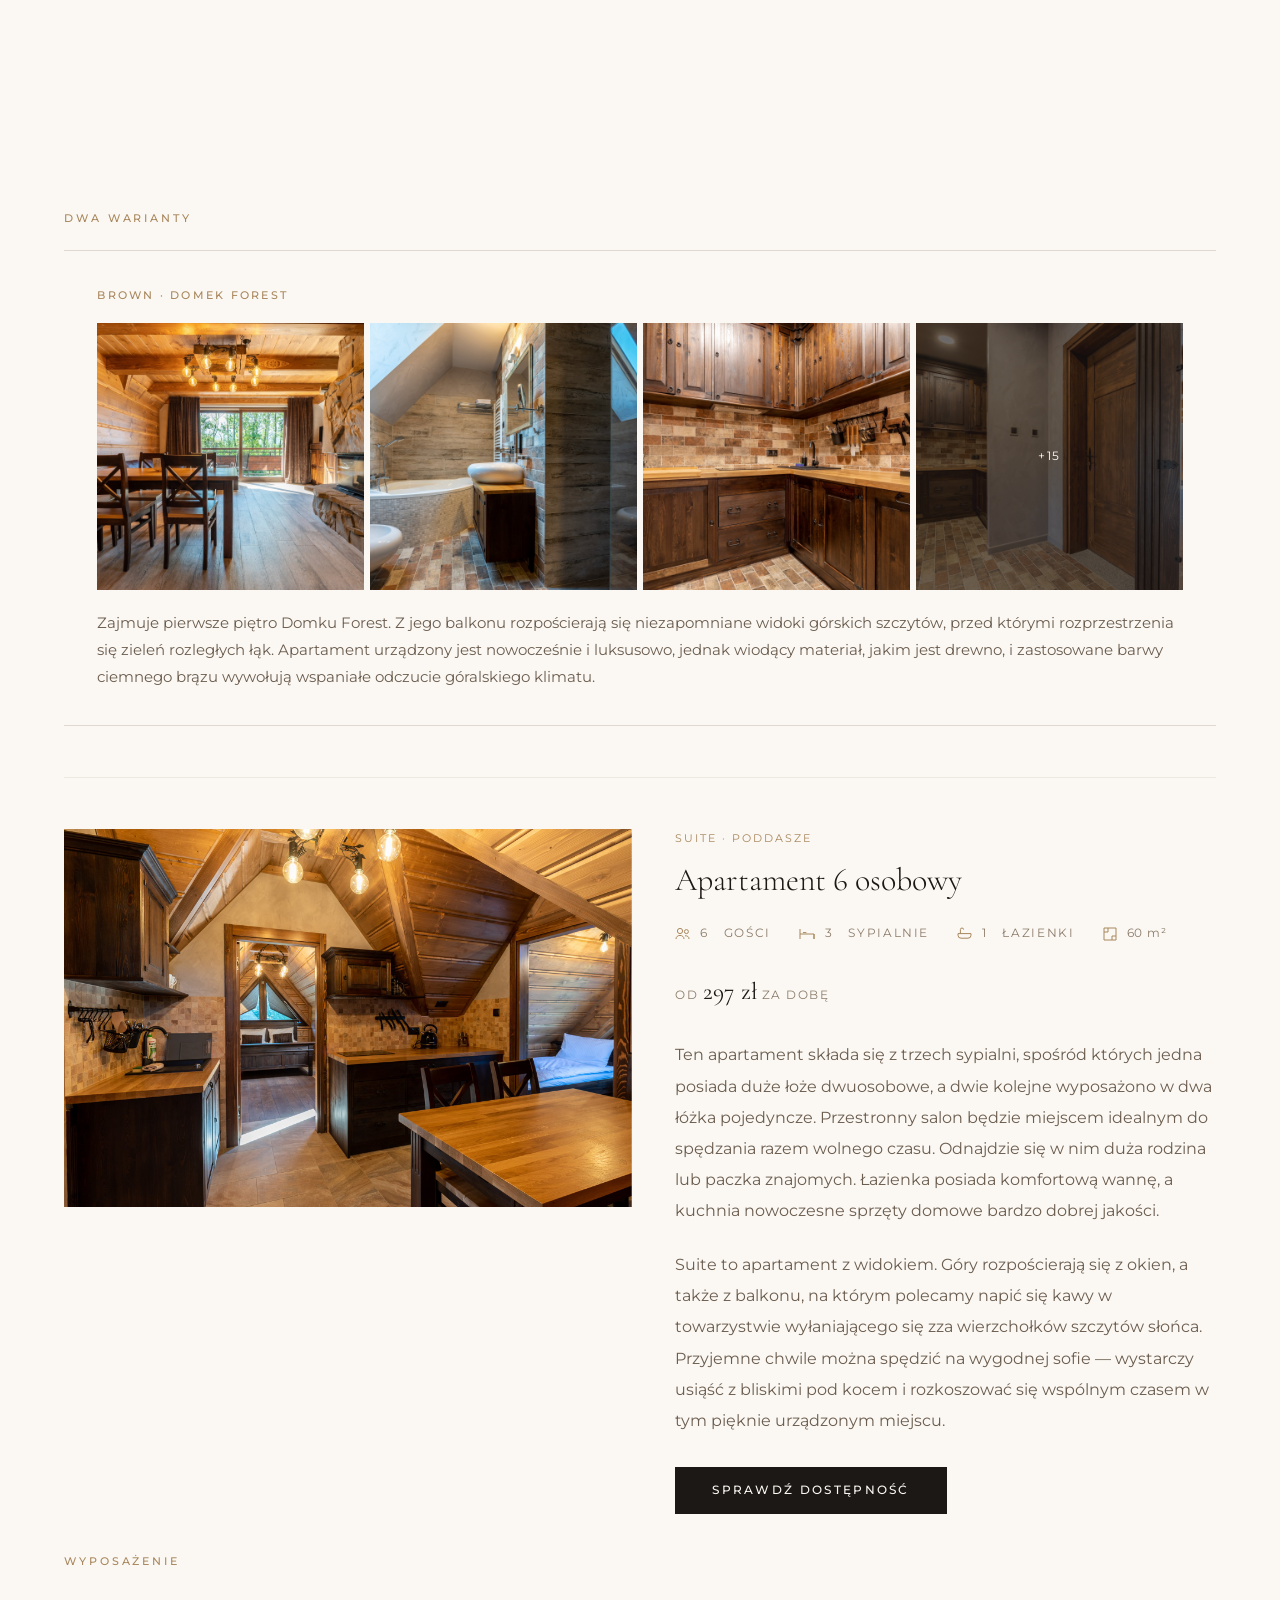
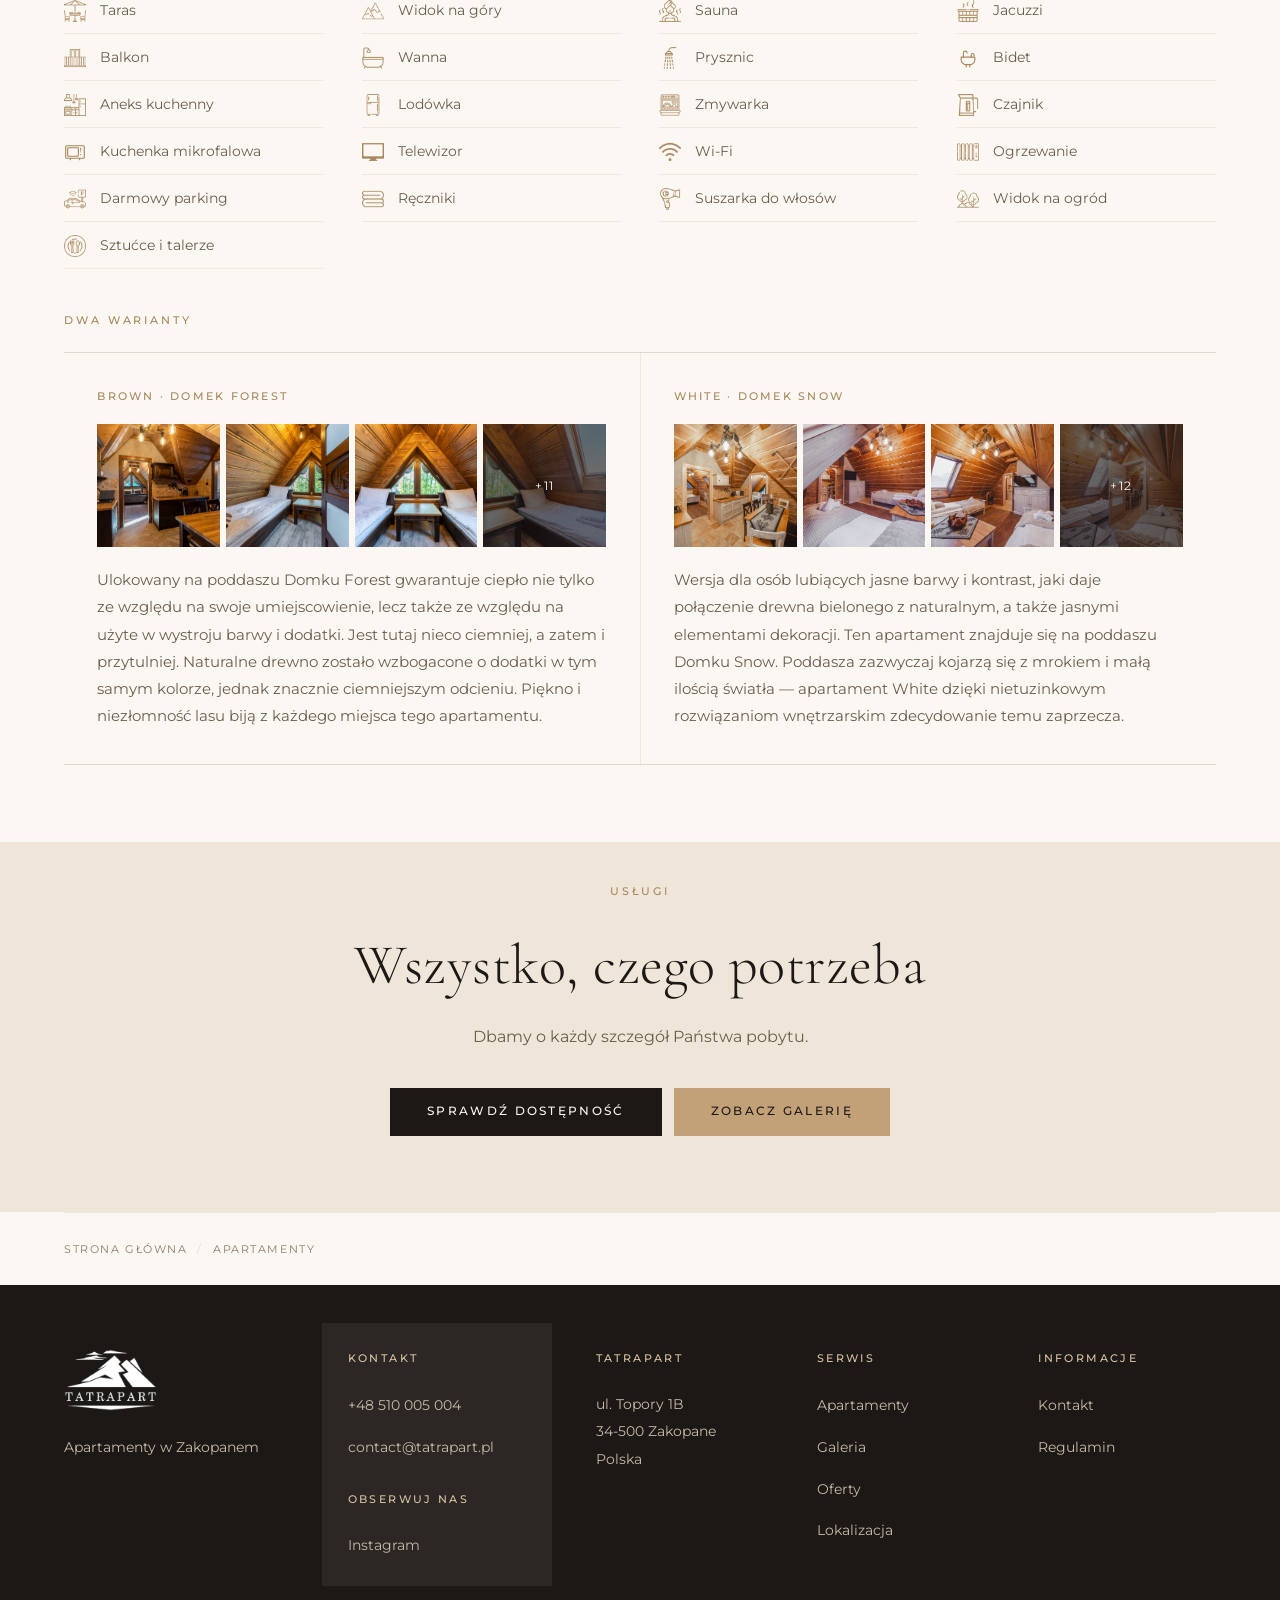
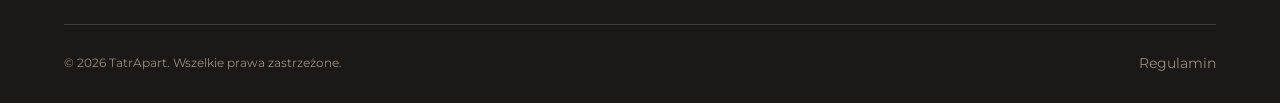
==== commit 476a9a9a: "Nowe zdjecia galerii i apartamentow, kompresja, piec apartamentow Galeria: 17 nowych zdjec (gallery-" ====
--- a/apartamenty.html
+++ b/apartamenty.html
@@ -4,7 +4,7 @@
 <meta charset="utf-8">
 <meta name="viewport" content="width=device-width, initial-scale=1">
 <title>Apartamenty — TatrApart Zakopane</title>
-<meta name="description" content="Dwa domki góralskie i sześć apartamentów w Zakopanem, przy ul. Topory 1B.">
+<meta name="description" content="Dwa domki góralskie i pięć apartamentów w Zakopanem, przy ul. Topory 1B.">
 <meta name="theme-color" content="#FBF8F3">
 
 <meta property="og:type" content="website">
--- a/assets/css/style.css
+++ b/assets/css/style.css
@@ -593,6 +593,76 @@
 
 .hero__actions { display: flex; flex-wrap: wrap; gap: 14px; align-items: center; }
 
+/* --- Panel wyboru dat w hero ---------------------------------------------
+   Jasna plyta z trzema polami, a tuz obok debowy przycisk — celowo w innym
+   kolorze niz plyta, zeby od razu rzucal sie w oczy. */
+.bookbox {
+  display: flex; flex-wrap: wrap; align-items: stretch;
+  gap: 14px;
+  max-width: 880px;
+}
+.bookbox__panel {
+  flex: 1 1 420px;
+  display: grid;
+  grid-template-columns: 1fr 1fr .8fr;
+  background: rgba(251, 248, 243, .95);
+  border: 1px solid rgba(251, 248, 243, .95);
+  box-shadow: 0 18px 46px rgba(28, 24, 21, .28);
+}
+.bookbox__field {
+  display: flex; flex-direction: column; justify-content: center;
+  gap: 5px;
+  padding: 13px clamp(14px, 1.6vw, 20px);
+  border-right: 1px solid var(--cream);
+  cursor: pointer;
+  min-width: 0;
+}
+.bookbox__field:last-child { border-right: 0; }
+.bookbox__label {
+  font-size: .6rem; letter-spacing: .20em; text-transform: uppercase;
+  color: var(--muted);
+}
+.bookbox__input {
+  width: 100%;
+  border: 0; background: transparent; padding: 0;
+  font-family: inherit; font-size: .95rem; color: var(--ink);
+  /* Jednakowa wysokosc pol daty i listy osob — bez tego podpisy
+     nad nimi staja na roznych wysokosciach. */
+  height: 1.55em; line-height: 1.55;
+  cursor: pointer;
+}
+.bookbox__input:focus { outline: 0; }
+.bookbox__field:focus-within { background: var(--milk-2); }
+/* Ikona kalendarza w debowym odcieniu zamiast domyslnej szarej */
+.bookbox__input::-webkit-calendar-picker-indicator { opacity: .55; cursor: pointer; }
+.bookbox__input::-webkit-calendar-picker-indicator:hover { opacity: 1; }
+
+/* Kolor bierze z .btn--oak — celowo inny niz jasna plyta obok. */
+.bookbox__go {
+  flex: 0 0 auto;
+  /* Na szerokim ekranie wysokosc bierze sie z rozciagniecia obok plyty,
+     na telefonie przycisk stoi sam i musi miec wlasne odstepy. */
+  padding: 17px clamp(26px, 3.4vw, 44px);
+  box-shadow: 0 18px 46px rgba(28, 24, 21, .28);
+}
+.bookbox__error {
+  flex: 1 1 100%;
+  margin: 0;
+  font-size: .78rem; color: var(--milk);
+  background: rgba(28, 24, 21, .62);
+  padding: 8px 14px;
+}
+
+@media (max-width: 720px) {
+  .bookbox { gap: 12px; }
+  .bookbox__panel { flex: 1 1 100%; grid-template-columns: 1fr 1fr; }
+  .bookbox__field--guests {
+    grid-column: 1 / -1;
+    border-right: 0; border-top: 1px solid var(--cream);
+  }
+  .bookbox__go { flex: 1 1 100%; }
+}
+
 .hero__scroll {
   position: absolute;
   right: var(--gutter);
@@ -1144,6 +1214,38 @@
 }
 .facts .v { font-size: .68rem; letter-spacing: .20em; text-transform: uppercase; color: var(--muted); }
 
+/* --- Ramka z ocenami -----------------------------------------------------
+   Ten sam ksztalt co ramka z liczbami, tylko trzy kafelki zamiast czterech.
+   Kazdy jest odnosnikiem do serwisu, z ktorego pochodzi ocena. */
+/* Na telefonie oceny ida jedna pod druga, potem 2 + 1, na koncu trzy obok siebie */
+.facts--ratings { grid-template-columns: 1fr; }
+@media (min-width: 560px) {
+  .facts--ratings { grid-template-columns: repeat(2, 1fr); }
+  .facts--ratings .rating:last-child { grid-column: 1 / -1; }
+}
+@media (min-width: 720px) {
+  .facts--ratings { grid-template-columns: repeat(3, 1fr); }
+  .facts--ratings .rating:last-child { grid-column: auto; }
+}
+.facts--ratings .rating {
+  background: var(--milk);
+  padding: clamp(24px, 3vw, 40px);
+  display: block;
+  color: inherit; text-decoration: none;
+  transition: background-color .4s var(--ease);
+}
+a.rating:hover, a.rating:focus-visible { background: var(--milk-2); }
+.facts--ratings .k { margin-bottom: 10px; }
+.rating__max {
+  font-size: .42em; letter-spacing: .04em; color: var(--muted);
+  margin-left: 2px;
+}
+.rating__count {
+  margin-top: 7px;
+  font-size: .72rem; color: var(--muted); letter-spacing: .02em;
+}
+
+
 /* ----------------------------------------------- 22. LISTA APARTAMENTOW */
 .apt-row {
   padding-block: clamp(34px, 4vw, 64px);
@@ -1219,6 +1321,7 @@
   border-block: 1px solid var(--line-soft);
 }
 @media (min-width: 820px) { .variants__grid { grid-template-columns: 1fr 1fr; } }
+.variants__grid--single { grid-template-columns: 1fr !important; }
 .variant { background: var(--milk); padding: clamp(24px, 2.6vw, 36px); }
 .section--milk2 .variant { background: var(--milk-2); }
 .variant__name {
@@ -1258,7 +1361,7 @@
 
 /* Blok wyposazenia stoi pod dwiema kolumnami, wiec ma wlasny odstep */
 .apt-row__amenities { margin-top: clamp(26px, 3vw, 44px); }
-.apt-row__actions { display: flex; gap: 12px; flex-wrap: wrap; }
+.apt-row__actions { display: flex; gap: 12px; flex-wrap: wrap; margin-top: clamp(22px, 2.4vw, 32px); }
 
 .amenity {
   display: flex; align-items: center; gap: 14px;
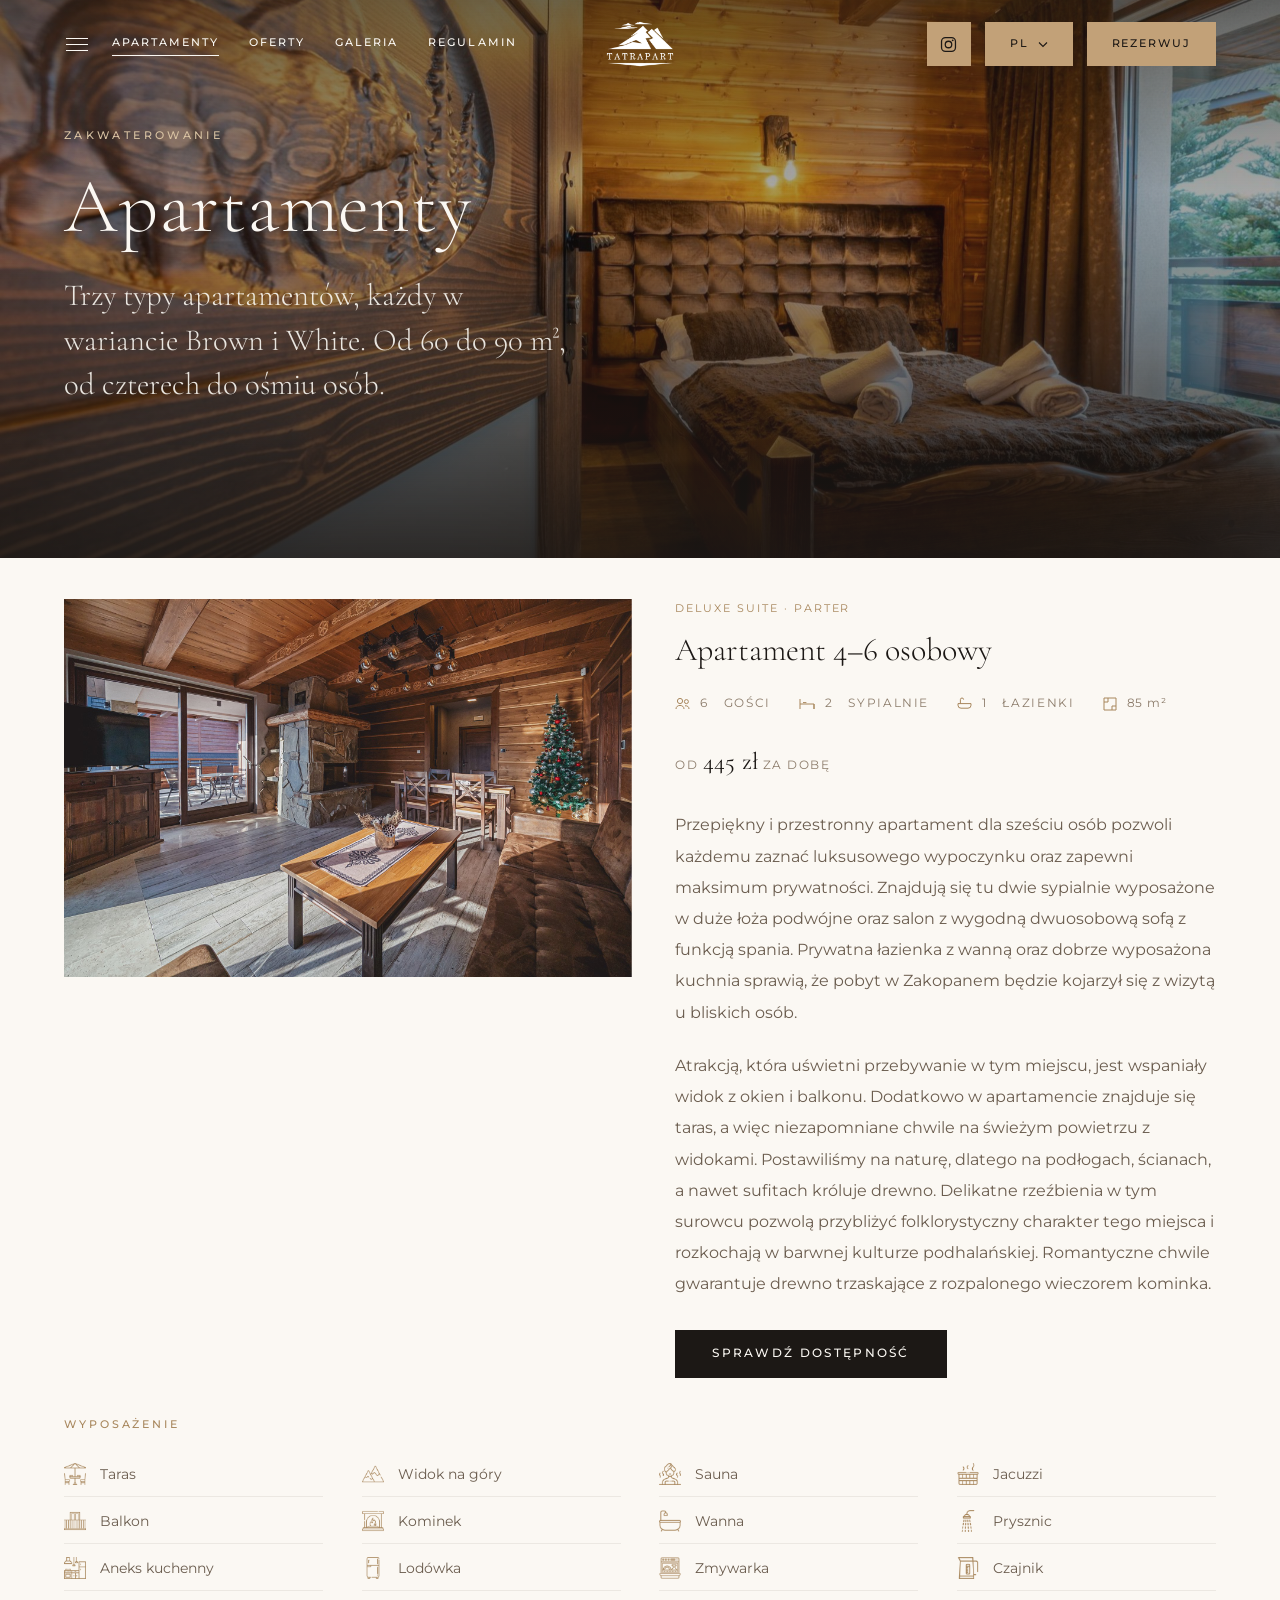
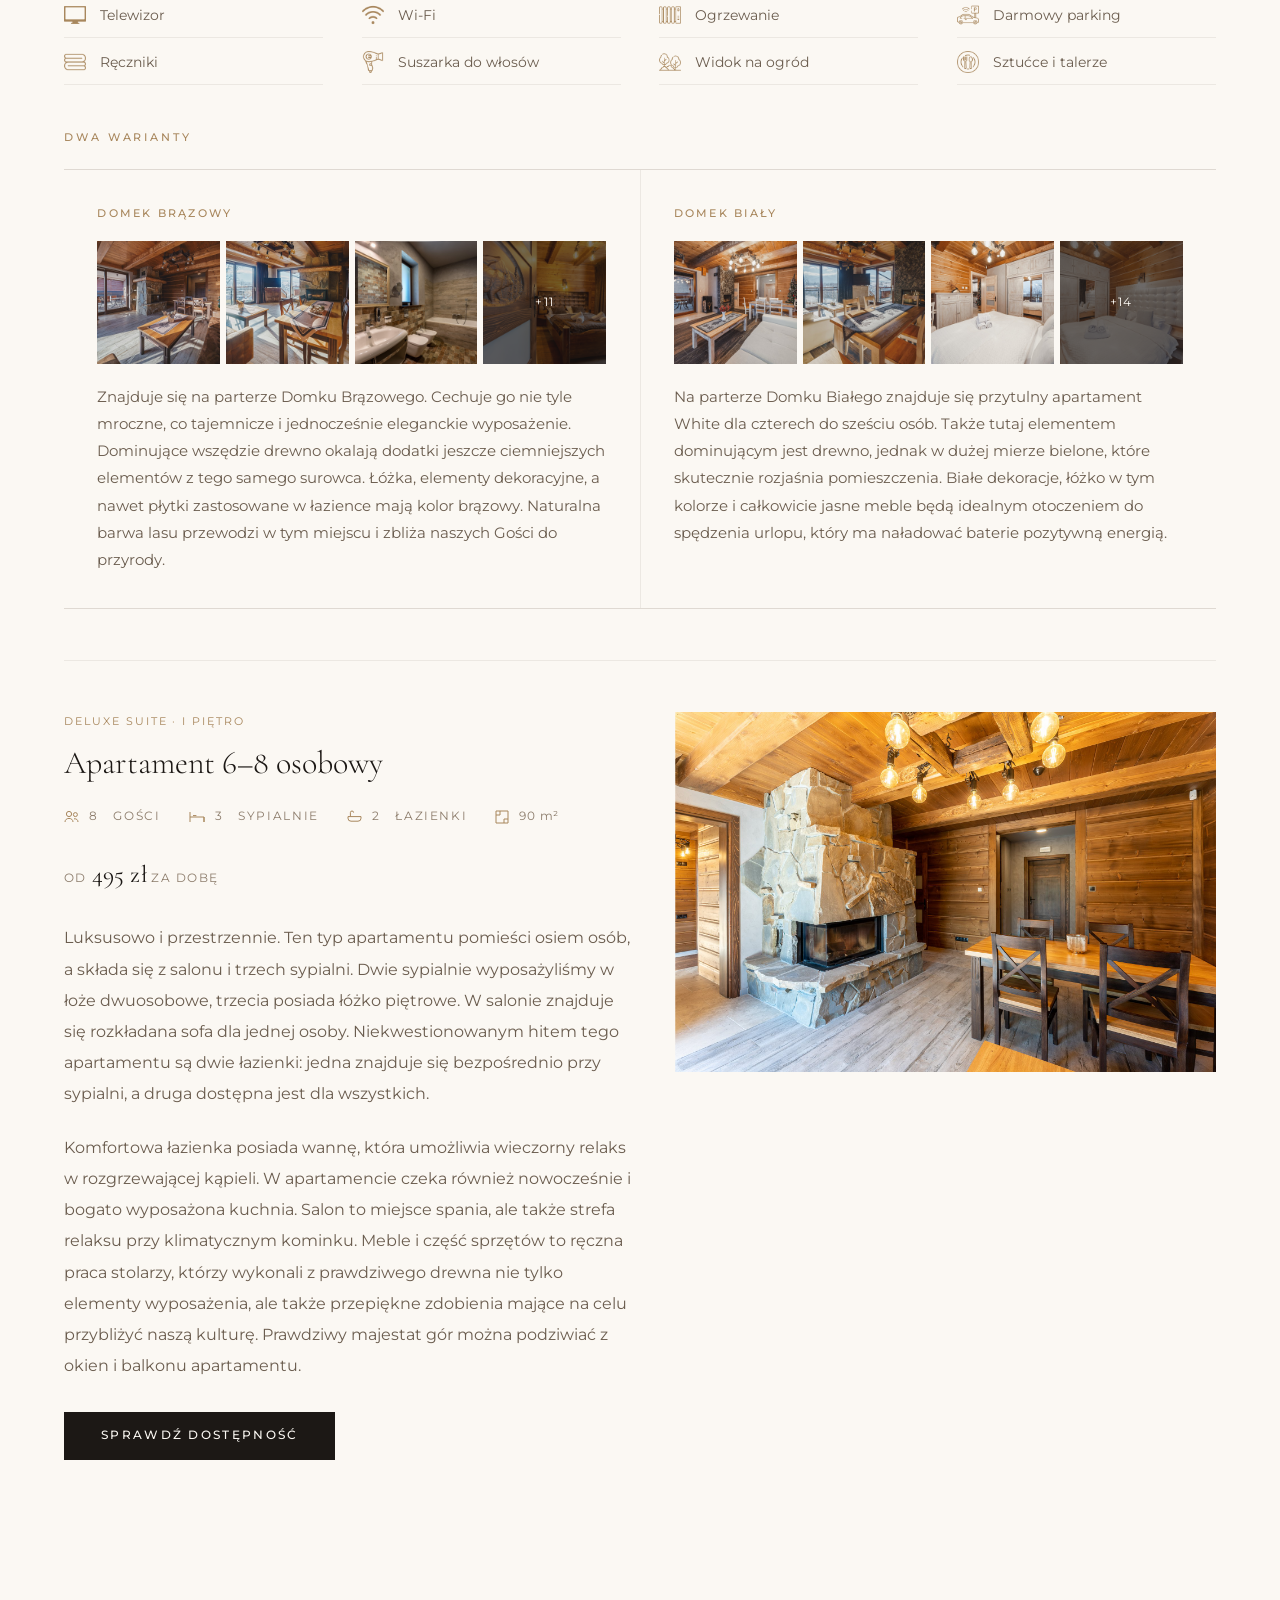
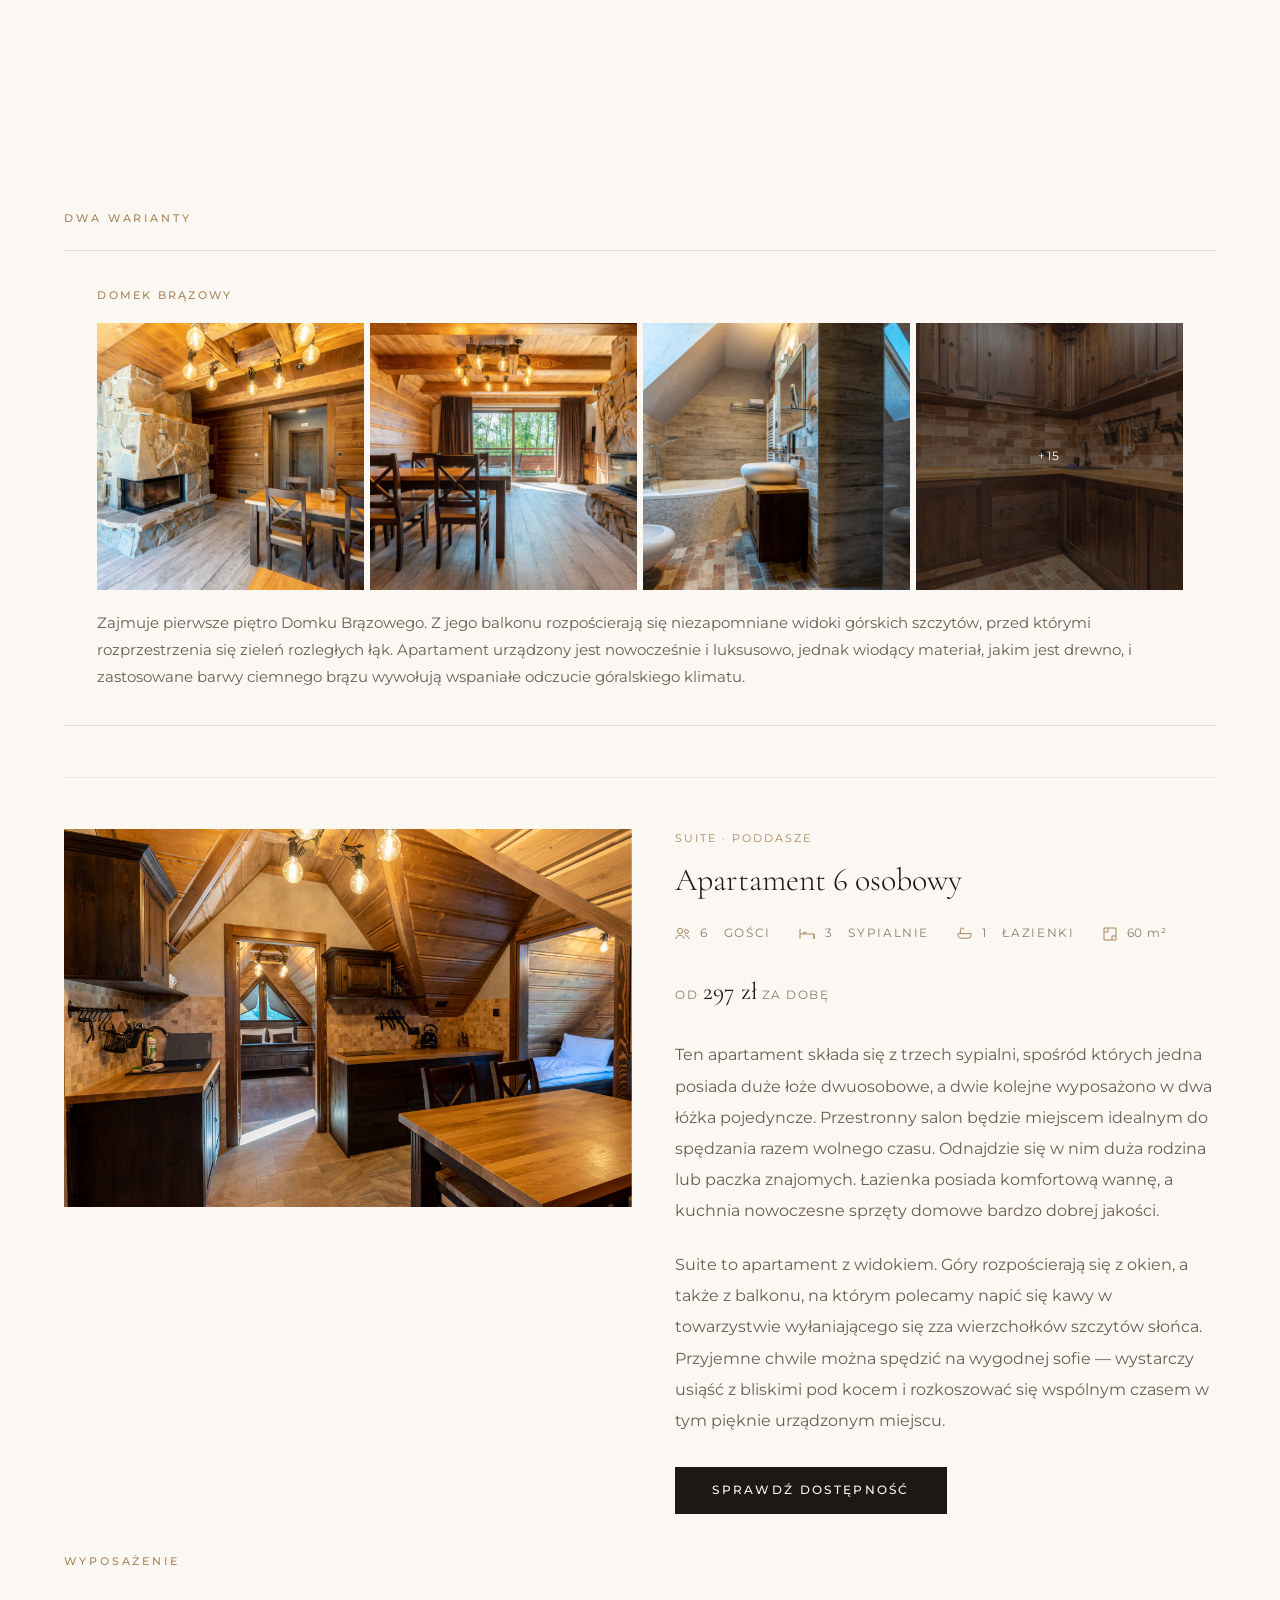
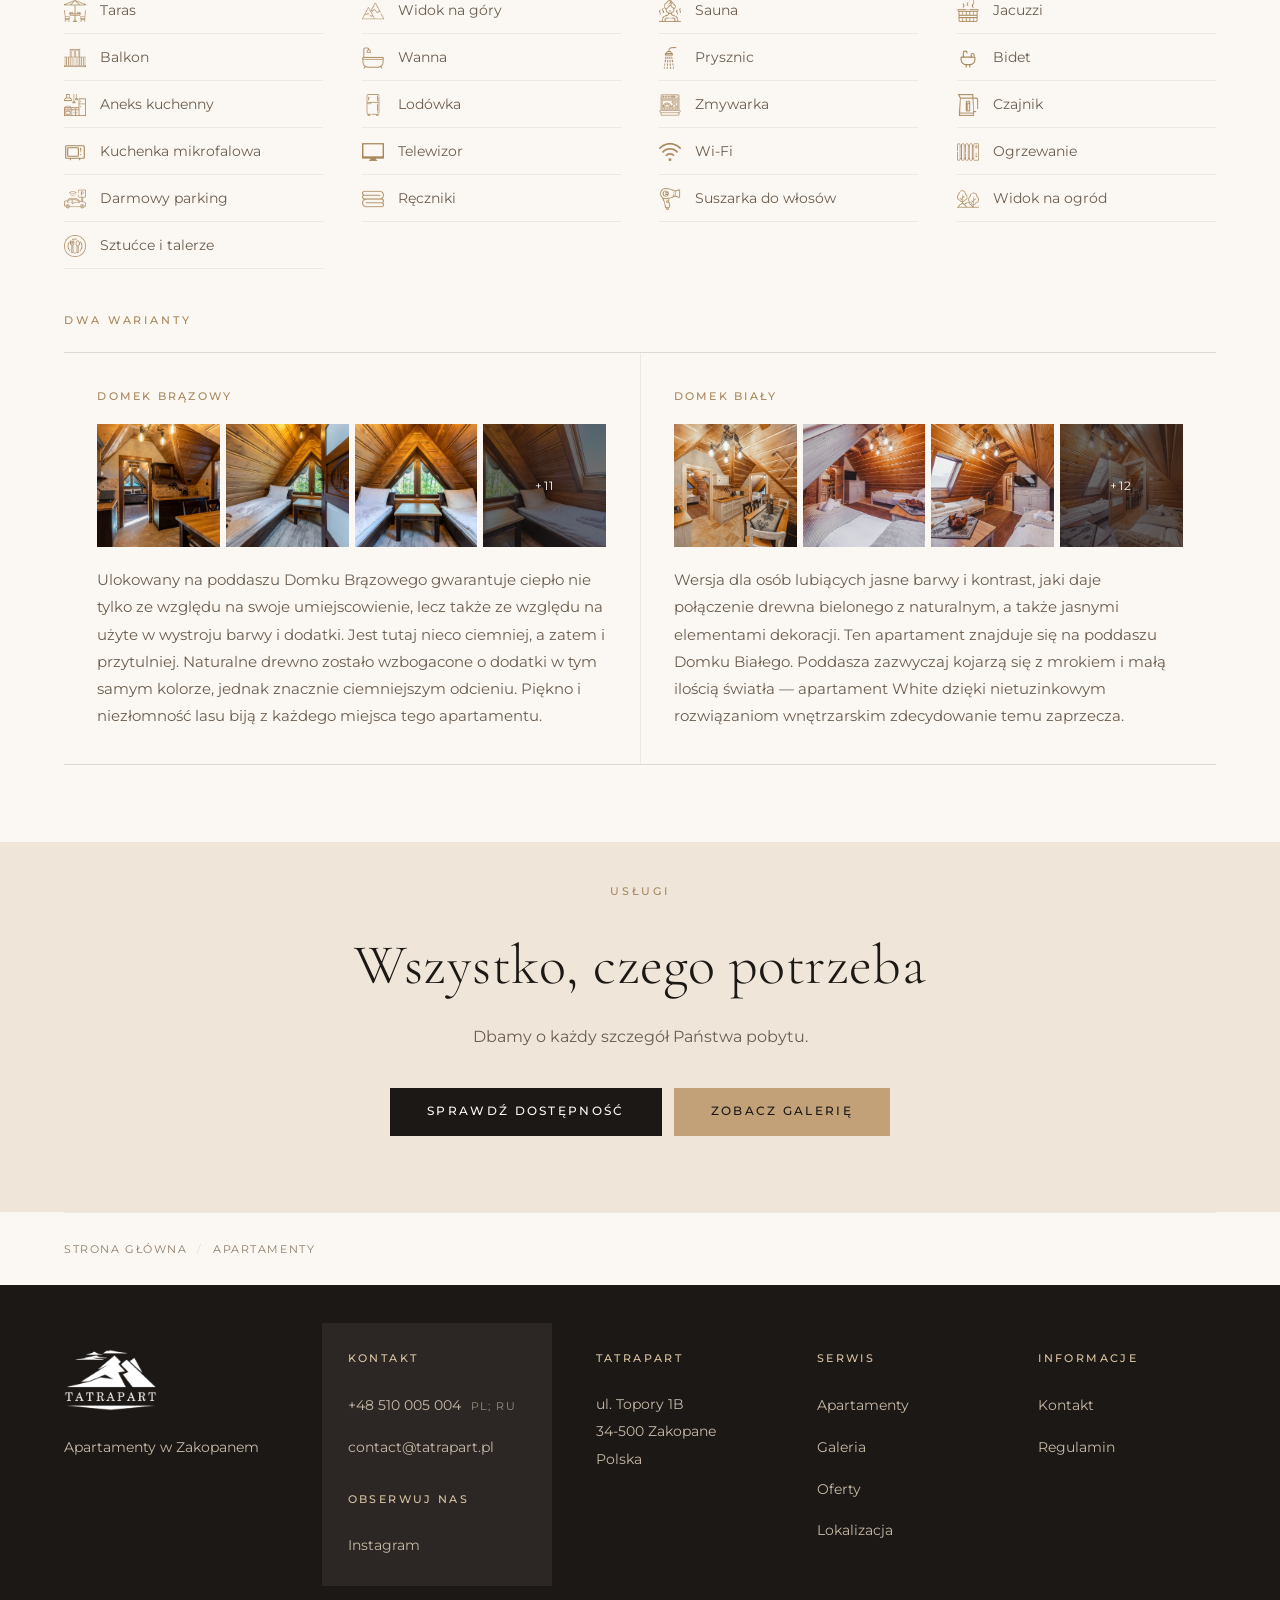
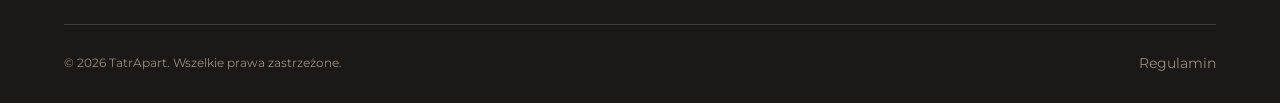
==== commit e23364cd: "Domek Brazowy i Bialy, zdjecia tytulowe, walidacja dat, odleglosci - Forest/Snow zmienione na Domek " ====
--- a/apartamenty.html
+++ b/apartamenty.html
@@ -179,7 +179,7 @@
       <div class="footer__contact">
         <h5 data-i18n="foot.contact">Kontakt</h5>
         <ul>
-          <li><a data-cfg-href="phone" href="#"><span data-cfg="phone">+48 510 005 004</span></a></li>
+          <li><a data-cfg-href="phone" href="#"><span data-cfg="phone">+48 510 005 004</span></a><span class="phone-langs">PL; RU</span></li>
           <li><a data-cfg-href="reservations" href="#"><span data-cfg="reservations">contact@tatrapart.pl</span></a></li>
         </ul>
         <h5 style="margin-top:28px" data-i18n="foot.follow">Obserwuj nas</h5>
--- a/assets/css/style.css
+++ b/assets/css/style.css
@@ -653,6 +653,22 @@
   padding: 8px 14px;
 }
 
+/* Brak dat, a Gosc klika „Sprawdz dostepnosc" — zamiast wysylac go do
+   Hotresa z pustym terminem, cala plyta obrysowuje sie na moment na
+   czerwono i zostaje na stronie. Klasa znika po chwili, a obrys
+   scieraja plynnie przejscia ponizej. */
+.bookbox__panel,
+.bookbox__field { transition: border-color .45s ease, box-shadow .45s ease; }
+.bookbox.is-invalid .bookbox__panel {
+  border-color: #A3402F;
+  box-shadow: 0 0 0 2px rgba(163, 64, 47, .55), 0 18px 46px rgba(28, 24, 21, .28);
+  transition-duration: .12s;
+}
+.bookbox.is-invalid .bookbox__field { border-right-color: rgba(163, 64, 47, .32); }
+@media (max-width: 720px) {
+  .bookbox.is-invalid .bookbox__field--guests { border-top-color: rgba(163, 64, 47, .32); }
+}
+
 @media (max-width: 720px) {
   .bookbox { gap: 12px; }
   .bookbox__panel { flex: 1 1 100%; grid-template-columns: 1fr 1fr; }
@@ -1031,12 +1047,7 @@
 .lightbox__thumb.is-active { opacity: 1; border-color: var(--oak-light); }
 .lightbox__thumb:hover { opacity: .8; }
 
-/* -------------------------------------------------------- 15. NEWSLETTER */
-.newsletter__grid {
-  display: grid; grid-template-columns: 1fr; gap: clamp(28px, 4vw, 70px);
-}
-@media (min-width: 960px) { .newsletter__grid { grid-template-columns: 1fr 1.1fr; align-items: start; } }
-
+/* ---------------------------------------------------------- 15. FORMULARZE */
 .field { position: relative; margin-bottom: 26px; }
 .field input, .field textarea, .field select {
   width: 100%;
@@ -1121,6 +1132,16 @@
 .footer a { transition: color .35s var(--ease); font-size: .90rem; }
 .footer a:hover { color: var(--milk); }
 .footer address { font-style: normal; font-size: .90rem; line-height: 1.9; }
+
+/* Jezyki, w ktorych odbieramy telefon — drobny dopisek tuz za numerem,
+   celowo mniejszy i bez podkreslenia, zeby nie udawal odnosnika. */
+.phone-langs {
+  margin-left: 10px;
+  font-size: .66rem; letter-spacing: .16em; text-transform: uppercase;
+  color: var(--muted);
+  white-space: nowrap;
+}
+.footer .phone-langs { color: rgba(198, 185, 168, .72); }
 
 .footer__legal {
   border-top: 1px solid var(--line-dark);
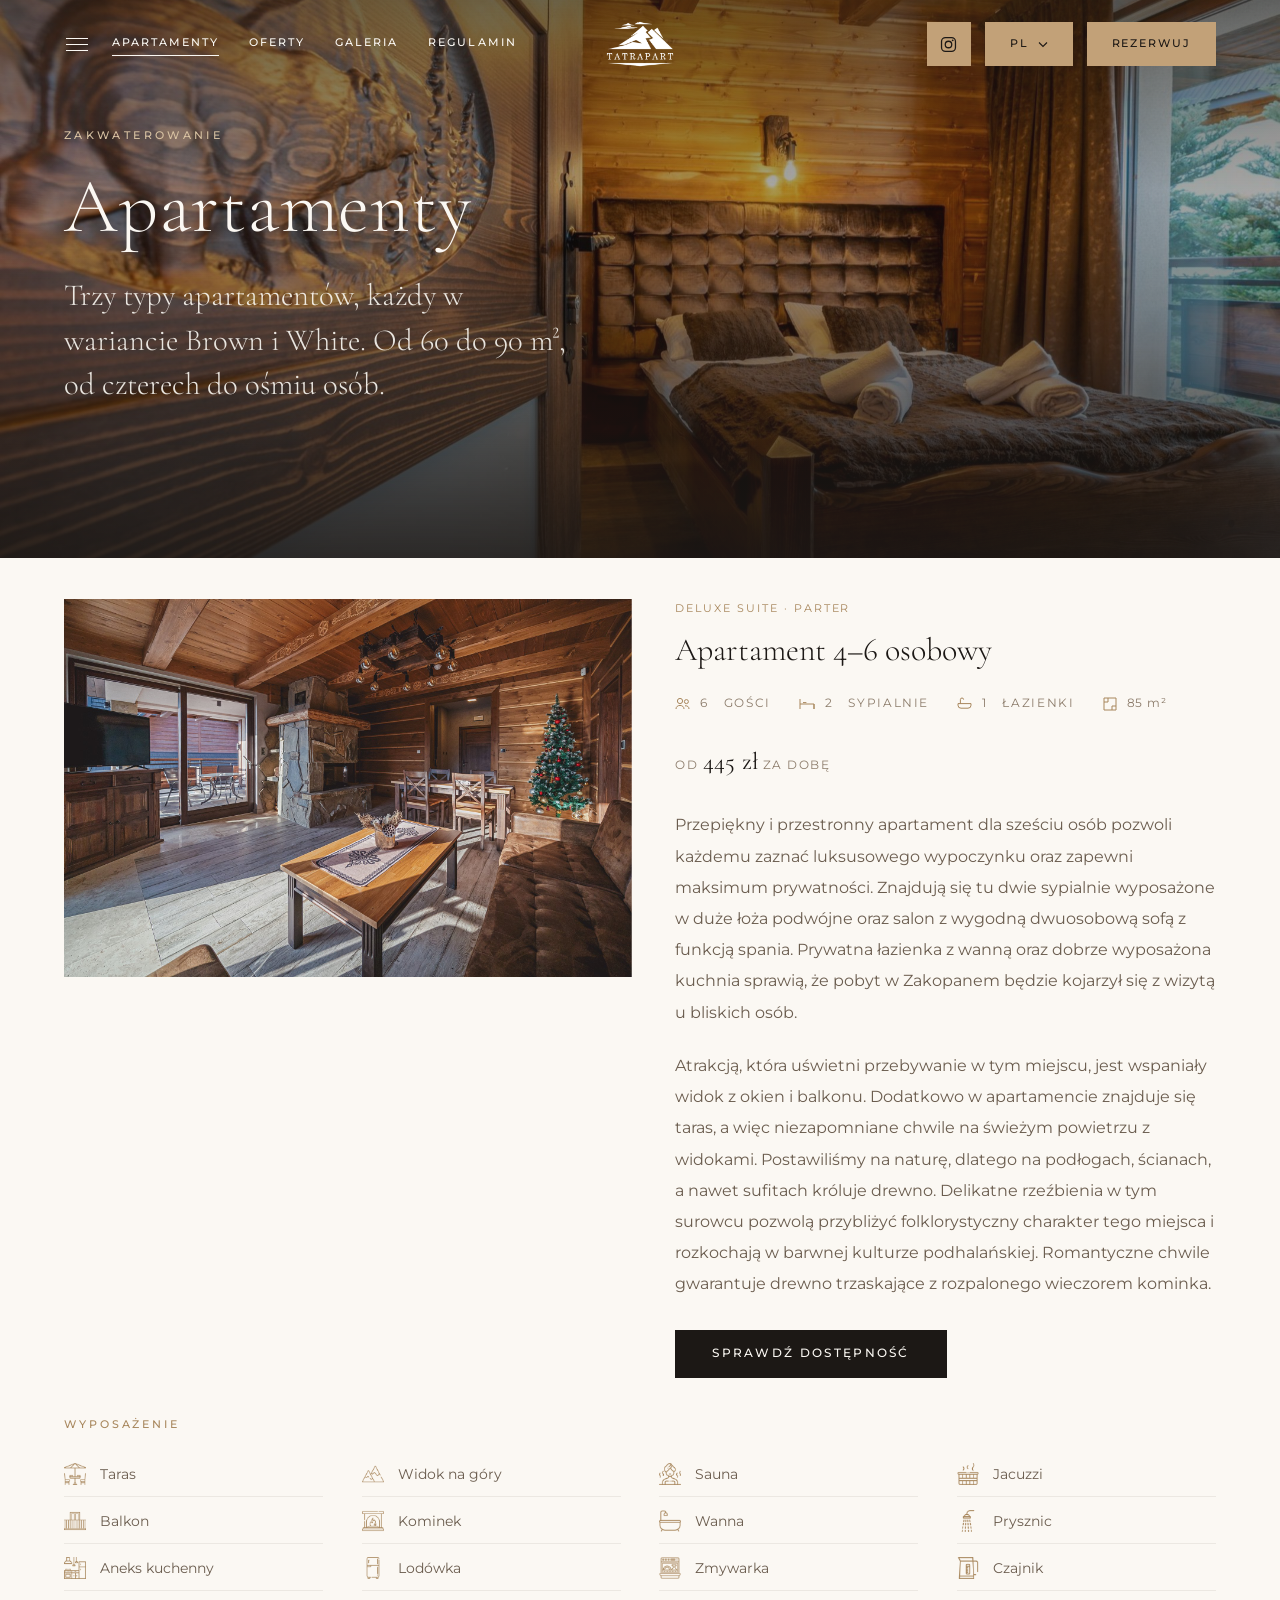
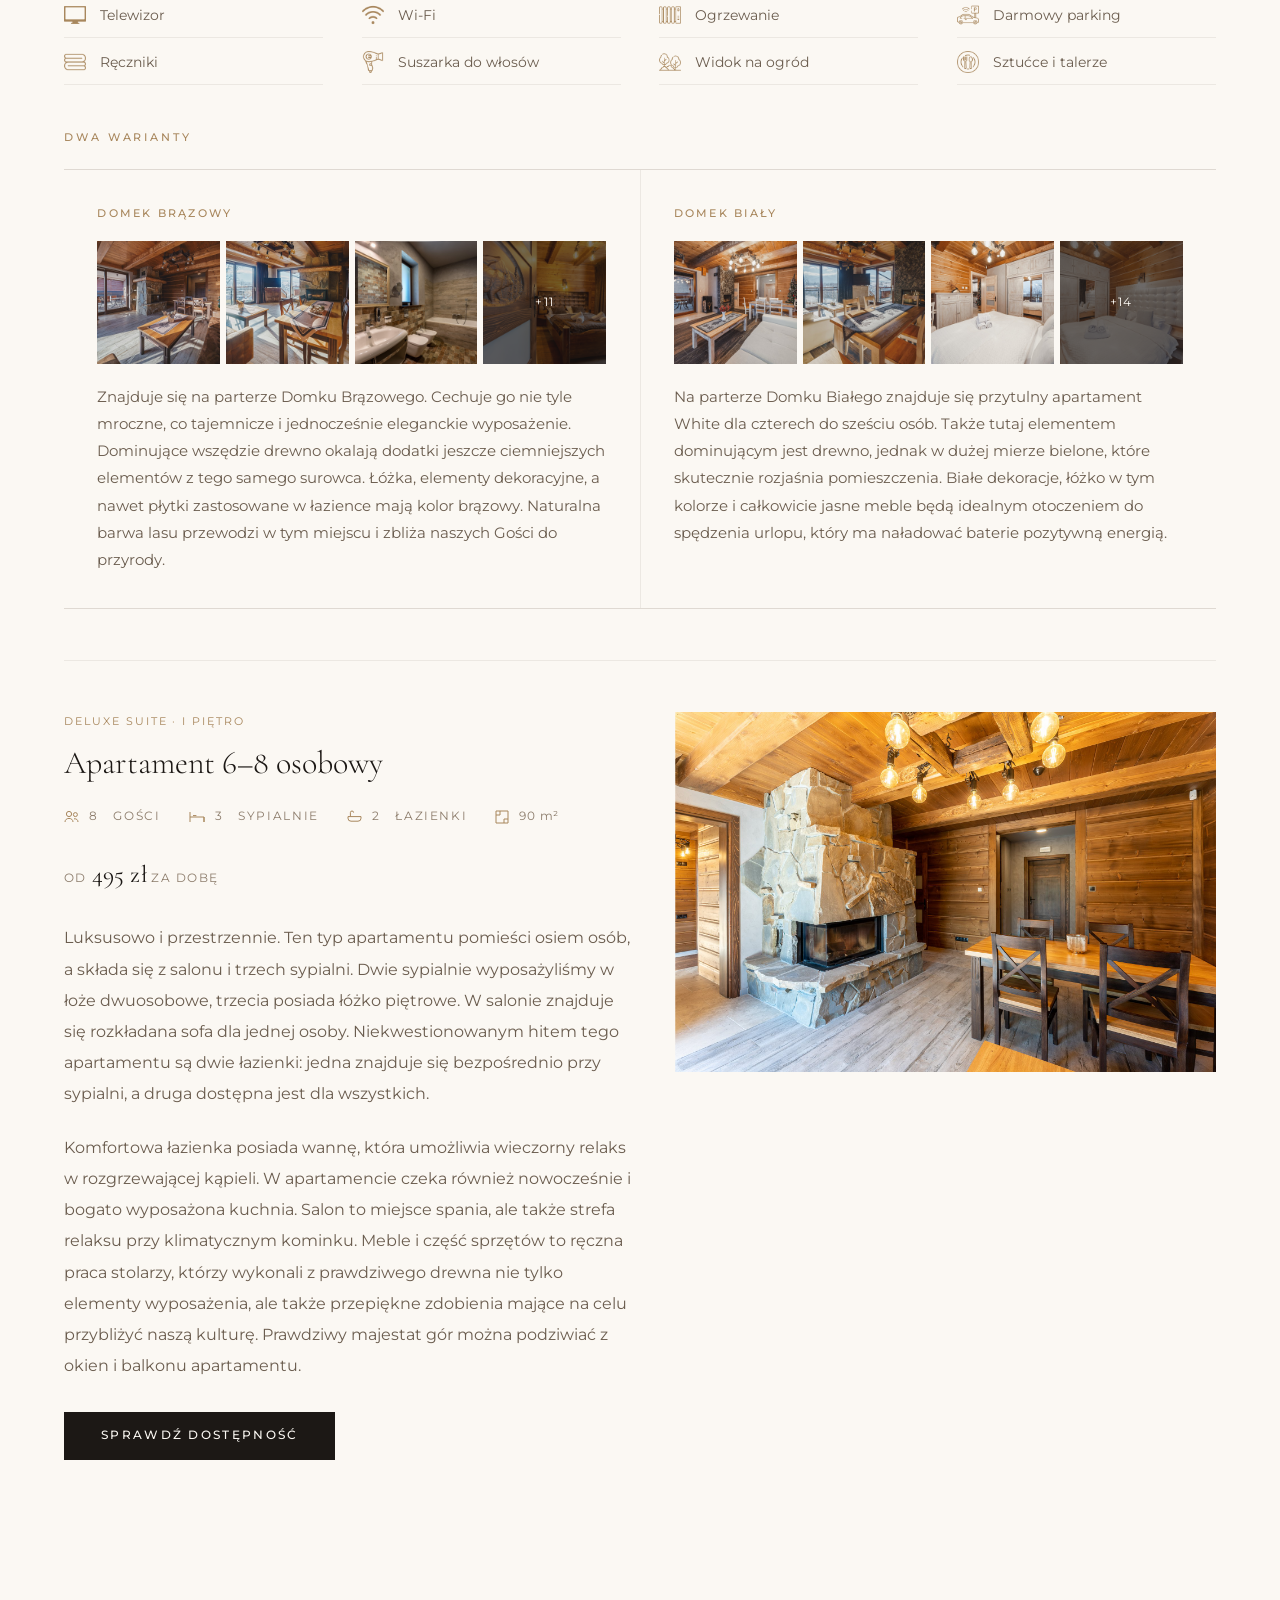
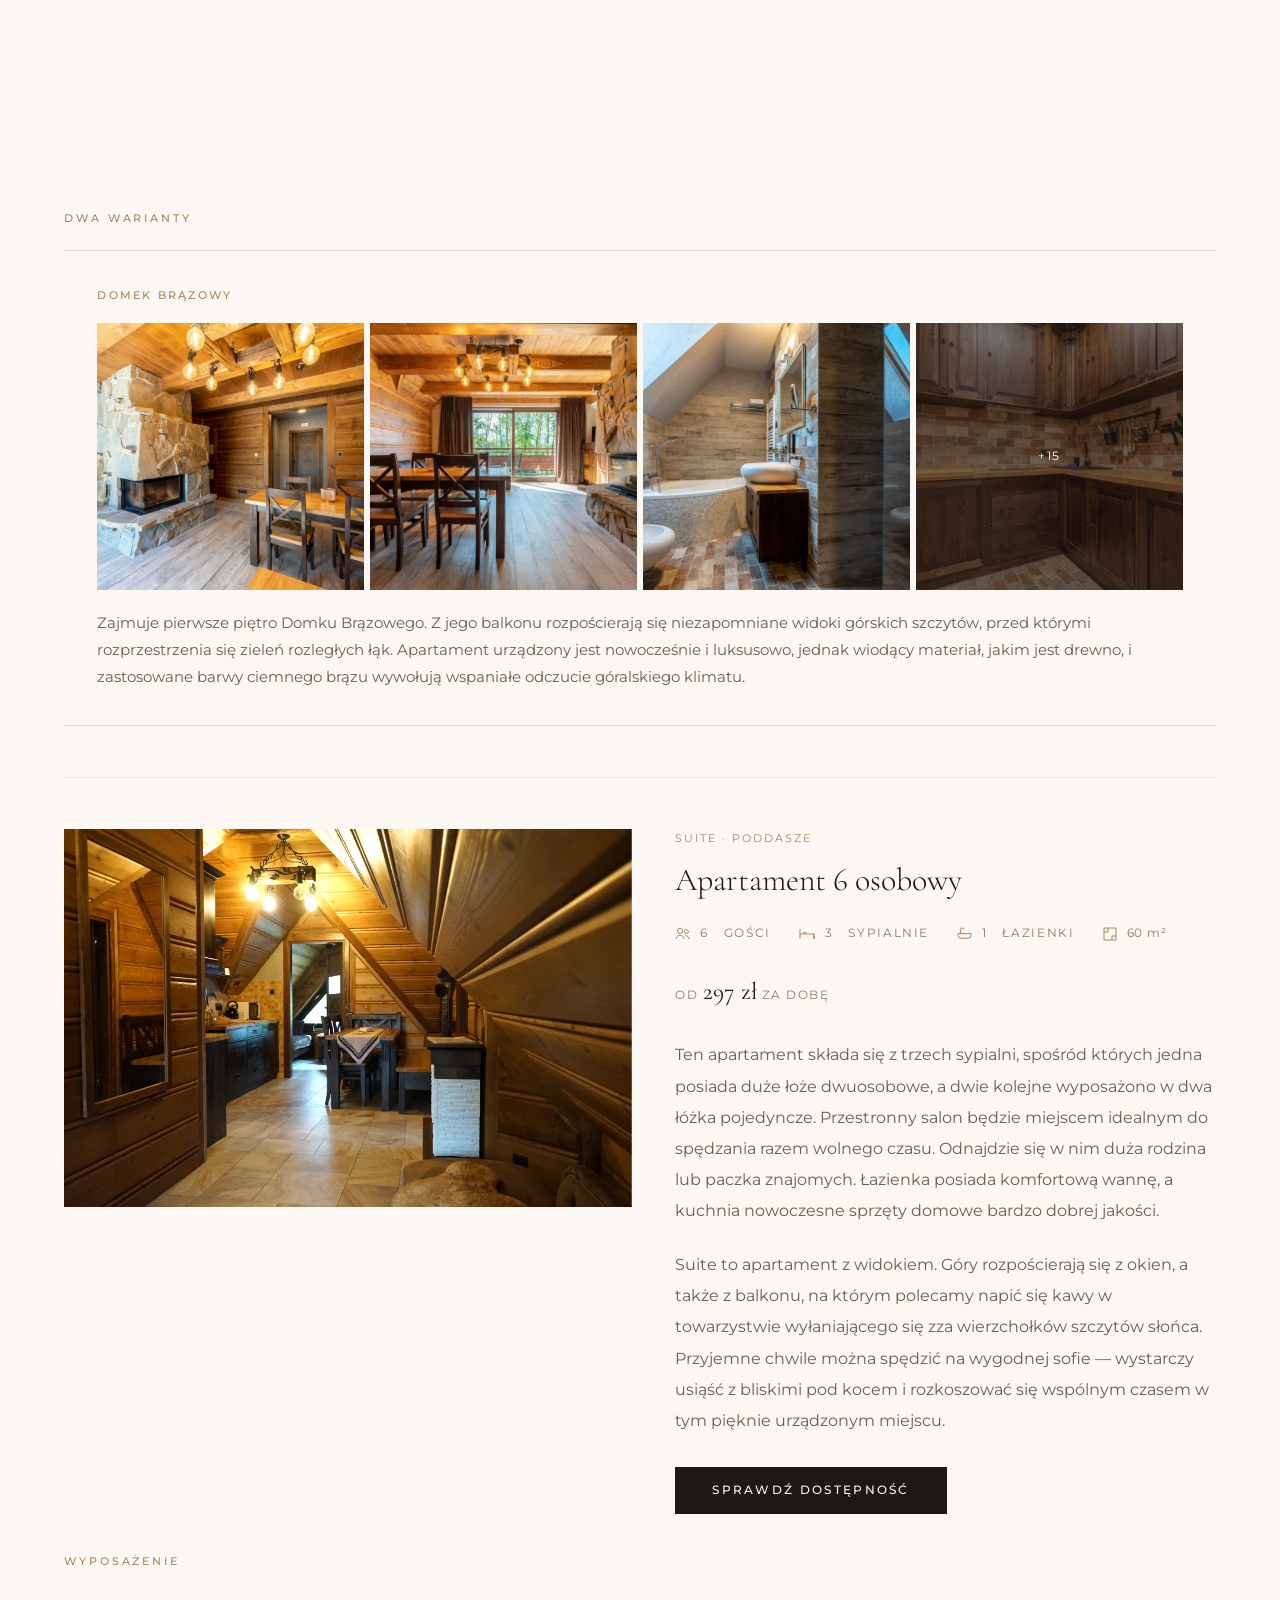
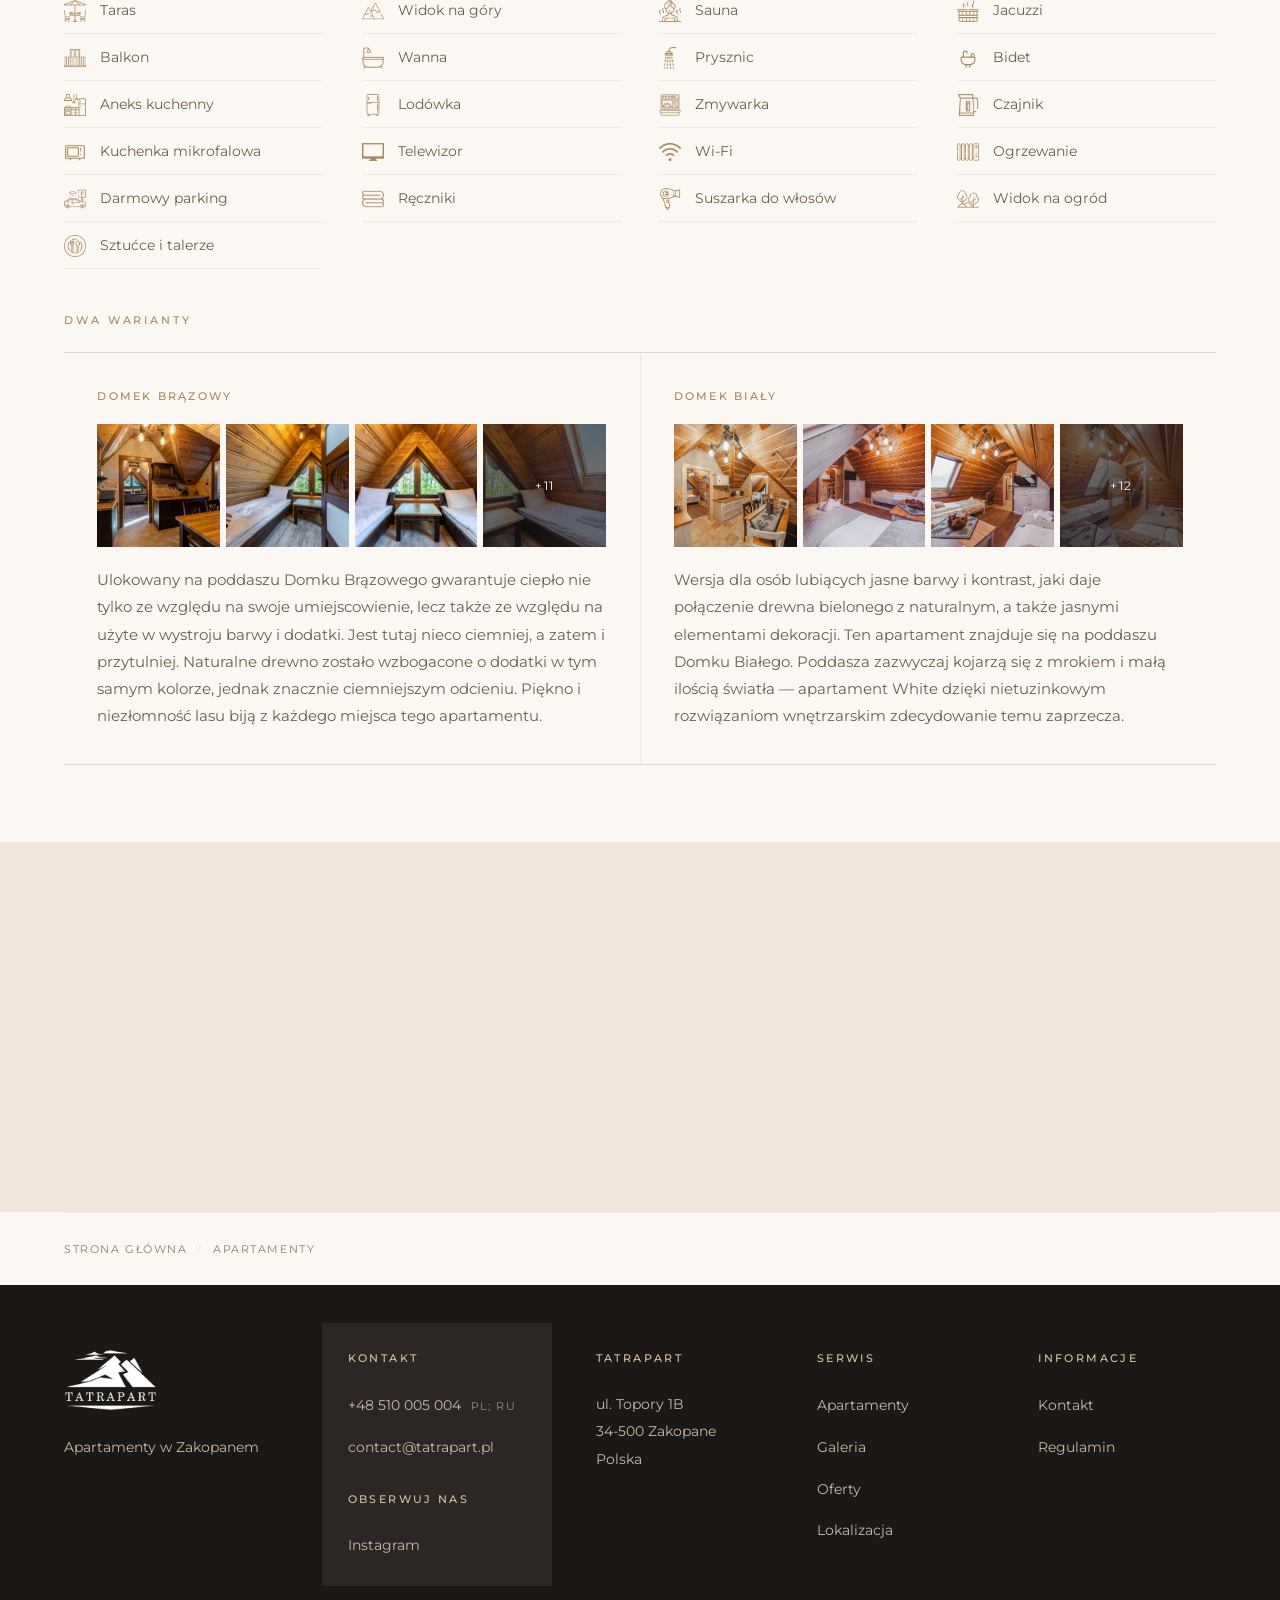
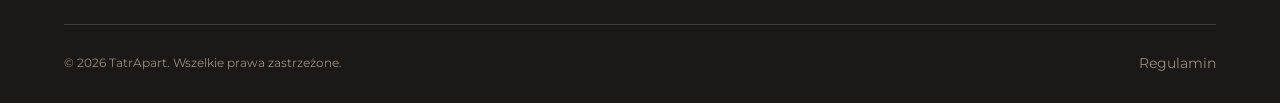
==== commit 929e601c: "Poprawki mobilne: logo w naglowku, strzalki galerii, nowe sciezki zdjec Naglowek na telefonie: logo " ====
--- a/apartamenty.html
+++ b/apartamenty.html
@@ -10,10 +10,10 @@
 <meta property="og:type" content="website">
 <meta property="og:site_name" content="TatrApart">
 <meta property="og:title" content="Apartamenty — TatrApart Zakopane">
-<meta property="og:image" content="assets/images/gallery-04.jpg">
+<meta property="og:image" content="assets/images/apartamenty/gallery/gallery-04.jpg">
 <meta name="twitter:card" content="summary_large_image">
 
-<link rel="icon" href="assets/images/logo-tatrapart.png">
+<link rel="icon" href="assets/images/ikony/logo-tatrapart.png">
 <link rel="alternate" hreflang="pl" href="./apartamenty.html">
 <link rel="alternate" hreflang="en" href="./apartamenty.html?lang=en">
 <link rel="alternate" hreflang="uk" href="./apartamenty.html?lang=uk">
@@ -54,7 +54,7 @@
     </div>
 
     <a class="brand" href="index.html" aria-label="TatrApart">
-      <img class="brand__img" data-logo src="assets/images/logo-tatrapart.png" alt="TatrApart">
+      <img class="brand__img" data-logo src="assets/images/ikony/logo-tatrapart.png" alt="TatrApart">
     </a>
 
     <div class="header__right">
@@ -126,7 +126,7 @@
 
 <section class="hero hero--page">
   <div class="hero__media">
-    <img src="assets/images/gallery-03.jpg" alt="" fetchpriority="high">
+    <img src="assets/images/apartamenty/gallery/gallery-03.jpg" alt="" fetchpriority="high">
   </div>
   <div class="hero__scrim"></div>
   <div class="hero__content">
@@ -172,7 +172,7 @@
     <div class="footer__grid">
 
       <div class="footer__brand">
-        <img class="brand__img" data-logo src="assets/images/logo-tatrapart.png" alt="TatrApart">
+        <img class="brand__img" data-logo src="assets/images/ikony/logo-tatrapart.png" alt="TatrApart">
         <p style="font-size:.9rem" data-i18n="foot.tagline">Apartamenty w Zakopanem</p>
       </div>
 
--- a/assets/css/style.css
+++ b/assets/css/style.css
@@ -315,9 +315,14 @@
 .header__left  { display: flex; align-items: center; gap: 22px; }
 .header__right { display: flex; align-items: center; justify-content: flex-end; gap: 14px; }
 
-.brand { display: inline-flex; align-items: center; justify-self: center; }
+.brand { display: inline-flex; align-items: center; justify-self: center; min-width: 0; }
 .brand__img {
   height: 46px; width: auto;
+  /* Srodkowa kolumna naglowka jest waska na telefonie. Bez tych dwoch linii
+     logo bylo sciskane w pionowy pasek — teraz w najgorszym razie zmalejeje,
+     ale zachowa proporcje. */
+  max-width: 100%;
+  object-fit: contain;
   transition: height .5s var(--ease), filter .5s var(--ease);
 }
 
@@ -399,6 +404,33 @@
   .header__right .lang__btn,
   .header__right .btn { height: 40px; padding: 0 15px; letter-spacing: .12em; }
   .header__right .icon-btn { height: 40px; width: 40px; }
+
+  /* Na telefonie prawa grupa przyciskow zjadala cala szerokosc i na logo
+     zostawalo kilkanascie pikseli — stad sciesniony znak. Na tej szerokosci
+     rezygnujemy z ukladu „1fr auto 1fr" (wymusza on rowne kolumny boczne, a
+     prawa jest duzo szersza niz przycisk menu): logo staje obok ikony menu i
+     dostaje tyle miejsca, ile naprawde potrzebuje. Podpis „Menu" chowamy —
+     sama ikona wystarczy. */
+  .header__inner { grid-template-columns: auto auto minmax(0, 1fr); gap: 12px; }
+  .brand { justify-self: start; }
+  .nav-toggle { gap: 0; }
+  .nav-toggle__label { display: none; }
+  .brand__img { height: 36px; }
+  .header--solid .brand__img { height: 32px; }
+}
+
+@media (max-width: 400px) {
+  .header__right { gap: 8px; }
+  .header__right .lang__btn,
+  .header__right .btn { padding: 0 12px; }
+  .header__right .icon-btn { height: 36px; width: 36px; }
+}
+
+/* Najwezsze telefony — Instagram zostaje w stopce, w naglowku brakuje na niego
+   miejsca obok logo. */
+@media (max-width: 359px) {
+  .header__right .icon-btn { display: none; }
+  .brand__img { height: 32px; }
 }
 
 /* Kwadratowy przycisk z samym znakiem — na razie Instagram.
@@ -1022,10 +1054,16 @@
 }
 .lightbox__img.is-ready { opacity: 1; transform: scale(1); }
 
+/* Strzalki leza na zdjeciu, wiec musza miec wlasny z-index — samo zdjecie ma
+   transform, przez co tworzy kontekst malowania i bez tego zaslanialo strzalke
+   „wstecz" (ta stoi w kodzie przed zdjeciem). Przyciemnione tlo sprawia, ze
+   kwadraty widac takze na jasnych fotografiach. */
 .lightbox__arrow {
   position: absolute; top: 50%; transform: translateY(-50%);
-  width: 58px; height: 58px;
-  border: 1px solid rgba(243,237,228,.28);
+  z-index: 2;
+  width: 50px; height: 50px;
+  border: 1px solid rgba(243,237,228,.34);
+  background: rgba(18, 15, 13, .55);
   color: var(--on-dark);
   display: grid; place-items: center;
   transition: background-color .4s var(--ease), color .4s var(--ease), border-color .4s var(--ease);
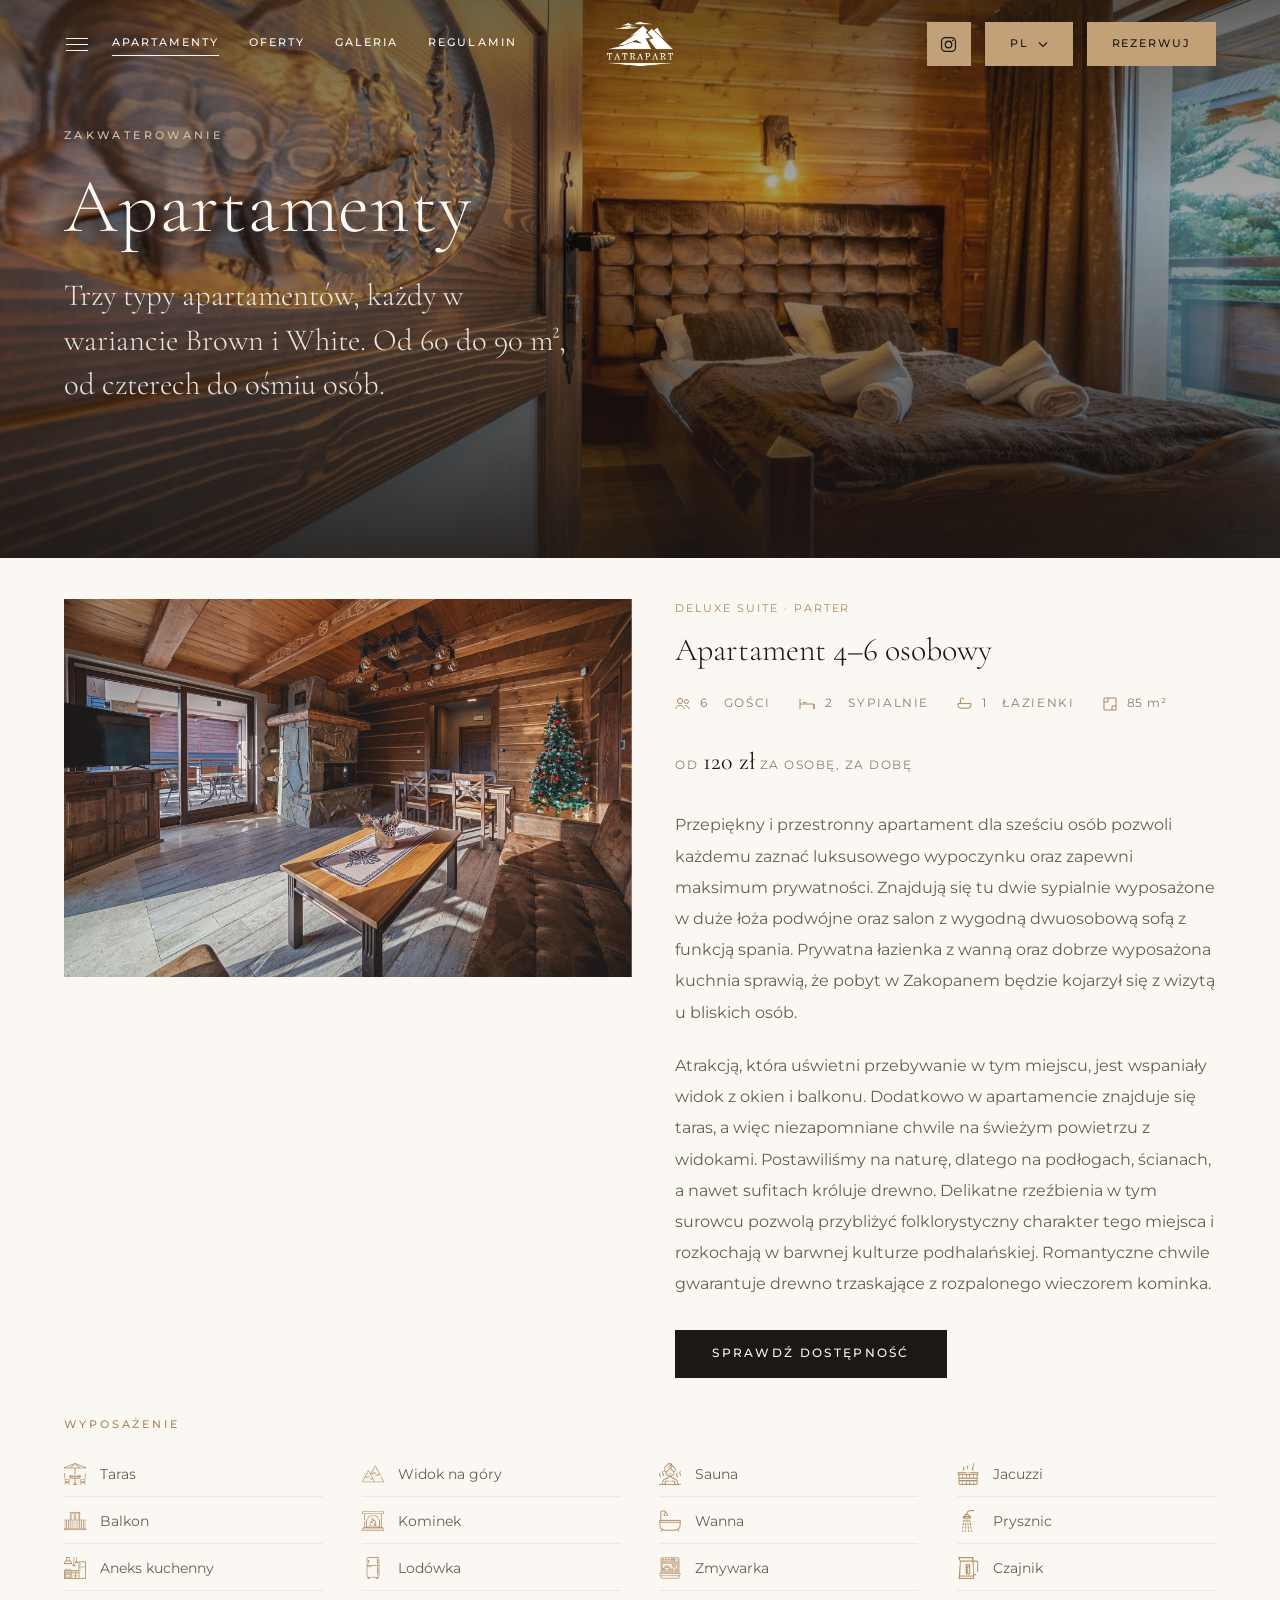
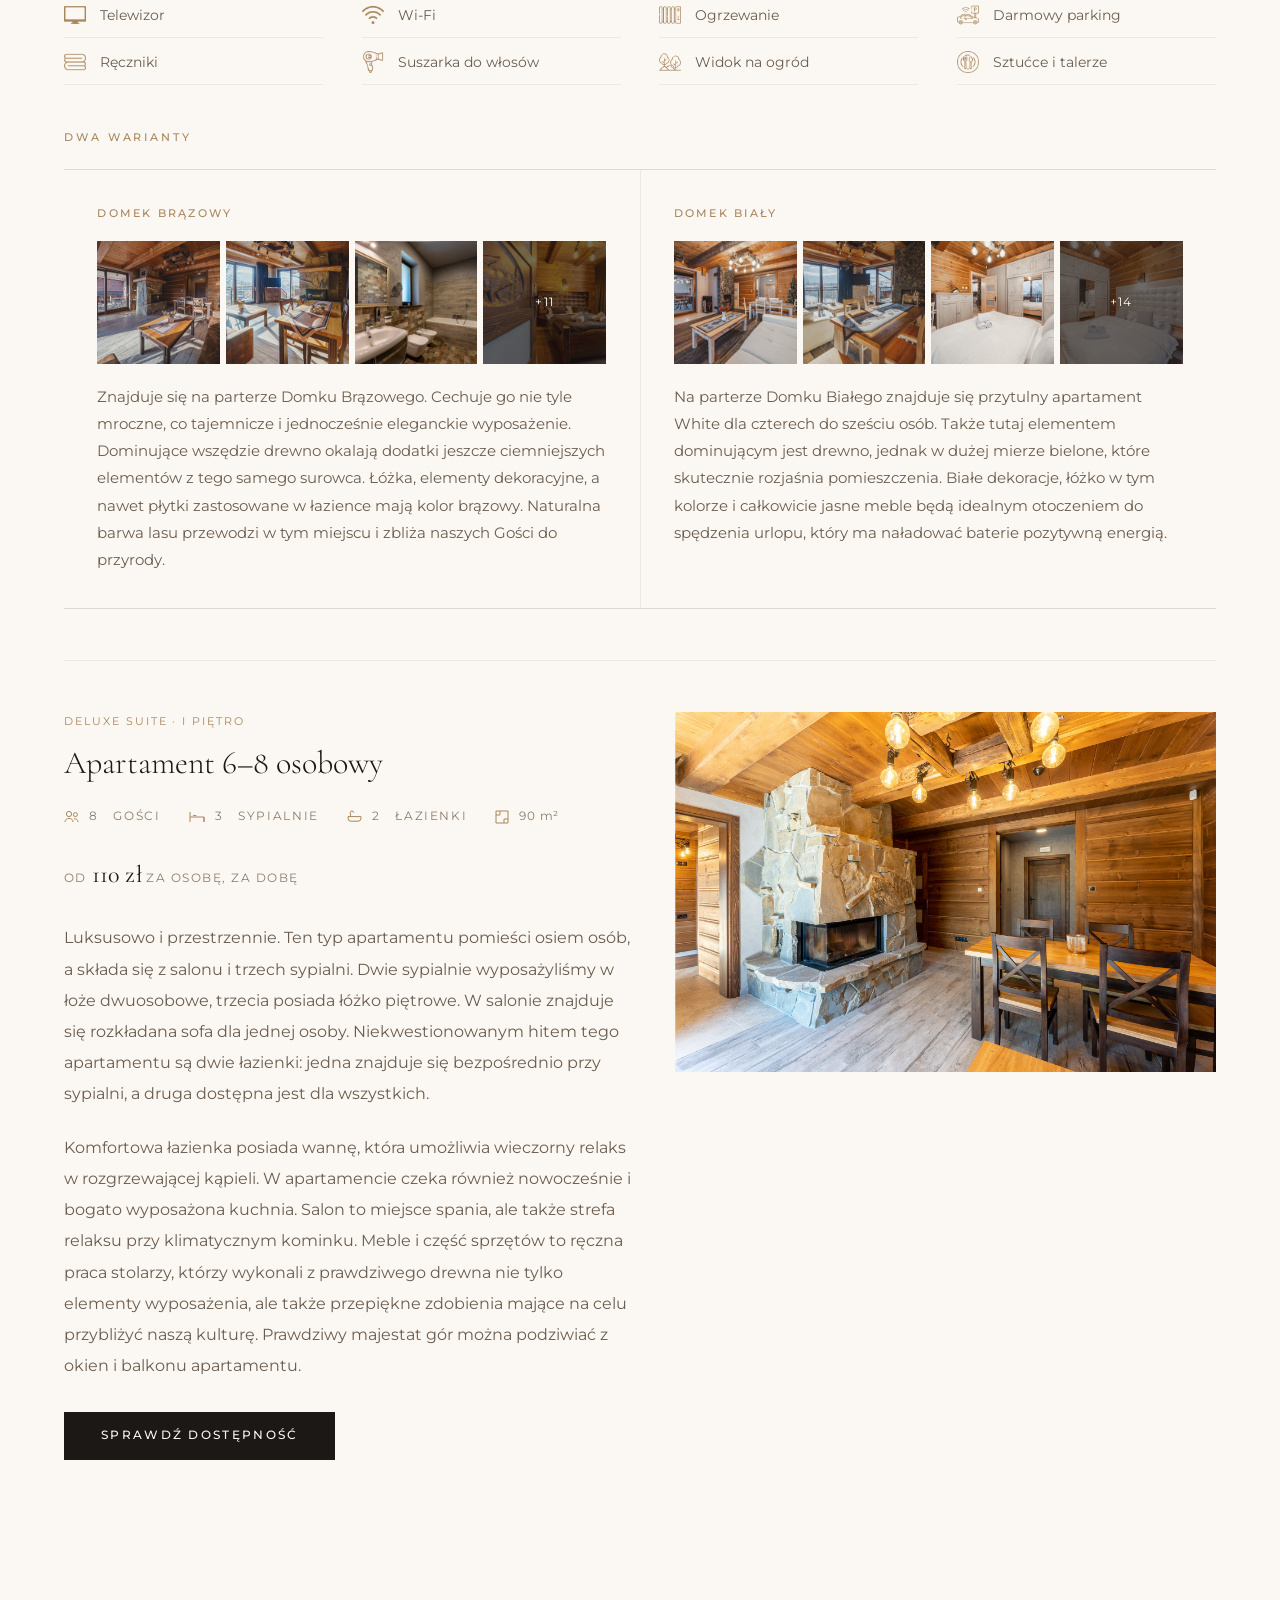
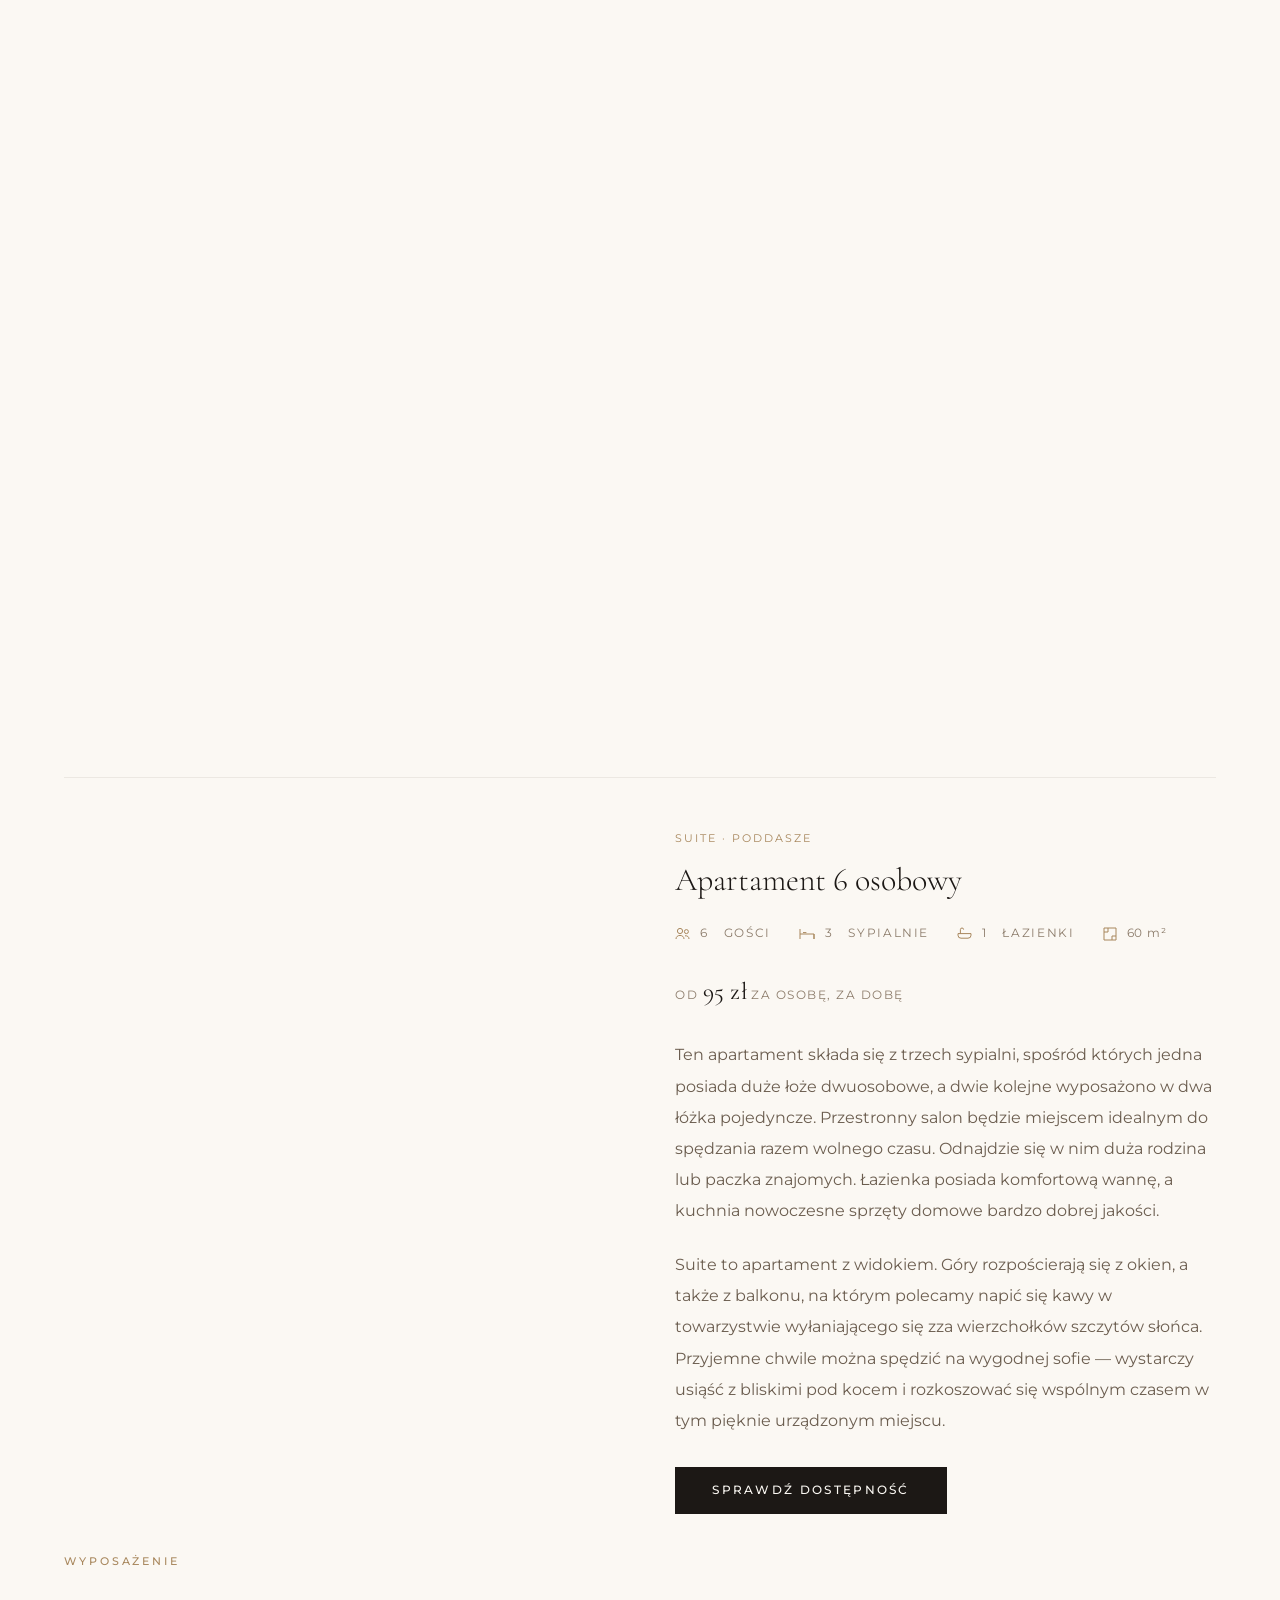
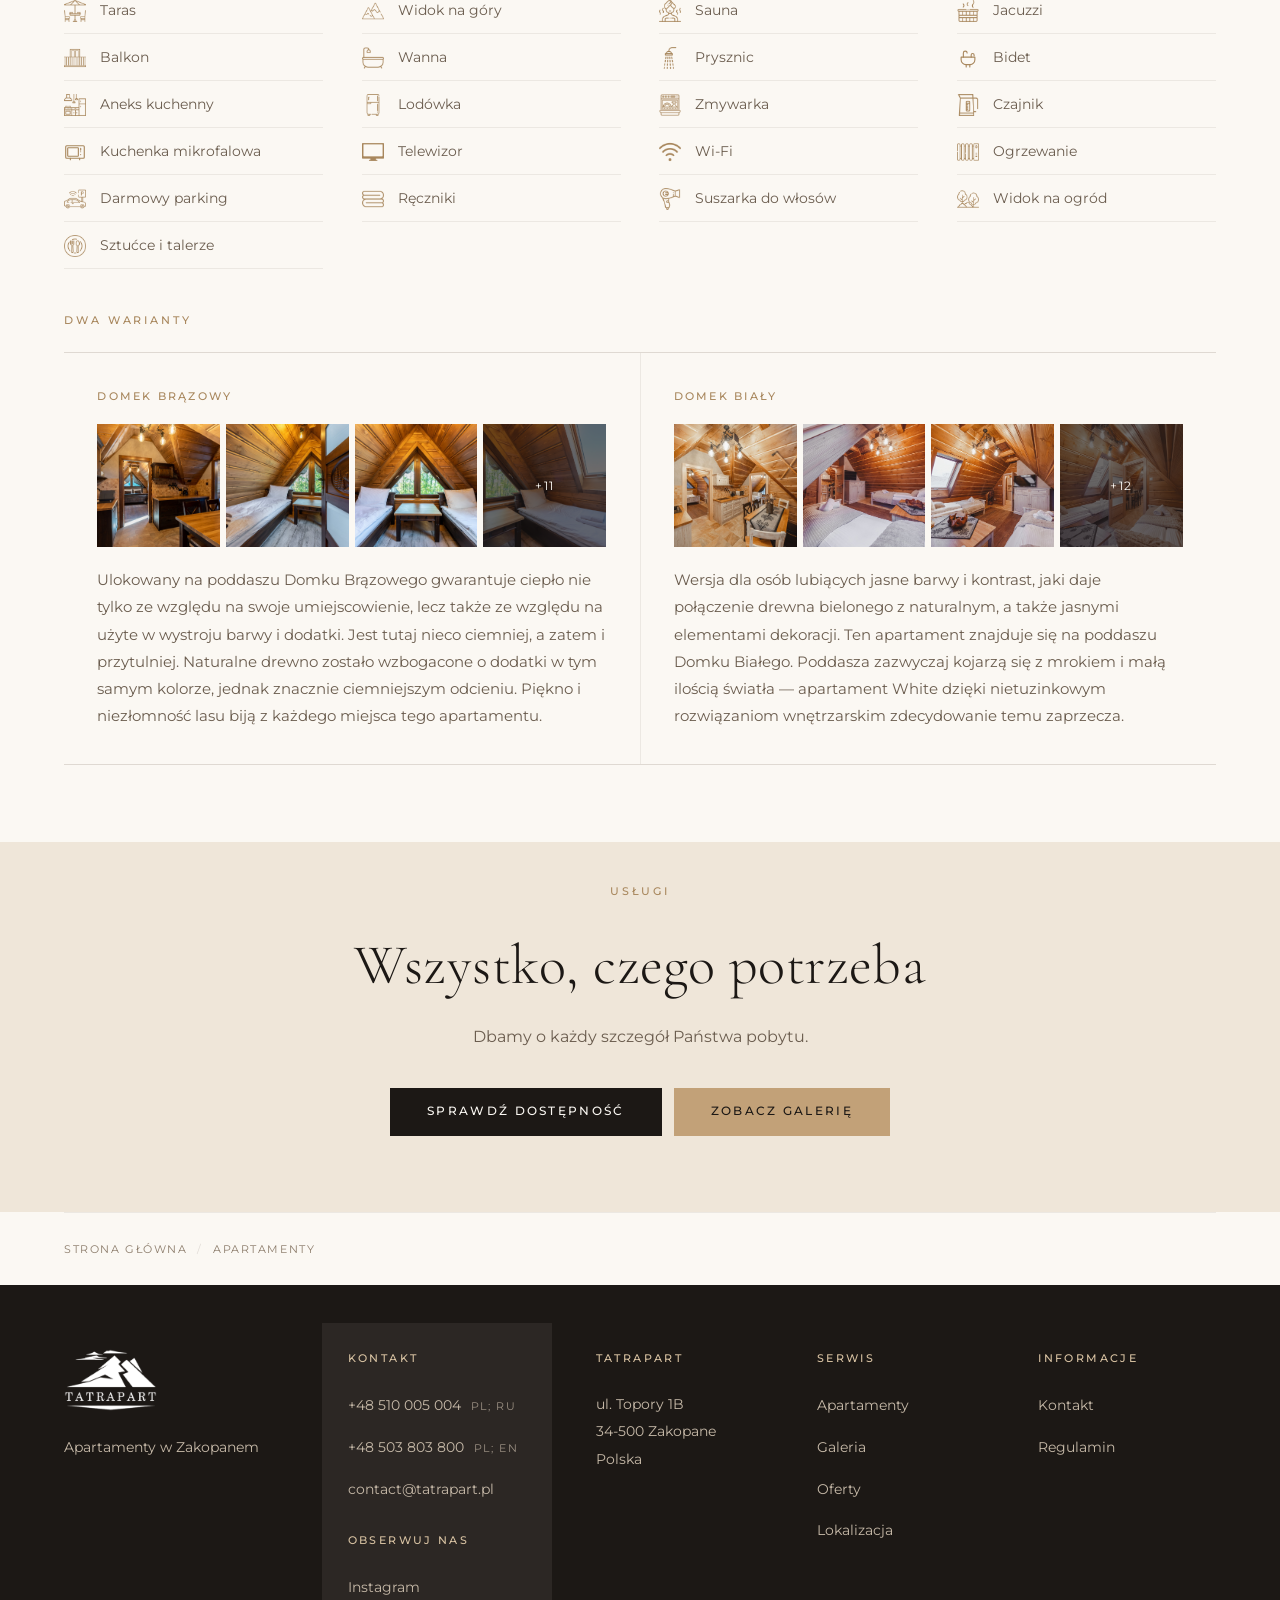
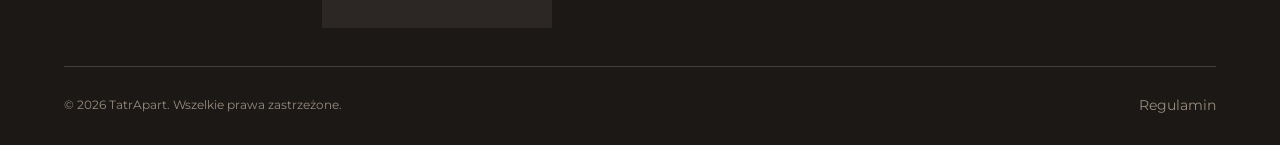
==== commit c372f1d3: "Drugi numer telefonu, ceny za osobe za dobe Numer +48 503 803 800 staje obok numeru 510 wszedzie, gd" ====
--- a/apartamenty.html
+++ b/apartamenty.html
@@ -100,6 +100,7 @@
       <span class="eyebrow" data-i18n="foot.contact">Kontakt</span>
       <div class="overlay-contact">
         <a data-cfg-href="phone" href="#"><span data-cfg="phone">+48 510 005 004</span></a>
+        <a data-cfg-href="phone2" href="#"><span data-cfg="phone2">+48 503 803 800</span></a>
         <a data-cfg-href="email" href="#"><span data-cfg="email">contact@tatrapart.pl</span></a>
         <address style="font-style:normal;margin-top:8px">
           <span data-cfg="street">ul. Topory 1B</span><br>
@@ -180,6 +181,7 @@
         <h5 data-i18n="foot.contact">Kontakt</h5>
         <ul>
           <li><a data-cfg-href="phone" href="#"><span data-cfg="phone">+48 510 005 004</span></a><span class="phone-langs">PL; RU</span></li>
+          <li><a data-cfg-href="phone2" href="#"><span data-cfg="phone2">+48 503 803 800</span></a><span class="phone-langs">PL; EN</span></li>
           <li><a data-cfg-href="reservations" href="#"><span data-cfg="reservations">contact@tatrapart.pl</span></a></li>
         </ul>
         <h5 style="margin-top:28px" data-i18n="foot.follow">Obserwuj nas</h5>
